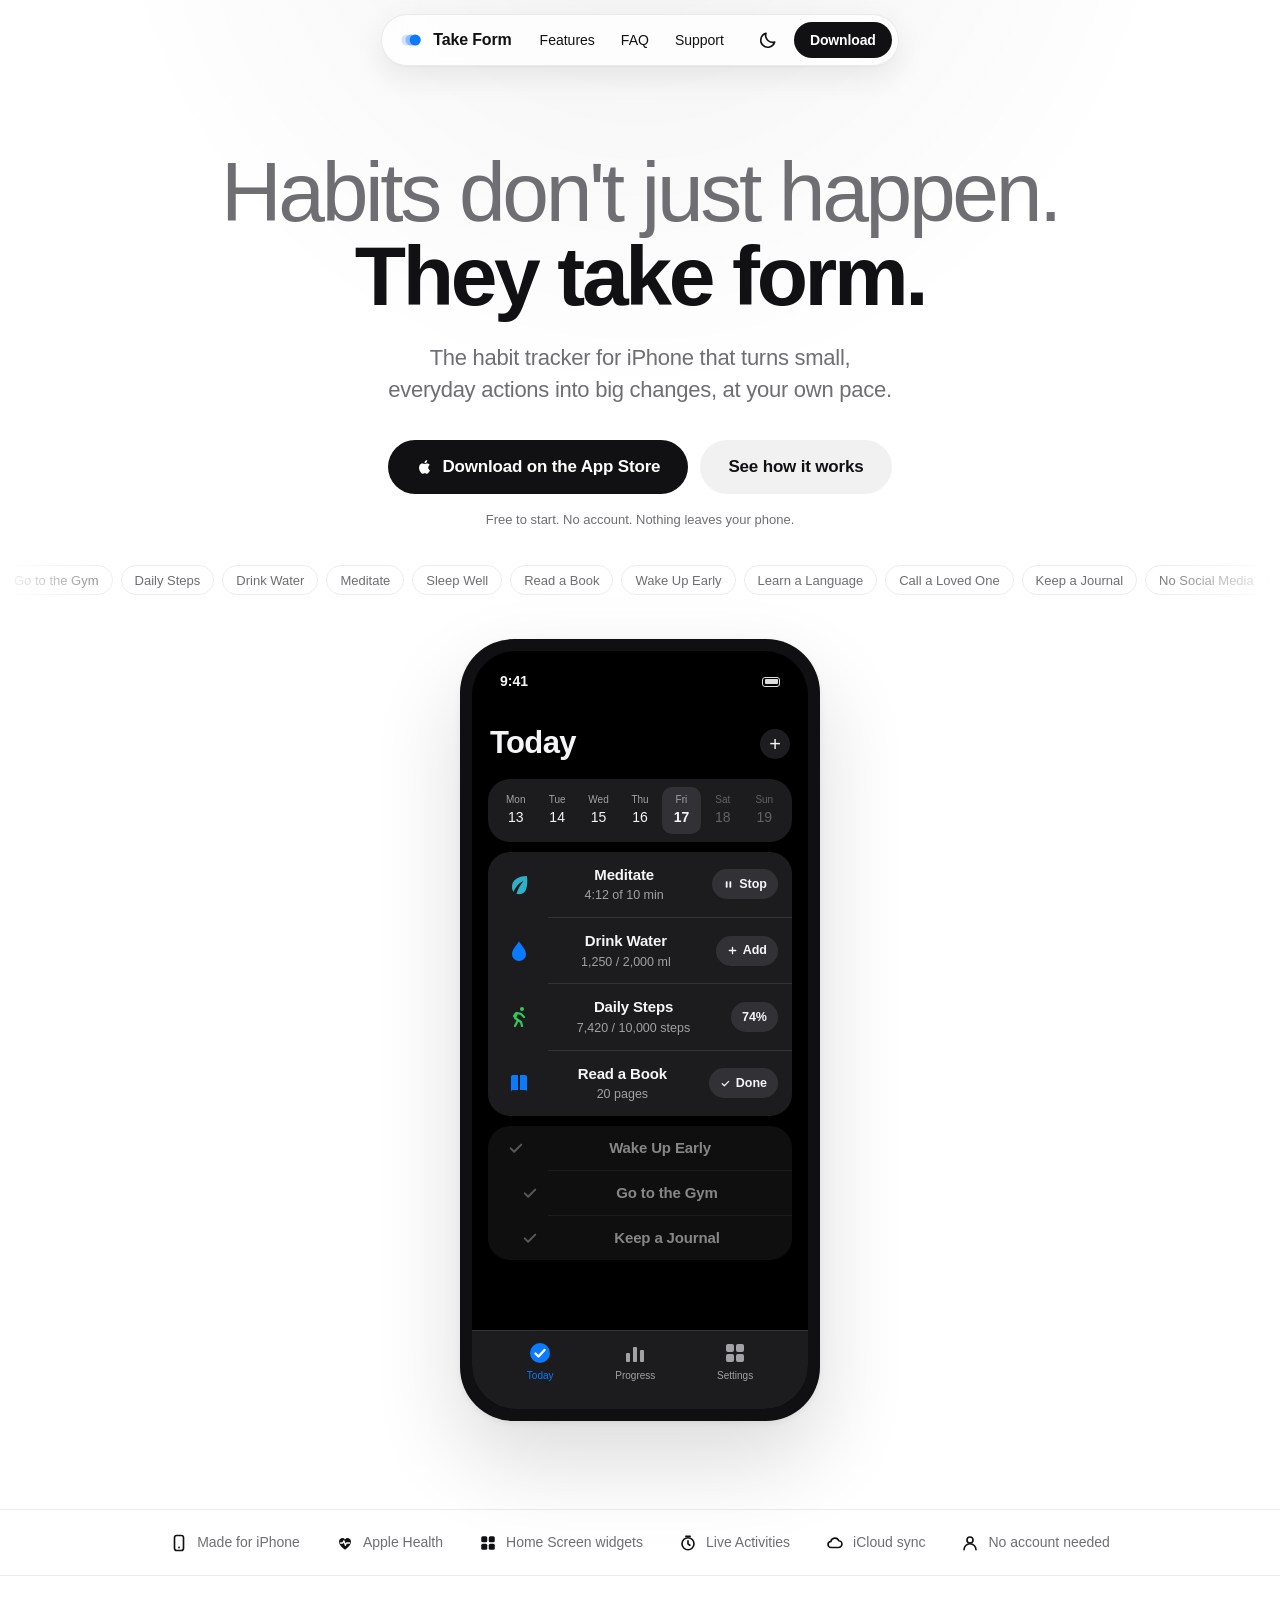
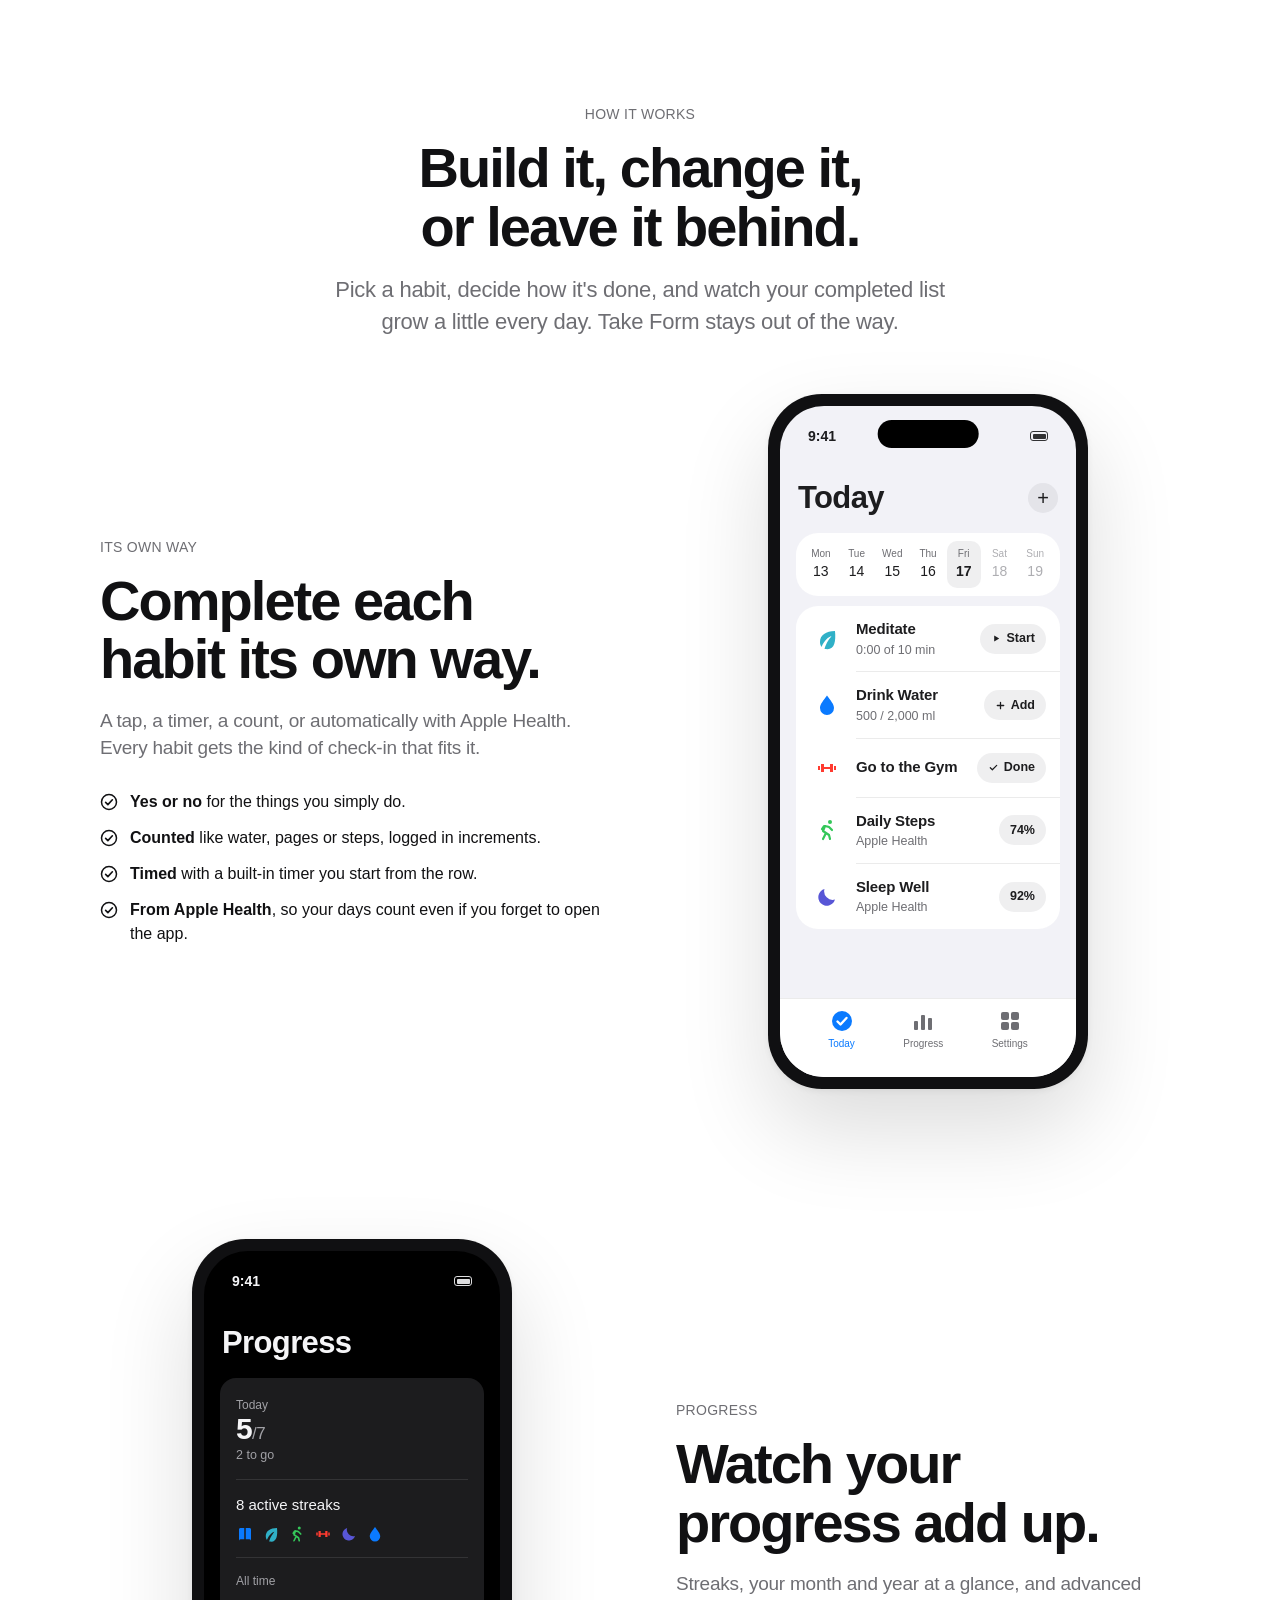
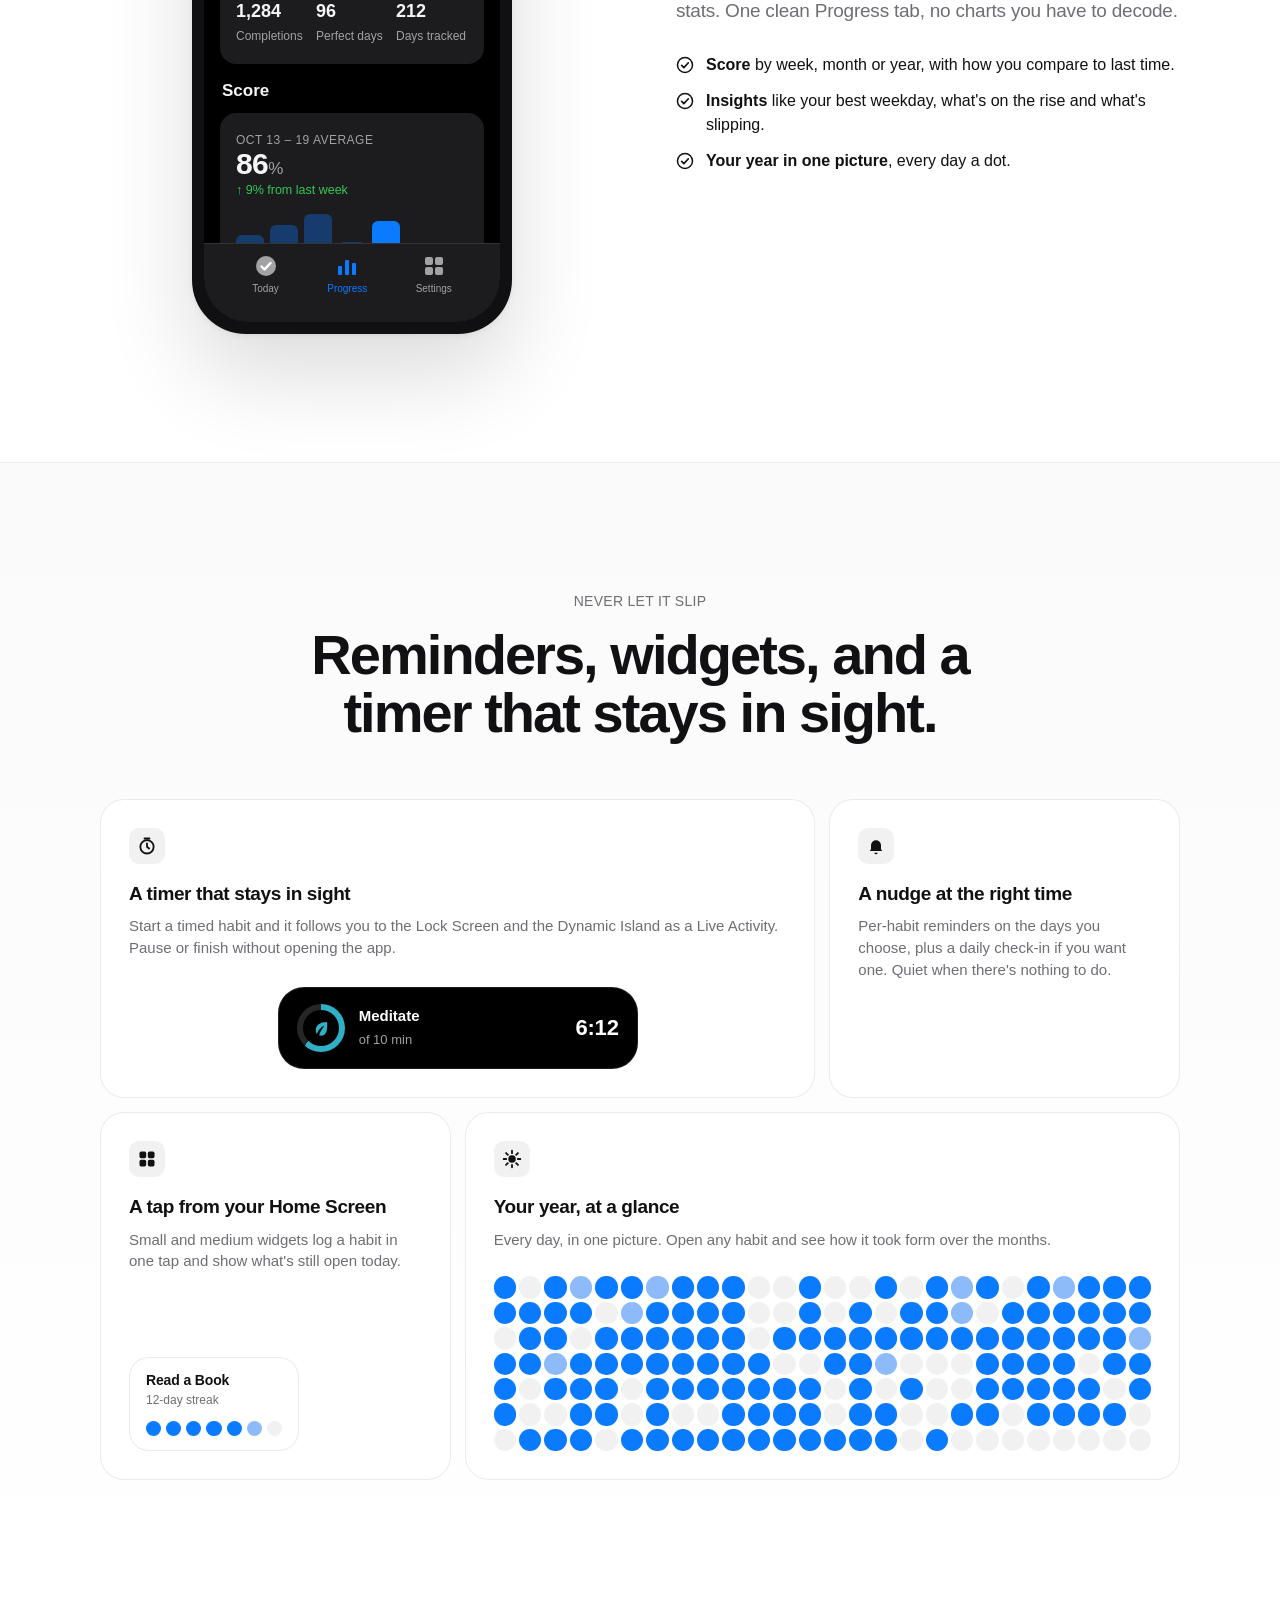
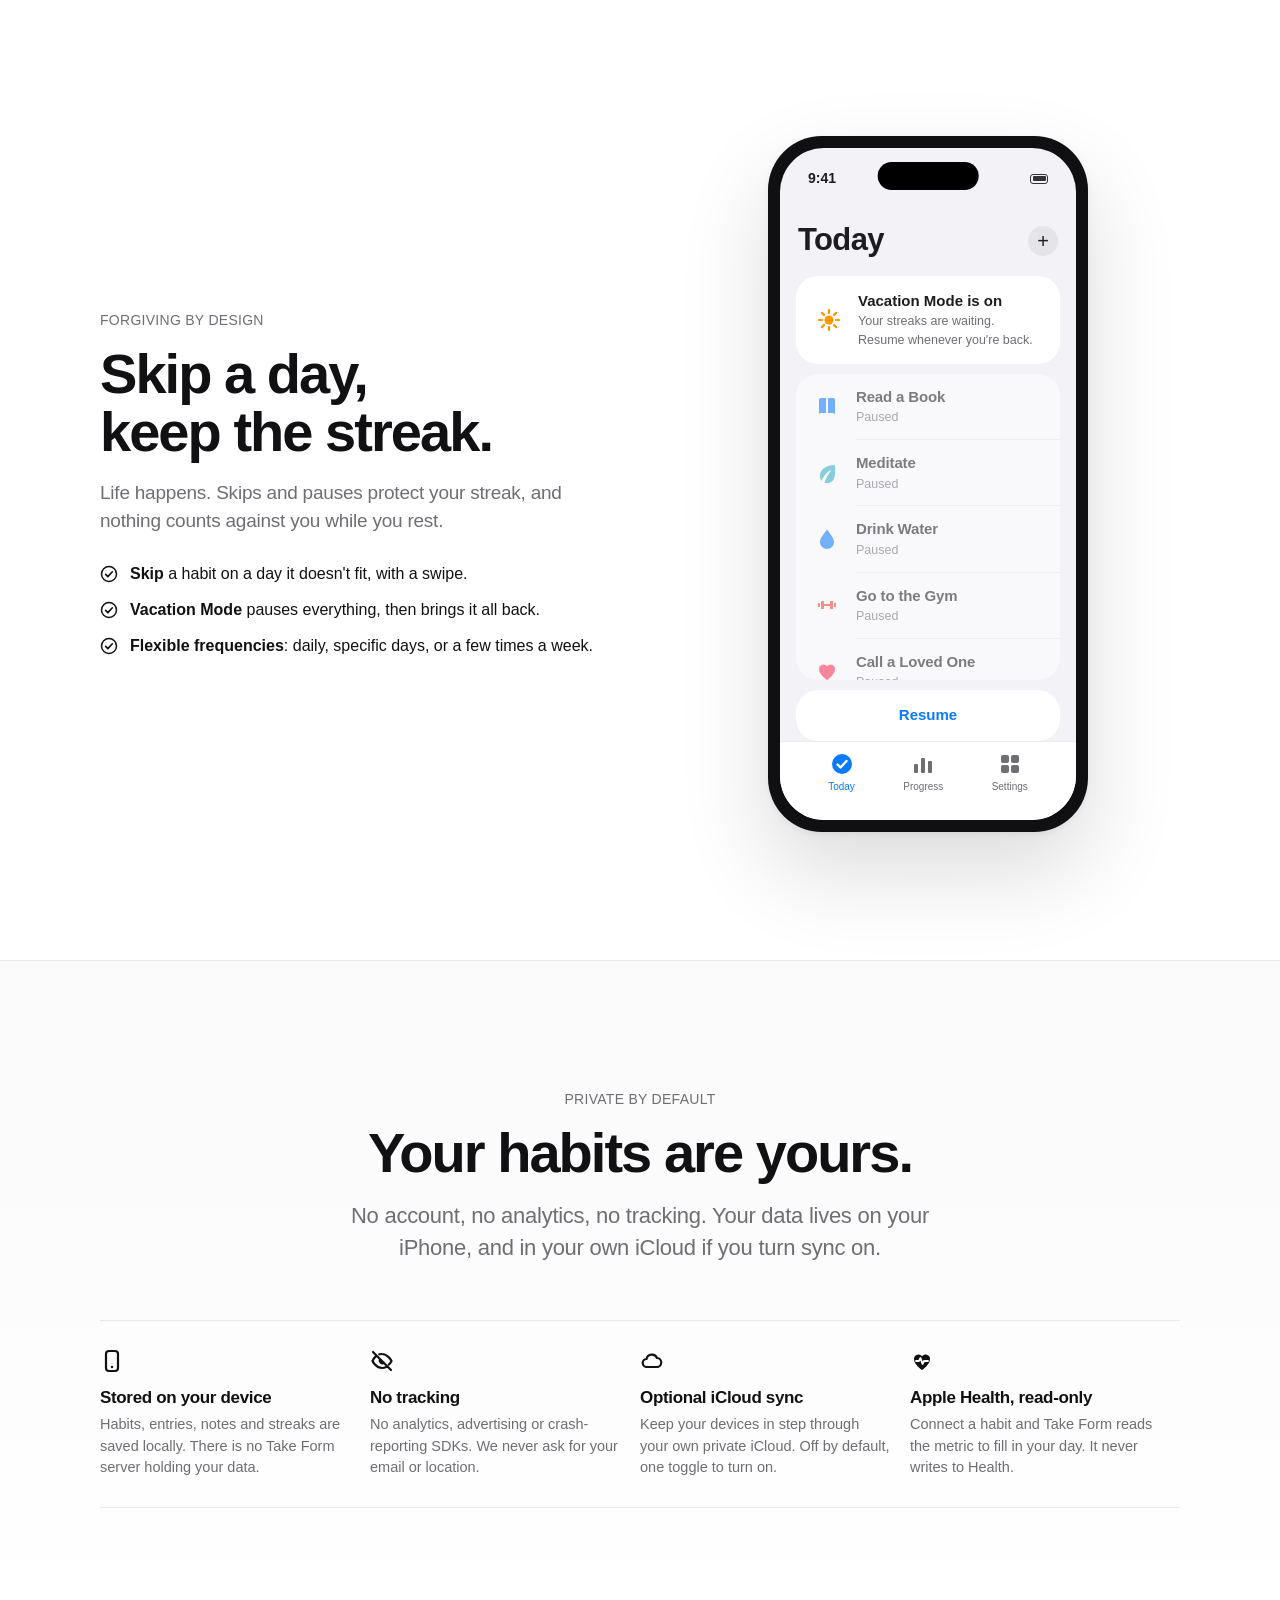
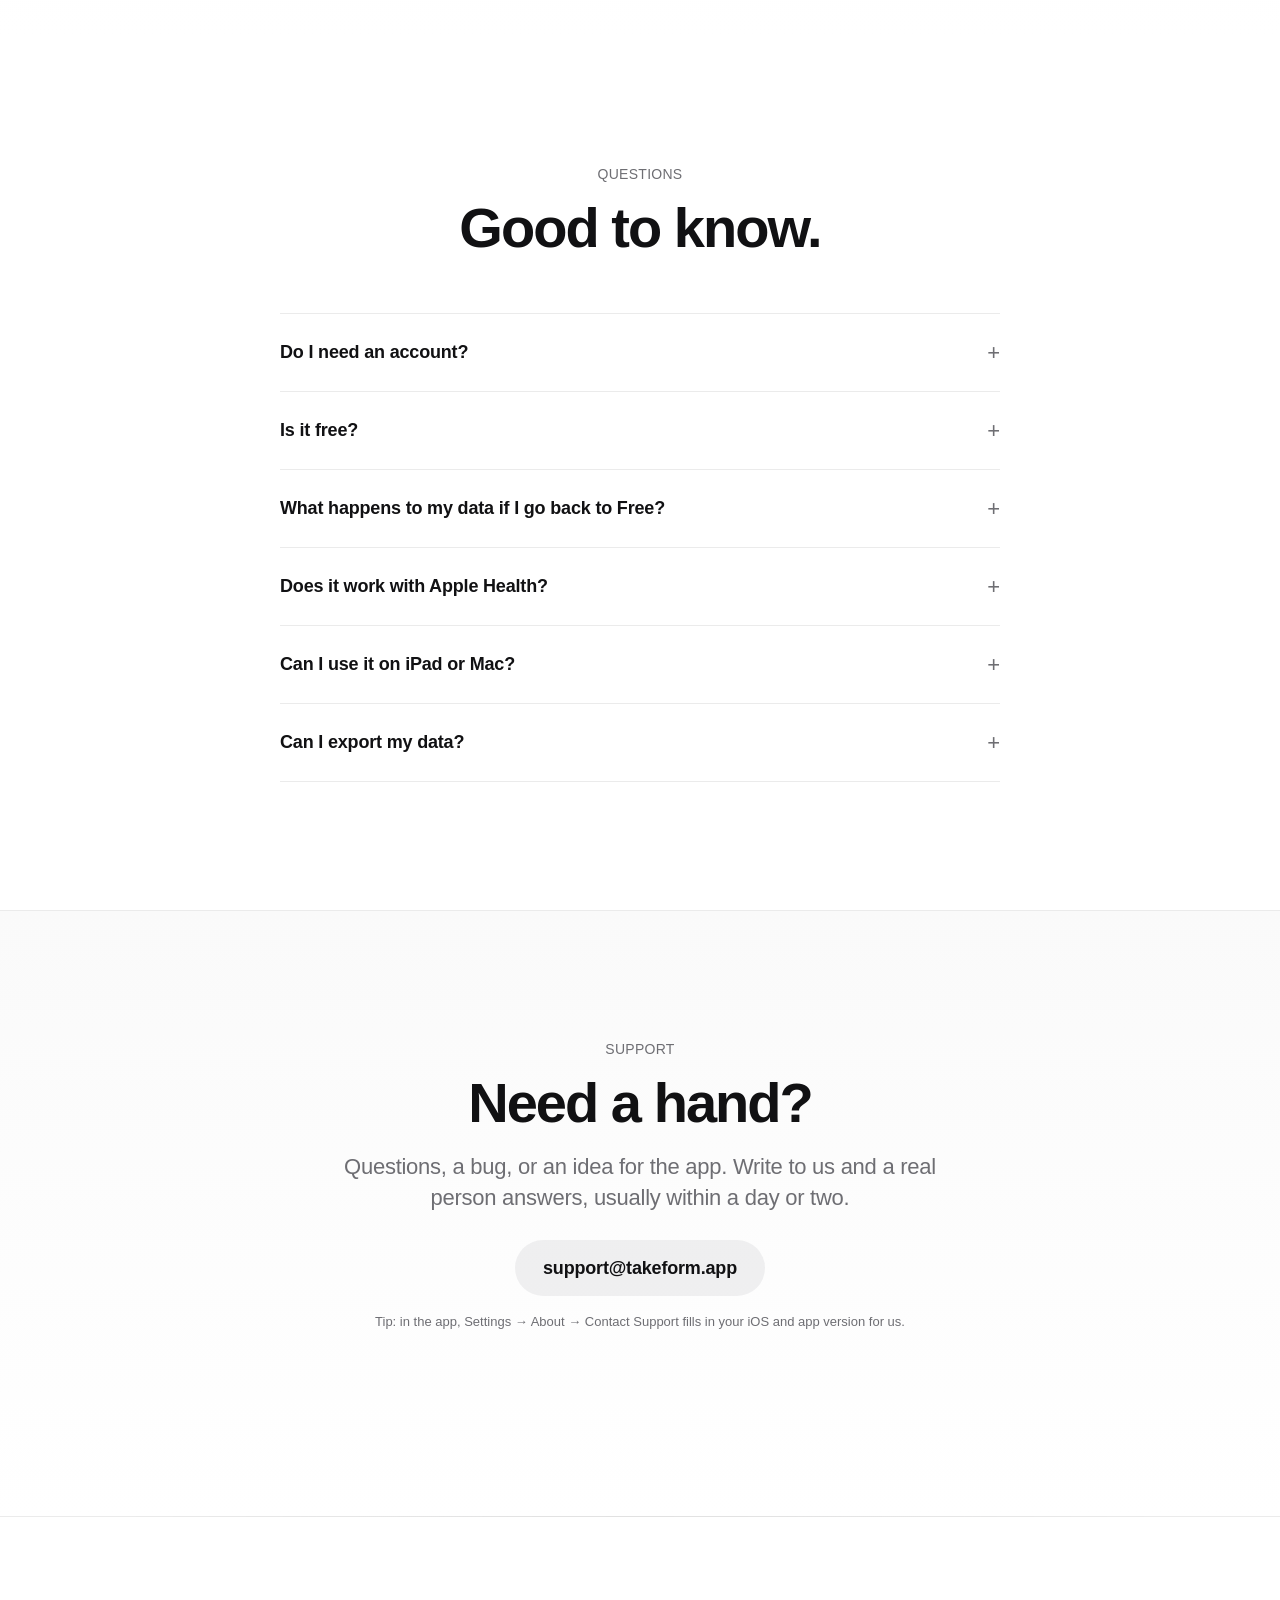
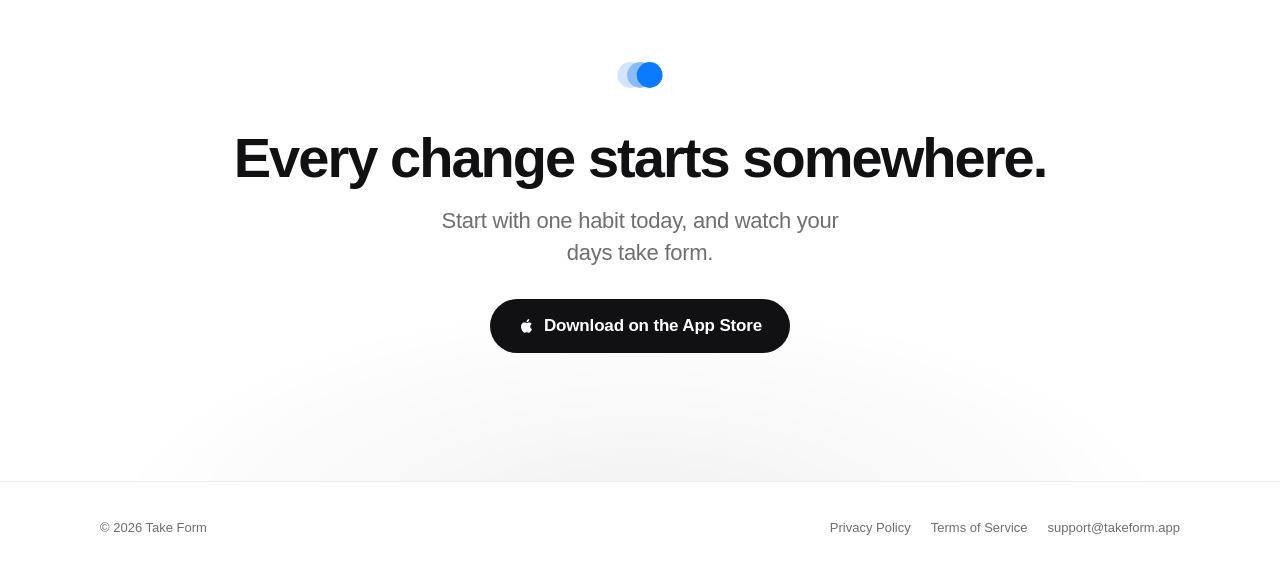
==== index.html @ fa3646cb "Habit chips: one compact text-only row Co-Authored-By: Claude Fable 5.1 <noreply@anthropic.com> Clau" ====
<!DOCTYPE html>
<html lang="en">
<head>
  <meta charset="UTF-8">
  <meta name="viewport" content="width=device-width, initial-scale=1.0">
  <title>Take Form — Habit tracker, streaks &amp; stats</title>
  <meta name="description" content="Habits don't just happen. They take form. Take Form is a habit tracker for iPhone that helps you make big changes through small, everyday actions, at your own pace.">
  <meta name="theme-color" content="#ffffff" media="(prefers-color-scheme: light)">
  <meta name="theme-color" content="#000000" media="(prefers-color-scheme: dark)">
  <meta property="og:title" content="Take Form — Habit tracker, streaks &amp; stats">
  <meta property="og:description" content="Habits don't just happen. They take form. Small, everyday actions, at your own pace.">
  <meta property="og:type" content="website">
  <meta property="og:image" content="assets/og.png">
  <meta name="twitter:card" content="summary_large_image">
  <link rel="icon" href="assets/icon.svg" type="image/svg+xml">
  <link rel="apple-touch-icon" href="assets/icon.svg">
  <link rel="stylesheet" href="assets/site.css">
</head>
<body>

<svg width="0" height="0" style="position:absolute" aria-hidden="true">
  <defs>
    <symbol id="discs" viewBox="0 0 1024 1024">
      <circle cx="347" cy="512" r="220" fill="var(--disc-1)"/>
      <circle cx="512" cy="512" r="220" fill="var(--disc-2)"/>
      <circle cx="677" cy="512" r="220" fill="var(--blue)"/>
    </symbol>
    <symbol id="check" viewBox="0 0 24 24"><path d="M5 12.5l4.5 4.5L19 7.5" fill="none" stroke="currentColor" stroke-width="2.6" stroke-linecap="round" stroke-linejoin="round"/></symbol>
    <symbol id="check-circle" viewBox="0 0 24 24"><circle cx="12" cy="12" r="10" fill="currentColor"/><path d="M7.5 12.5l3 3 6-6.5" fill="none" stroke="#fff" stroke-width="2.4" stroke-linecap="round" stroke-linejoin="round"/></symbol>
    <symbol id="lock" viewBox="0 0 24 24"><rect x="5" y="10.5" width="14" height="10" rx="2.5" fill="currentColor"/><path d="M8 10.5V8a4 4 0 018 0v2.5" fill="none" stroke="currentColor" stroke-width="2.2"/></symbol>
    <symbol id="infinity" viewBox="0 0 24 24"><path d="M6.5 8.5c-2 0-3.5 1.6-3.5 3.5s1.5 3.5 3.5 3.5c3 0 5-7 11-7 2 0 3.5 1.6 3.5 3.5s-1.5 3.5-3.5 3.5c-3 0-5-7-11-7z" fill="none" stroke="currentColor" stroke-width="2.2" stroke-linecap="round"/></symbol>
    <symbol id="play" viewBox="0 0 24 24"><path d="M7 5.5v13l11-6.5z" fill="currentColor"/></symbol>
    <symbol id="plus" viewBox="0 0 24 24"><path d="M12 5v14M5 12h14" fill="none" stroke="currentColor" stroke-width="2.8" stroke-linecap="round"/></symbol>
    <symbol id="book" viewBox="0 0 24 24"><path d="M4 5.5A2 2 0 016 4h5v15H6a2 2 0 00-2 2zM20 5.5A2 2 0 0018 4h-5v15h5a2 2 0 012 2z" fill="currentColor"/></symbol>
    <symbol id="drop" viewBox="0 0 24 24"><path d="M12 2.5c3.5 5 7 8.5 7 12.5a7 7 0 01-14 0c0-4 3.5-7.5 7-12.5z" fill="currentColor"/></symbol>
    <symbol id="moon" viewBox="0 0 24 24"><path d="M20 14.5A8.5 8.5 0 019.5 4a8.5 8.5 0 1010.5 10.5z" fill="currentColor"/></symbol>
    <symbol id="run" viewBox="0 0 24 24"><circle cx="15" cy="4" r="2" fill="currentColor"/><path d="M8 21l3-6-3-2 2-5 4 1 3 3M11 15l3 2 1 4M7 11l2-3 4 .5" fill="none" stroke="currentColor" stroke-width="2.2" stroke-linecap="round" stroke-linejoin="round"/></symbol>
    <symbol id="dumbbell" viewBox="0 0 24 24"><path d="M3 10h2v4H3zM19 10h2v4h-2zM6 8h3v8H6zM15 8h3v8h-3zM9 11h6v2H9z" fill="currentColor"/></symbol>
    <symbol id="leaf" viewBox="0 0 24 24"><path d="M20 4c-9 0-15 4-15 11 0 2 .5 3.5 1.5 5 3-7 7-10 10-11-2 3-5 6-7 13 1 0 2 .2 3 .2 7 0 8.5-8 7.5-18.2z" fill="currentColor"/></symbol>
    <symbol id="heart" viewBox="0 0 24 24"><path d="M12 21s-8-5-8-11a4.5 4.5 0 018-2.8A4.5 4.5 0 0120 10c0 6-8 11-8 11z" fill="currentColor"/></symbol>
    <symbol id="bell" viewBox="0 0 24 24"><path d="M6 16V11a6 6 0 0112 0v5l1.5 2h-15zM10 20a2 2 0 004 0" fill="currentColor"/></symbol>
    <symbol id="chart" viewBox="0 0 24 24"><rect x="3" y="12" width="4" height="9" rx="1" fill="currentColor"/><rect x="10" y="6" width="4" height="15" rx="1" fill="currentColor"/><rect x="17" y="9" width="4" height="12" rx="1" fill="currentColor"/></symbol>
    <symbol id="grid" viewBox="0 0 24 24"><rect x="3" y="3" width="8" height="8" rx="2" fill="currentColor"/><rect x="13" y="3" width="8" height="8" rx="2" fill="currentColor"/><rect x="3" y="13" width="8" height="8" rx="2" fill="currentColor"/><rect x="13" y="13" width="8" height="8" rx="2" fill="currentColor"/></symbol>
    <symbol id="timer" viewBox="0 0 24 24"><circle cx="12" cy="13" r="8" fill="none" stroke="currentColor" stroke-width="2.2"/><path d="M12 9v4l2.5 2M9 3h6" fill="none" stroke="currentColor" stroke-width="2.2" stroke-linecap="round"/></symbol>
    <symbol id="pause" viewBox="0 0 24 24"><rect x="6" y="5" width="4" height="14" rx="1.5" fill="currentColor"/><rect x="14" y="5" width="4" height="14" rx="1.5" fill="currentColor"/></symbol>
    <symbol id="sun" viewBox="0 0 24 24"><circle cx="12" cy="12" r="4.5" fill="currentColor"/><path d="M12 2v3M12 19v3M2 12h3M19 12h3M4.9 4.9l2.1 2.1M17 17l2.1 2.1M4.9 19.1L7 17M17 7l2.1-2.1" stroke="currentColor" stroke-width="2.2" stroke-linecap="round"/></symbol>
    <symbol id="iphone" viewBox="0 0 24 24"><rect x="6" y="2" width="12" height="20" rx="3" fill="none" stroke="currentColor" stroke-width="2.2"/><circle cx="12" cy="18" r="1.2" fill="currentColor"/></symbol>
    <symbol id="cloud" viewBox="0 0 24 24"><path d="M7 18a4 4 0 01-.5-8A5.5 5.5 0 0117 9a4.5 4.5 0 01-.5 9z" fill="currentColor"/></symbol>
    <symbol id="eye-off" viewBox="0 0 24 24"><path d="M3 3l18 18M10 10a3 3 0 004 4M6.5 6.7C4 8.3 2.5 12 2.5 12s3.5 7 9.5 7c1.6 0 3-.4 4.3-1M9.3 5.3A9 9 0 0112 5c6 0 9.5 7 9.5 7s-.9 1.8-2.6 3.6" fill="none" stroke="currentColor" stroke-width="2.2" stroke-linecap="round"/></symbol>
    <symbol id="health" viewBox="0 0 24 24"><path d="M12 21s-8-5-8-11a4.5 4.5 0 018-2.8A4.5 4.5 0 0120 10c0 6-8 11-8 11z" fill="currentColor"/><path d="M6 12h3l1.5-3 2 6 1.5-3H18" fill="none" stroke="#fff" stroke-width="1.8" stroke-linecap="round" stroke-linejoin="round"/></symbol>
    <symbol id="export" viewBox="0 0 24 24"><path d="M12 3v11M8 7l4-4 4 4M5 13v6h14v-6" fill="none" stroke="currentColor" stroke-width="2.2" stroke-linecap="round" stroke-linejoin="round"/></symbol>
    <symbol id="note" viewBox="0 0 24 24"><path d="M5 4h10l4 4v12H5z" fill="currentColor"/><path d="M8 12h8M8 16h5" stroke="#fff" stroke-width="1.6" stroke-linecap="round"/></symbol>
    <symbol id="arrow" viewBox="0 0 24 24"><path d="M5 12h13M13 6l6 6-6 6" fill="none" stroke="currentColor" stroke-width="2.4" stroke-linecap="round" stroke-linejoin="round"/></symbol>
    <symbol id="apple" viewBox="0 0 24 24"><path d="M16.4 12.7c0-2.4 2-3.5 2-3.6-1.1-1.6-2.8-1.8-3.4-1.9-1.4-.1-2.8.9-3.5.9-.7 0-1.8-.8-3-.8-1.5 0-2.9.9-3.7 2.3-1.6 2.8-.4 6.8 1.1 9 .8 1.1 1.7 2.3 2.8 2.3 1.1 0 1.6-.7 2.9-.7 1.4 0 1.8.7 3 .7s2-1.1 2.7-2.2c.9-1.3 1.2-2.5 1.2-2.5s-2.3-.9-2.3-3.5zM14.1 5.6c.6-.8 1-1.8.9-2.9-.9 0-2 .6-2.7 1.4-.6.7-1.1 1.8-1 2.8 1 .1 2.1-.5 2.8-1.3z" fill="currentColor"/></symbol>
      <symbol id="icloud" viewBox="0 0 24 24"><path d="M7 18a4 4 0 01-.5-8A5.5 5.5 0 0117 9a4.5 4.5 0 01-.5 9z" fill="none" stroke="currentColor" stroke-width="2.2" stroke-linejoin="round"/></symbol>
    <symbol id="person-off" viewBox="0 0 24 24"><circle cx="12" cy="8" r="4" fill="none" stroke="currentColor" stroke-width="2.2"/><path d="M4 21a8 8 0 0116 0" fill="none" stroke="currentColor" stroke-width="2.2" stroke-linecap="round"/></symbol>
    <symbol id="check-sm" viewBox="0 0 24 24"><circle cx="12" cy="12" r="10" fill="none" stroke="currentColor" stroke-width="2"/><path d="M7.5 12.5l3 3 6-6.5" fill="none" stroke="currentColor" stroke-width="2.2" stroke-linecap="round" stroke-linejoin="round"/></symbol>
    <symbol id="moon-o" viewBox="0 0 24 24"><path d="M20 14.5A8.5 8.5 0 019.5 4a8.5 8.5 0 1010.5 10.5z" fill="none" stroke="currentColor" stroke-width="2" stroke-linejoin="round"/></symbol>
    <symbol id="sun-o" viewBox="0 0 24 24"><circle cx="12" cy="12" r="4" fill="none" stroke="currentColor" stroke-width="2"/><path d="M12 2.5v2.5M12 19v2.5M2.5 12H5M19 12h2.5M5.3 5.3l1.8 1.8M16.9 16.9l1.8 1.8M5.3 18.7l1.8-1.8M16.9 7.1l1.8-1.8" stroke="currentColor" stroke-width="2" stroke-linecap="round"/></symbol>
    <symbol id="phone" viewBox="0 0 24 24"><path d="M6.5 3h3l1.5 4-2 1.5a11 11 0 006.5 6.5L17 13l4 1.5v3a2 2 0 01-2 2A16 16 0 014.5 5a2 2 0 012-2z" fill="currentColor"/></symbol>
    <symbol id="pencil" viewBox="0 0 24 24"><path d="M4 20l4-1 11-11-3-3L5 16l-1 4z" fill="currentColor"/></symbol>
    <symbol id="bed" viewBox="0 0 24 24"><path d="M3 18V9h2v4h14V9h2v9h-2v-2H5v2z" fill="currentColor"/><rect x="6" y="6" width="5" height="4" rx="1.5" fill="currentColor"/><rect x="13" y="6" width="5" height="4" rx="1.5" fill="currentColor"/></symbol>
    <symbol id="alarm" viewBox="0 0 24 24"><circle cx="12" cy="13" r="7.5" fill="none" stroke="currentColor" stroke-width="2.2"/><path d="M12 9v4l2.5 2M4 6l3-2.5M20 6l-3-2.5" fill="none" stroke="currentColor" stroke-width="2.2" stroke-linecap="round"/></symbol>
    <symbol id="nosign" viewBox="0 0 24 24"><circle cx="12" cy="12" r="8.5" fill="none" stroke="currentColor" stroke-width="2.4"/><path d="M6.5 6.5l11 11" stroke="currentColor" stroke-width="2.4" stroke-linecap="round"/></symbol>
    <symbol id="banknote" viewBox="0 0 24 24"><rect x="2.5" y="6" width="19" height="12" rx="2.5" fill="currentColor"/><circle cx="12" cy="12" r="3" fill="#fff" opacity=".9"/></symbol>
    <symbol id="globe" viewBox="0 0 24 24"><circle cx="12" cy="12" r="9" fill="none" stroke="currentColor" stroke-width="2.2"/><path d="M3 12h18M12 3c3 3.5 3 14.5 0 18M12 3c-3 3.5-3 14.5 0 18" fill="none" stroke="currentColor" stroke-width="2.2"/></symbol>
    <symbol id="pill" viewBox="0 0 24 24"><rect x="3" y="9" width="18" height="7" rx="3.5" transform="rotate(-45 12 12)" fill="currentColor"/></symbol>
    <symbol id="list" viewBox="0 0 24 24"><path d="M5 7h2M10 7h9M5 12h2M10 12h9M5 17h2M10 17h9" stroke="currentColor" stroke-width="2.4" stroke-linecap="round"/></symbol>
    <symbol id="target" viewBox="0 0 24 24"><circle cx="12" cy="12" r="9" fill="none" stroke="currentColor" stroke-width="2.2"/><circle cx="12" cy="12" r="5" fill="none" stroke="currentColor" stroke-width="2.2"/><circle cx="12" cy="12" r="1.6" fill="currentColor"/></symbol>
    <symbol id="dog" viewBox="0 0 24 24"><path d="M5 10l2-5 3 3h4l3-3 2 5v4a7 7 0 01-14 0z" fill="currentColor"/></symbol>
    <symbol id="sparkle" viewBox="0 0 24 24"><path d="M12 3l2 6 6 2-6 2-2 6-2-6-6-2 6-2z" fill="currentColor"/></symbol>
    <symbol id="camera" viewBox="0 0 24 24"><path d="M4 8h3l1.5-2h7L17 8h3v11H4z" fill="currentColor"/><circle cx="12" cy="13.5" r="3" fill="#fff" opacity=".9"/></symbol>
    <symbol id="pan" viewBox="0 0 24 24"><circle cx="10" cy="13" r="6" fill="currentColor"/><path d="M15 11l6-4" stroke="currentColor" stroke-width="2.6" stroke-linecap="round"/></symbol>
  </defs>
</svg>

<header class="nav">
  <div class="pill">
    <a class="brand" href="#top" aria-label="Take Form home"><svg class="mark" aria-hidden="true"><use href="#discs"/></svg><span>Take Form</span></a>
    <nav class="nav-links" aria-label="Sections">
      <a class="link" href="#features">Features</a>
      <a class="link" href="#faq">FAQ</a>
      <a class="link" href="#support">Support</a>
    </nav>
    <div class="nav-right">
      <button id="theme" class="theme-toggle" type="button" aria-label="Switch between light and dark mode">
        <svg class="moon" aria-hidden="true"><use href="#moon-o"/></svg>
        <svg class="sun" aria-hidden="true"><use href="#sun-o"/></svg>
      </button>
      <a class="btn btn-primary btn-sm" href="https://apps.apple.com/app/id6760654043">Download</a>
    </div>
  </div>
</header>

<main id="top">

  <!-- ====================== HERO ====================== -->
  <section class="hero">
    <div class="wrap">
      <h1><span class="h1-quiet">Habits don't just happen.</span><br><span class="h1-loud">They take form.</span></h1>
      <p class="lead">The habit tracker for iPhone that turns small, everyday actions into big changes, at your own pace.</p>
      <div class="cta">
        <a class="btn btn-primary btn-lg" href="https://apps.apple.com/app/id6760654043">
          <svg width="18" height="18" aria-hidden="true"><use href="#apple"/></svg>
          Download on the App Store
        </a>
        <a class="btn btn-quiet btn-lg" href="#features">See how it works</a>
      </div>
      <p class="fine">Free to start. No account. Nothing leaves your phone.</p>
    </div>
    <div class="chips" aria-label="Some of the habits you can start with">
      <div class="chips-track"><span class="chip">Go to the Gym</span><span class="chip">Daily Steps</span><span class="chip">Drink Water</span><span class="chip">Meditate</span><span class="chip">Sleep Well</span><span class="chip">Read a Book</span><span class="chip">Wake Up Early</span><span class="chip">Learn a Language</span><span class="chip">Call a Loved One</span><span class="chip">Keep a Journal</span><span class="chip">No Social Media</span><span class="chip">No Sugar</span><span class="chip">Put Money Aside</span><span class="chip">Walk the Dog</span><span class="chip">Make the Bed</span><span class="chip">Plan the Day</span><span class="chip">Practice Gratitude</span><span class="chip">Do Some Deep Work</span><span class="chip">Study</span><span class="chip">Cook a Meal</span><span class="chip">Take a Photo</span><span class="chip">Take Vitamins</span><span class="chip">No Alcohol</span><span class="chip">Do Some Yoga</span><span class="chip">Floss</span><span class="chip">Stretch It Out</span><span class="chip">Go to the Gym</span><span class="chip">Daily Steps</span><span class="chip">Drink Water</span><span class="chip">Meditate</span><span class="chip">Sleep Well</span><span class="chip">Read a Book</span><span class="chip">Wake Up Early</span><span class="chip">Learn a Language</span><span class="chip">Call a Loved One</span><span class="chip">Keep a Journal</span><span class="chip">No Social Media</span><span class="chip">No Sugar</span><span class="chip">Put Money Aside</span><span class="chip">Walk the Dog</span><span class="chip">Make the Bed</span><span class="chip">Plan the Day</span><span class="chip">Practice Gratitude</span><span class="chip">Do Some Deep Work</span><span class="chip">Study</span><span class="chip">Cook a Meal</span><span class="chip">Take a Photo</span><span class="chip">Take Vitamins</span><span class="chip">No Alcohol</span><span class="chip">Do Some Yoga</span><span class="chip">Floss</span><span class="chip">Stretch It Out</span></div>
    </div>
    <div class="wrap">
      <div class="hero-phone">
        <div class="phone dark" role="img" aria-label="Take Form's Today screen with a week strip, pending habits and a dimmed completed section">
            <div class="screen">
              <div class="island"></div>
              <div class="statusbar"><span>9:41</span><span class="right"><i></i></span></div>
              <div class="content">
                <div class="navtitle"><b>Today</b><span class="plus">+</span></div>
                <div class="card weekstrip">
                  <div><small>Mon</small><b>13</b></div><div><small>Tue</small><b>14</b></div><div><small>Wed</small><b>15</b></div><div><small>Thu</small><b>16</b></div><div class="sel"><small>Fri</small><b>17</b></div><div class="fut"><small>Sat</small><b>18</b></div><div class="fut"><small>Sun</small><b>19</b></div>
                </div>
                <div class="card rows">
                  <div class="row">
                    <div class="ico" style="color:var(--teal)"><svg><use href="#leaf"/></svg></div>
                    <div class="txt"><b>Meditate</b><span>4:12 of 10 min</span></div>
                    <span class="cap"><svg><use href="#pause"/></svg>Stop</span>
                  </div>
                  <div class="row">
                    <div class="ico" style="color:var(--blue)"><svg><use href="#drop"/></svg></div>
                    <div class="txt"><b>Drink Water</b><span>1,250 / 2,000 ml</span></div>
                    <span class="cap"><svg><use href="#plus"/></svg>Add</span>
                  </div>
                  <div class="row">
                    <div class="ico" style="color:var(--green)"><svg><use href="#run"/></svg></div>
                    <div class="txt"><b>Daily Steps</b><span>7,420 / 10,000 steps</span></div>
                    <span class="cap">74%</span>
                  </div>
                  <div class="row">
                    <div class="ico" style="color:var(--blue)"><svg><use href="#book"/></svg></div>
                    <div class="txt"><b>Read a Book</b><span>20 pages</span></div>
                    <span class="cap"><svg><use href="#check"/></svg>Done</span>
                  </div>
                </div>
                <div class="card rows done">
                  <div class="row"><div class="ico"><svg><use href="#check"/></svg></div><div class="txt"><b>Wake Up Early</b></div></div>
                  <div class="row"><div class="ico"><svg><use href="#check"/></svg></div><div class="txt"><b>Go to the Gym</b></div></div>
                  <div class="row"><div class="ico"><svg><use href="#check"/></svg></div><div class="txt"><b>Keep a Journal</b></div></div>
                </div>
              </div>
              <div class="tabbar"><div class="on"><svg><use href="#check-circle"/></svg>Today</div><div class=""><svg><use href="#chart"/></svg>Progress</div><div class=""><svg><use href="#grid"/></svg>Settings</div></div>
            </div>
          </div>
      </div>
    </div>
    <div class="strip" aria-label="At a glance">
      <ul>
        <li><svg><use href="#iphone"/></svg>Made for iPhone</li>
        <li><svg><use href="#health"/></svg>Apple Health</li>
        <li><svg><use href="#grid"/></svg>Home Screen widgets</li>
        <li><svg><use href="#timer"/></svg>Live Activities</li>
        <li><svg><use href="#icloud"/></svg>iCloud sync</li>
        <li><svg><use href="#person-off"/></svg>No account needed</li>
      </ul>
    </div>
  </section>

  <!-- ====================== HOW IT WORKS ====================== -->
  <section id="features">
    <div class="wrap">
      <div class="section-head reveal">
        <p class="eyebrow">How it works</p>
        <h2>Build it, change it,<br>or leave it behind.</h2>
        <p class="lead">Pick a habit, decide how it's done, and watch your completed list grow a little every day. Take Form stays out of the way.</p>
      </div>

      <div class="feature reveal">
        <div class="copy">
          <p class="eyebrow">Its own way</p>
          <h2>Complete each habit its own way.</h2>
          <p class="lead">A tap, a timer, a count, or automatically with Apple Health. Every habit gets the kind of check-in that fits it.</p>
          <ul>
            <li><svg><use href="#check-sm"/></svg><span><strong>Yes or no</strong> for the things you simply do.</span></li>
            <li><svg><use href="#check-sm"/></svg><span><strong>Counted</strong> like water, pages or steps, logged in increments.</span></li>
            <li><svg><use href="#check-sm"/></svg><span><strong>Timed</strong> with a built-in timer you start from the row.</span></li>
            <li><svg><use href="#check-sm"/></svg><span><strong>From Apple Health</strong>, so your days count even if you forget to open the app.</span></li>
          </ul>
        </div>
        <div class="art"><div class="phone light" role="img" aria-label="A Today list with a timer, a counted habit and two Apple Health habits">
            <div class="screen">
              <div class="island"></div>
              <div class="statusbar"><span>9:41</span><span class="right"><i></i></span></div>
              <div class="content">
                <div class="navtitle"><b>Today</b><span class="plus">+</span></div>
                <div class="card weekstrip">
                  <div><small>Mon</small><b>13</b></div><div><small>Tue</small><b>14</b></div><div><small>Wed</small><b>15</b></div><div><small>Thu</small><b>16</b></div><div class="sel"><small>Fri</small><b>17</b></div><div class="fut"><small>Sat</small><b>18</b></div><div class="fut"><small>Sun</small><b>19</b></div>
                </div>
                <div class="card rows">
                  <div class="row">
                    <div class="ico" style="color:var(--teal)"><svg><use href="#leaf"/></svg></div>
                    <div class="txt"><b>Meditate</b><span>0:00 of 10 min</span></div>
                    <span class="cap"><svg><use href="#play"/></svg>Start</span>
                  </div>
                  <div class="row">
                    <div class="ico" style="color:var(--blue)"><svg><use href="#drop"/></svg></div>
                    <div class="txt"><b>Drink Water</b><span>500 / 2,000 ml</span></div>
                    <span class="cap"><svg><use href="#plus"/></svg>Add</span>
                  </div>
                  <div class="row">
                    <div class="ico" style="color:var(--red)"><svg><use href="#dumbbell"/></svg></div>
                    <div class="txt"><b>Go to the Gym</b></div>
                    <span class="cap"><svg><use href="#check"/></svg>Done</span>
                  </div>
                  <div class="row">
                    <div class="ico" style="color:var(--green)"><svg><use href="#run"/></svg></div>
                    <div class="txt"><b>Daily Steps</b><span>Apple Health</span></div>
                    <span class="cap">74%</span>
                  </div>
                  <div class="row">
                    <div class="ico" style="color:var(--indigo)"><svg><use href="#moon"/></svg></div>
                    <div class="txt"><b>Sleep Well</b><span>Apple Health</span></div>
                    <span class="cap">92%</span>
                  </div>
                </div>
              </div>
              <div class="tabbar"><div class="on"><svg><use href="#check-circle"/></svg>Today</div><div class=""><svg><use href="#chart"/></svg>Progress</div><div class=""><svg><use href="#grid"/></svg>Settings</div></div>
            </div>
          </div></div>
      </div>

      <div class="feature flip reveal" id="progress">
        <div class="copy">
          <p class="eyebrow">Progress</p>
          <h2>Watch your progress add up.</h2>
          <p class="lead">Streaks, your month and year at a glance, and advanced stats. One clean Progress tab, no charts you have to decode.</p>
          <ul>
            <li><svg><use href="#check-sm"/></svg><span><strong>Score</strong> by week, month or year, with how you compare to last time.</span></li>
            <li><svg><use href="#check-sm"/></svg><span><strong>Insights</strong> like your best weekday, what's on the rise and what's slipping.</span></li>
            <li><svg><use href="#check-sm"/></svg><span><strong>Your year in one picture</strong>, every day a dot.</span></li>
          </ul>
        </div>
        <div class="art"><div class="phone dark" role="img" aria-label="The Progress tab with a Today 5 of 7 summary, active streaks and a weekly score chart">
            <div class="screen">
              <div class="island"></div>
              <div class="statusbar"><span>9:41</span><span class="right"><i></i></span></div>
              <div class="content">
                <div class="navtitle"><b>Progress</b></div>
                <div class="stat-card">
                  <div><p class="eyebrow">Today</p><div class="lockup">5<small>/7</small></div><span class="muted" style="font-size:12.5px">2 to go</span></div>
                  <hr>
                  <div><div style="font-size:15px">8 active streaks</div>
                    <div style="display:flex;gap:8px;margin-top:8px">
                      <svg width="18" height="18" style="color:var(--blue)"><use href="#book"/></svg><svg width="18" height="18" style="color:var(--teal)"><use href="#leaf"/></svg><svg width="18" height="18" style="color:var(--green)"><use href="#run"/></svg><svg width="18" height="18" style="color:var(--red)"><use href="#dumbbell"/></svg><svg width="18" height="18" style="color:var(--indigo)"><use href="#moon"/></svg><svg width="18" height="18" style="color:var(--blue)"><use href="#drop"/></svg>
                    </div></div>
                  <hr>
                  <div><p class="eyebrow">All time</p>
                    <div class="cols" style="margin-top:8px"><div><b>1,284</b><span>Completions</span></div><div><b>96</b><span>Perfect days</span></div><div><b>212</b><span>Days tracked</span></div></div></div>
                </div>
                <div style="font-weight:700;font-size:17px;padding:4px 2px 0">Score</div>
                <div class="stat-card">
                  <div><p class="eyebrow" style="text-transform:uppercase;letter-spacing:.04em">Oct 13 – 19 average</p><div class="lockup">86<small>%</small></div><span style="font-size:12.5px;color:var(--green)">↑ 9% from last week</span></div>
                  <div class="bars"><i style="height:70%"></i><i style="height:85%"></i><i style="height:100%"></i><i style="height:60%"></i><i class="on" style="height:90%"></i><i style="height:40%;opacity:.15"></i><i style="height:40%;opacity:.15"></i></div>
                </div>
              </div>
              <div class="tabbar"><div class=""><svg><use href="#check-circle"/></svg>Today</div><div class="on"><svg><use href="#chart"/></svg>Progress</div><div class=""><svg><use href="#grid"/></svg>Settings</div></div>
            </div>
          </div></div>
      </div>
    </div>
  </section>

  <!-- ====================== NEVER LET IT SLIP ====================== -->
  <section class="band">
    <div class="wrap">
      <div class="section-head reveal">
        <p class="eyebrow">Never let it slip</p>
        <h2>Reminders, widgets, and a timer that stays in sight.</h2>
      </div>
      <div class="grid">
        <div class="tile wide reveal">
          <div class="glyph"><svg><use href="#timer"/></svg></div>
          <h3>A timer that stays in sight</h3>
          <p>Start a timed habit and it follows you to the Lock Screen and the Dynamic Island as a Live Activity. Pause or finish without opening the app.</p>
          <div class="art" style="display:flex;justify-content:center;padding-top:18px">
            <div class="la" role="img" aria-label="Live Activity: Meditate, 6 minutes 12 seconds of 10 minutes">
              <div class="ring"><svg><use href="#leaf"/></svg></div>
              <div><b>Meditate</b><span>of 10 min</span></div>
              <div class="time">6:12</div>
            </div>
          </div>
        </div>
        <div class="tile reveal">
          <div class="glyph"><svg><use href="#bell"/></svg></div>
          <h3>A nudge at the right time</h3>
          <p>Per-habit reminders on the days you choose, plus a daily check-in if you want one. Quiet when there's nothing to do.</p>
        </div>
        <div class="tile reveal">
          <div class="glyph"><svg><use href="#grid"/></svg></div>
          <h3>A tap from your Home Screen</h3>
          <p>Small and medium widgets log a habit in one tap and show what's still open today.</p>
          <div class="art" style="padding-top:14px">
            <div class="mini-widget">
              <div class="t">Read a Book</div>
              <div class="s">12-day streak</div>
              <div class="dots"><i class="on"></i><i class="on"></i><i class="on"></i><i class="on"></i><i class="on"></i><i class="half"></i><i></i></div>
            </div>
          </div>
        </div>
        <div class="tile wide reveal">
          <div class="glyph"><svg><use href="#sun"/></svg></div>
          <h3>Your year, at a glance</h3>
          <p>Every day, in one picture. Open any habit and see how it took form over the months.</p>
          <div class="art" style="padding-top:16px"><div class="year" aria-hidden="true" id="yearGrid"></div></div>
        </div>
      </div>
    </div>
  </section>

  <!-- ====================== STREAKS ====================== -->
  <section>
    <div class="wrap">
      <div class="feature reveal">
        <div class="copy">
          <p class="eyebrow">Forgiving by design</p>
          <h2>Skip a day,<br>keep the streak.</h2>
          <p class="lead">Life happens. Skips and pauses protect your streak, and nothing counts against you while you rest.</p>
          <ul>
            <li><svg><use href="#check-sm"/></svg><span><strong>Skip</strong> a habit on a day it doesn't fit, with a swipe.</span></li>
            <li><svg><use href="#check-sm"/></svg><span><strong>Vacation Mode</strong> pauses everything, then brings it all back.</span></li>
            <li><svg><use href="#check-sm"/></svg><span><strong>Flexible frequencies</strong>: daily, specific days, or a few times a week.</span></li>
          </ul>
        </div>
        <div class="art"><div class="phone light" role="img" aria-label="Take Form in light mode with Vacation Mode on">
            <div class="screen">
              <div class="island"></div>
              <div class="statusbar"><span>9:41</span><span class="right"><i></i></span></div>
              <div class="content">
                <div class="navtitle"><b>Today</b><span class="plus">+</span></div>
                <div class="card" style="padding:14px 16px;display:flex;gap:12px;align-items:center">
                  <div style="width:34px;height:34px;display:grid;place-items:center;color:var(--orange)"><svg width="24" height="24"><use href="#sun"/></svg></div>
                  <div style="flex:1"><b style="font-size:15px">Vacation Mode is on</b><div class="muted" style="font-size:12.5px">Your streaks are waiting. Resume whenever you're back.</div></div>
                </div>
                <div class="card rows" style="opacity:.55">
                  <div class="row">
                    <div class="ico" style="color:var(--blue)"><svg><use href="#book"/></svg></div>
                    <div class="txt"><b>Read a Book</b><span>Paused</span></div>
                    
                  </div>
                  <div class="row">
                    <div class="ico" style="color:var(--teal)"><svg><use href="#leaf"/></svg></div>
                    <div class="txt"><b>Meditate</b><span>Paused</span></div>
                    
                  </div>
                  <div class="row">
                    <div class="ico" style="color:var(--blue)"><svg><use href="#drop"/></svg></div>
                    <div class="txt"><b>Drink Water</b><span>Paused</span></div>
                    
                  </div>
                  <div class="row">
                    <div class="ico" style="color:var(--red)"><svg><use href="#dumbbell"/></svg></div>
                    <div class="txt"><b>Go to the Gym</b><span>Paused</span></div>
                    
                  </div>
                  <div class="row">
                    <div class="ico" style="color:var(--pink)"><svg><use href="#heart"/></svg></div>
                    <div class="txt"><b>Call a Loved One</b><span>Paused</span></div>
                    
                  </div>
                </div>
                <div class="card" style="padding:14px 16px;text-align:center;font-weight:600;color:var(--blue);font-size:15px">Resume</div>
              </div>
              <div class="tabbar"><div class="on"><svg><use href="#check-circle"/></svg>Today</div><div class=""><svg><use href="#chart"/></svg>Progress</div><div class=""><svg><use href="#grid"/></svg>Settings</div></div>
            </div>
          </div></div>
      </div>
    </div>
  </section>

  <!-- ====================== PRIVACY ====================== -->
  <section id="privacy" class="band">
    <div class="wrap">
      <div class="section-head reveal">
        <p class="eyebrow">Private by default</p>
        <h2>Your habits are yours.</h2>
        <p class="lead">No account, no analytics, no tracking. Your data lives on your iPhone, and in your own iCloud if you turn sync on.</p>
      </div>
      <div class="plist reveal">
        <div><svg><use href="#iphone"/></svg><h3>Stored on your device</h3><p>Habits, entries, notes and streaks are saved locally. There is no Take Form server holding your data.</p></div>
        <div><svg><use href="#eye-off"/></svg><h3>No tracking</h3><p>No analytics, advertising or crash-reporting SDKs. We never ask for your email or location.</p></div>
        <div><svg><use href="#icloud"/></svg><h3>Optional iCloud sync</h3><p>Keep your devices in step through your own private iCloud. Off by default, one toggle to turn on.</p></div>
        <div><svg><use href="#health"/></svg><h3>Apple Health, read-only</h3><p>Connect a habit and Take Form reads the metric to fill in your day. It never writes to Health.</p></div>
      </div>
    </div>
  </section>

  <!-- ====================== FAQ ====================== -->
  <section id="faq">
    <div class="wrap">
      <div class="section-head reveal">
        <p class="eyebrow">Questions</p>
        <h2>Good to know.</h2>
      </div>
      <div class="faq reveal">
        <details><summary>Do I need an account?</summary><p>No. Take Form works the moment you open it. There is nothing to sign up for and no email to give.</p></details>
        <details><summary>Is it free?</summary><p>Yes. Free includes three habits with widgets, reminders and notes. Pro, inside the app, removes the limit and adds Apple Health sync, advanced stats, Vacation Mode and export.</p></details>
        <details><summary>What happens to my data if I go back to Free?</summary><p>Nothing is deleted. Your habits and history stay on your phone. You keep tracking up to three habits for free and choose which ones stay active.</p></details>
        <details><summary>Does it work with Apple Health?</summary><p>Yes. Steps, exercise minutes, sleep, water, calories, distance, stand hours and more can fill in a habit automatically. Take Form only reads from Health, it never writes to it.</p></details>
        <details><summary>Can I use it on iPad or Mac?</summary><p>Take Form is designed for iPhone. It installs on iPad in iPhone-compatibility mode. A dedicated iPad layout is on the roadmap.</p></details>
        <details><summary>Can I export my data?</summary><p>Pro includes export to JSON or CSV at any time from Settings. Your data is never locked in.</p></details>
      </div>
    </div>
  </section>

  <!-- ====================== SUPPORT ====================== -->
  <section id="support" class="band">
    <div class="wrap">
      <div class="section-head reveal">
        <p class="eyebrow">Support</p>
        <h2>Need a hand?</h2>
        <p class="lead">Questions, a bug, or an idea for the app. Write to us and a real person answers, usually within a day or two.</p>
        <a class="btn btn-quiet btn-lg support-mail" href="mailto:support@takeform.app">support@takeform.app</a>
        <p class="fine muted">Tip: in the app, Settings → About → Contact Support fills in your iOS and app version for us.</p>
      </div>
    </div>
  </section>

  <!-- ====================== FINAL CTA ====================== -->
  <section class="cta-final">
    <div class="wrap reveal">
      <svg class="discs" aria-hidden="true"><use href="#discs"/></svg>
      <h2>Every change starts somewhere.</h2>
      <p class="lead">Start with one habit today, and watch your days take form.</p>
      <a class="btn btn-primary btn-lg" href="https://apps.apple.com/app/id6760654043">
        <svg width="18" height="18" aria-hidden="true"><use href="#apple"/></svg>
        Download on the App Store
      </a>
    </div>
  </section>

</main>

<footer>
  <div class="wrap">
    <div>© <span id="year">2026</span> Take Form</div>
    <nav aria-label="Legal">
      <a href="privacy-policy.html">Privacy Policy</a>
      <a href="terms-of-service.html">Terms of Service</a>
      <a href="mailto:support@takeform.app">support@takeform.app</a>
    </nav>
  </div>
</footer>

<script>
  (function () {
    var g = document.getElementById('yearGrid'); if (!g) return;
    var html = '';
    for (var i = 0; i < 26 * 7; i++) {
      var v = (Math.sin(i * 12.9898) * 43758.5453) % 1; if (v < 0) v += 1;
      var ramp = i / (26 * 7);
      var cls = v < 0.55 + ramp * 0.3 ? 'on' : (v < 0.75 ? 'half' : '');
      if (i > 26 * 7 - 9) cls = '';
      html += '<i class="' + cls + '"></i>';
    }
    g.innerHTML = html;
  })();
</script>
<script src="assets/site.js"></script>
</body>
</html>
---- assets/site.css ----
/* Take Form — site styles. Monochrome, one page, generous air. Tokens mirror the app. */
:root {
  --blue: #0A7AFF;
  --blue-deep: #0062D6;
  --disc-1: #D3E4FD;
  --disc-2: #8DBBFA;
  --ink: #111113;
  --ink-2: #6e6e73;
  --ink-3: #aeaeb2;
  --bg: #ffffff;
  --bg-2: #fafafa;
  --card: #ffffff;
  --fill: rgba(120,120,128,0.10);
  --fill-2: rgba(120,120,128,0.18);
  --hairline: rgba(0,0,0,0.08);
  --green: #34C759; --orange: #FF9500; --red: #FF3B30; --purple: #AF52DE;
  --teal: #30B0C7; --indigo: #5856D6; --pink: #FF2D55; --mint: #00C7BE; --yellow: #FFCC00;
  --shadow: 0 40px 90px rgba(0,0,0,0.14), 0 2px 6px rgba(0,0,0,0.06);
  --font: -apple-system, BlinkMacSystemFont, "SF Pro Display", "SF Pro Text", "Inter", "Segoe UI", Roboto, Helvetica, Arial, sans-serif;
  color-scheme: light dark;
}
@media (prefers-color-scheme: dark) {
  :root:not([data-theme="light"]) {
    --disc-1: #154678; --disc-2: #1060B0;
    --ink: #f5f5f7; --ink-2: #a1a1a6; --ink-3: #636366;
    --bg: #000000; --bg-2: #0a0a0a; --card: #1c1c1e;
    --fill: rgba(120,120,128,0.24); --fill-2: rgba(120,120,128,0.36);
    --hairline: rgba(255,255,255,0.10);
    --shadow: 0 40px 90px rgba(0,0,0,0.7), 0 2px 6px rgba(0,0,0,0.5);
  }
}
:root[data-theme="dark"] {
  --disc-1: #154678; --disc-2: #1060B0;
  --ink: #f5f5f7; --ink-2: #a1a1a6; --ink-3: #636366;
  --bg: #000000; --bg-2: #0a0a0a; --card: #1c1c1e;
  --fill: rgba(120,120,128,0.24); --fill-2: rgba(120,120,128,0.36);
  --hairline: rgba(255,255,255,0.10);
  --shadow: 0 40px 90px rgba(0,0,0,0.7), 0 2px 6px rgba(0,0,0,0.5);
}

* { box-sizing: border-box; margin: 0; padding: 0; }
html { scroll-behavior: smooth; -webkit-text-size-adjust: 100%; }
body {
  font-family: var(--font); color: var(--ink); background: var(--bg);
  line-height: 1.5; -webkit-font-smoothing: antialiased; text-rendering: optimizeLegibility; overflow-x: hidden;
}
a { color: var(--ink); text-decoration: none; }
a:hover { text-decoration: underline; }
img, svg { display: block; max-width: 100%; }
button { font: inherit; }
.wrap { width: min(1080px, 100% - 32px); margin-inline: auto; }
.wrap-narrow { width: min(720px, 100% - 32px); margin-inline: auto; }

/* ---------- Nav: floating capsule ---------- */
.nav { position: fixed; top: 14px; left: 0; right: 0; z-index: 50; display: flex; justify-content: center; pointer-events: none; padding: 0 16px; }
.nav .pill {
  pointer-events: auto; display: flex; align-items: center; gap: 6px;
  height: 52px; padding: 0 6px 0 16px; border-radius: 999px;
  background: color-mix(in srgb, var(--card) 74%, transparent);
  -webkit-backdrop-filter: saturate(180%) blur(24px); backdrop-filter: saturate(180%) blur(24px);
  border: 1px solid var(--hairline);
  box-shadow: 0 10px 30px rgba(0,0,0,0.08), 0 1px 2px rgba(0,0,0,0.04);
  max-width: 100%;
}
@media (prefers-color-scheme: dark) { :root:not([data-theme="light"]) .nav .pill { box-shadow: 0 10px 30px rgba(0,0,0,0.6); } }
:root[data-theme="dark"] .nav .pill { box-shadow: 0 10px 30px rgba(0,0,0,0.6); }
.brand { display: inline-flex; align-items: center; gap: 9px; color: var(--ink); font-weight: 600; font-size: 16px; letter-spacing: -0.01em; padding-right: 10px; }
.brand:hover { text-decoration: none; }
.nav-links { display: flex; align-items: center; gap: 2px; }
.nav-right { display: flex; align-items: center; gap: 6px; margin-left: 6px; }
.theme-toggle { width: 40px; height: 40px; border-radius: 999px; border: 0; background: transparent; color: var(--ink); display: grid; place-items: center; cursor: pointer; }
.theme-toggle:hover { background: var(--fill); }
.theme-toggle svg { width: 20px; height: 20px; }
.theme-toggle .sun { display: none; }
@media (prefers-color-scheme: dark) { :root:not([data-theme="light"]) .theme-toggle .sun { display: block; } :root:not([data-theme="light"]) .theme-toggle .moon { display: none; } }
:root[data-theme="dark"] .theme-toggle .sun { display: block; }
:root[data-theme="dark"] .theme-toggle .moon { display: none; }
.nav-links .link { color: var(--ink); font-size: 14px; font-weight: 500; padding: 0 12px; height: 40px; display: inline-flex; align-items: center; border-radius: 999px; }
.nav-links .link:hover { background: var(--fill); text-decoration: none; }
.nav-links .btn-primary, .nav-links .btn-primary:hover { color: var(--bg); }
@media (max-width: 720px) { .nav-links { display: none; } .brand { padding-right: 6px; } }
@media (max-width: 480px) { .nav .pill { padding-left: 12px; height: 48px; } }

/* ---------- Buttons: ink on paper ---------- */
.btn {
  display: inline-flex; align-items: center; justify-content: center; gap: 8px;
  height: 44px; padding: 0 20px; border-radius: 999px; font-weight: 600; font-size: 15px; letter-spacing: -0.01em;
  transition: transform .15s ease, background .15s ease, opacity .15s ease; white-space: nowrap; border: 0; cursor: pointer;
}
.btn:hover { text-decoration: none; }
.btn:active { transform: scale(0.97); }
.btn-primary { background: var(--ink); color: var(--bg); }
.btn-primary:hover { opacity: .86; }
.btn-quiet { background: var(--fill); color: var(--ink); }
.btn-quiet:hover { background: var(--fill-2); }
.btn-sm { height: 36px; padding: 0 16px; font-size: 14px; }
.btn-lg { height: 54px; padding: 0 28px; font-size: 17px; }

.mark { width: 26px; height: 26px; }

/* ---------- Type ---------- */
.eyebrow { color: var(--ink-2); font-weight: 500; font-size: 14px; letter-spacing: 0.02em; text-transform: uppercase; margin-bottom: 14px; }
h1 { font-size: clamp(44px, 7.4vw, 84px); line-height: 1.0; font-weight: 700; letter-spacing: -0.04em; }
h2 { font-size: clamp(32px, 4.8vw, 56px); line-height: 1.04; font-weight: 700; letter-spacing: -0.035em; }
h3 { font-size: 20px; font-weight: 600; letter-spacing: -0.02em; line-height: 1.25; }
.lead { color: var(--ink-2); font-size: clamp(18px, 2.2vw, 22px); line-height: 1.45; letter-spacing: -0.012em; }
.muted { color: var(--ink-2); }

/* ---------- Hero ---------- */
.hero { position: relative; overflow: hidden; padding: 150px 0 0; text-align: center;
  background:
    radial-gradient(60% 50% at 50% -10%, color-mix(in srgb, var(--ink) 6%, transparent), transparent 70%),
    var(--bg);
}
.h1-quiet { color: var(--ink-2); font-weight: 500; }
.h1-loud { color: var(--ink); font-weight: 800; }
.chips { margin-top: 36px; overflow: hidden;
  -webkit-mask-image: linear-gradient(90deg, transparent, #000 10%, #000 90%, transparent);
  mask-image: linear-gradient(90deg, transparent, #000 10%, #000 90%, transparent); }
.chips-track { display: flex; gap: 8px; width: max-content; animation: chips-scroll 70s linear infinite; }
.chips:hover .chips-track { animation-play-state: paused; }
.chip { display: inline-flex; align-items: center; height: 30px; padding: 0 13px; border-radius: 999px;
  border: 1px solid var(--hairline); color: var(--ink-2); font-size: 13px; font-weight: 500; white-space: nowrap; }
@keyframes chips-scroll { from { transform: translateX(0); } to { transform: translateX(-50%); } }
@media (prefers-reduced-motion: reduce) { .chips-track { animation: none; } }
.support-mail { margin-top: 26px; font-size: 18px; height: 56px; padding: 0 28px; }
.section-head .fine { margin-top: 16px; font-size: 13px; }
.hero h1 { max-width: 24ch; margin: 0 auto; }
.hero .lead { max-width: 44ch; margin: 24px auto 0; text-wrap: balance; }
.hero .cta { display: flex; justify-content: center; gap: 12px; margin-top: 34px; flex-wrap: wrap; }
.hero .fine { color: var(--ink-2); font-size: 13px; margin-top: 16px; }
.hero-phone { margin: 44px auto 0; width: min(360px, 86vw); }
@media (max-width: 720px) { .hero { padding-top: 116px; } .hero-phone { margin-top: 44px; } .chips { margin-top: 28px; } }

/* ---------- Trust strip (platforms / facts) ---------- */
.strip { border-top: 1px solid var(--hairline); border-bottom: 1px solid var(--hairline); padding: 22px 0; margin-top: 88px; }
.strip ul { list-style: none; display: flex; justify-content: center; gap: 36px; flex-wrap: wrap; }
.strip li { display: inline-flex; align-items: center; gap: 9px; color: var(--ink-2); font-size: 14px; font-weight: 500; }
.strip li svg { width: 18px; height: 18px; color: var(--ink); }
@media (max-width: 720px) { .strip ul { gap: 18px 24px; } .strip { margin-top: 56px; } }

/* ---------- Phone frame ---------- */
.phone { position: relative; background: #101012; border-radius: 54px; padding: 12px; box-shadow: var(--shadow); aspect-ratio: 440 / 956; }
.phone .screen { position: absolute; inset: 12px; border-radius: 44px; overflow: hidden; background: var(--bg-grouped); color: var(--ink); font-size: 14px; display: flex; flex-direction: column; }
.phone.dark .screen { --bg-grouped:#000; --card:#1c1c1e; --ink:#f5f5f7; --ink-2:#a1a1a6; --ink-3:#636366; --fill: rgba(120,120,128,0.24); --hairline: rgba(255,255,255,0.1); --disc-1:#154678; --disc-2:#1060B0; }
.phone.light .screen { --bg-grouped:#f2f2f7; --card:#fff; --ink:#1d1d1f; --ink-2:#6e6e73; --ink-3:#aeaeb2; --fill: rgba(120,120,128,0.12); --hairline: rgba(0,0,0,0.08); --disc-1:#D3E4FD; --disc-2:#8DBBFA; }
.island { position: absolute; left: 50%; top: 14px; transform: translateX(-50%); width: 34%; height: 28px; border-radius: 999px; background: #000; z-index: 3; }
.statusbar { display: flex; justify-content: space-between; align-items: center; padding: 20px 28px 0; font-weight: 600; font-size: 14px; }
.statusbar .right { display: flex; gap: 5px; align-items: center; }
.statusbar .right i { display: inline-block; width: 18px; height: 10px; border: 1.5px solid var(--ink); border-radius: 3px; position: relative; opacity: .9; }
.statusbar .right i::after { content: ""; position: absolute; inset: 1.5px; background: var(--ink); border-radius: 1px; }
.screen .content { padding: 10px 16px 0; flex: 1; display: flex; flex-direction: column; gap: 10px; overflow: hidden; }
.screen .navtitle { display: flex; align-items: baseline; justify-content: space-between; padding: 18px 2px 2px; }
.screen .navtitle b { font-size: 31px; font-weight: 700; letter-spacing: -0.02em; }
.screen .navtitle .plus { width: 30px; height: 30px; border-radius: 50%; background: var(--fill); display: grid; place-items: center; font-size: 20px; font-weight: 500; color: var(--ink); align-self: center; }
.card { background: var(--card); border-radius: 22px; }
.weekstrip { display: grid; grid-template-columns: repeat(7, 1fr); gap: 2px; padding: 8px 8px; }
.weekstrip div { text-align: center; border-radius: 10px; padding: 5px 0 6px; }
.weekstrip small { display: block; font-size: 10px; color: var(--ink-2); }
.weekstrip b { display: block; font-size: 14px; font-weight: 500; }
.weekstrip .sel { background: var(--fill); }
.weekstrip .sel b { font-weight: 600; }
.weekstrip .fut b, .weekstrip .fut small { color: var(--ink-3); }
.rows { padding: 0; overflow: hidden; }
.row { display: flex; align-items: center; gap: 12px; padding: 12px 14px; }
.row + .row { border-top: 1px solid var(--hairline); margin-left: 60px; padding-left: 0; }
.row + .row .ico { margin-left: -46px; }
.row .ico { width: 34px; height: 34px; display: grid; place-items: center; flex: none; }
.row .ico svg { width: 24px; height: 24px; }
.row .txt { flex: 1; min-width: 0; }
.row .txt b { display: block; font-size: 15px; font-weight: 600; letter-spacing: -0.01em; }
.row .txt span { display: block; font-size: 12.5px; color: var(--ink-2); }
.row .cap { display: inline-flex; align-items: center; gap: 5px; height: 30px; padding: 0 11px; border-radius: 999px; background: var(--fill); font-size: 12.5px; font-weight: 600; }
.row .cap svg { width: 11px; height: 11px; }
.rows.done { opacity: .55; }
.rows.done .row { padding: 8px 14px; }
.rows.done .row .ico { width: 28px; height: 28px; }
.rows.done .row .ico svg { width: 18px; height: 18px; color: var(--ink-2); }
.tabbar { margin-top: auto; display: flex; justify-content: space-around; align-items: flex-end; padding: 10px 24px 26px; border-top: 1px solid var(--hairline); background: var(--card); }
.tabbar div { display: flex; flex-direction: column; align-items: center; gap: 3px; font-size: 10px; color: var(--ink-2); font-weight: 500; }
.tabbar div.on { color: var(--blue); }
.tabbar svg { width: 24px; height: 24px; }

/* ---------- Sections: one idea per screen (the Streaks rhythm) ---------- */
section { padding: 128px 0; scroll-margin-top: 72px; }
@media (max-width: 720px) { section { padding: 88px 0; } }
.section-head { max-width: 680px; margin: 0 auto 56px; text-align: center; }
.section-head .lead { margin-top: 18px; max-width: 52ch; margin-inline: auto; }

.feature { display: grid; grid-template-columns: 1fr 1fr; gap: 72px; align-items: center; }
.feature + .feature { margin-top: 150px; }
.feature.flip .copy { order: 2; }
.feature .copy h2 { margin-bottom: 18px; }
.feature .copy .lead { font-size: 19px; }
.feature .copy ul { list-style: none; margin-top: 28px; display: grid; gap: 12px; }
.feature .copy li { display: flex; gap: 12px; align-items: flex-start; font-size: 16px; }
.feature .copy li svg { width: 18px; height: 18px; flex: none; margin-top: 3px; color: var(--ink); }
.feature .art { display: flex; justify-content: center; }
.feature .art .phone { width: min(320px, 80vw); }
@media (max-width: 860px) {
  .feature { grid-template-columns: 1fr; gap: 44px; text-align: center; }
  .feature .copy ul { text-align: left; max-width: 440px; margin-inline: auto; }
  .feature.flip .copy { order: 0; }
  .feature + .feature { margin-top: 100px; }
}

/* ---------- Divided section (subtle band) ---------- */
.band { background: linear-gradient(180deg, var(--bg-2), var(--bg)); border-top: 1px solid var(--hairline); }

/* ---------- Grid of quiet tiles ---------- */
.grid { display: grid; grid-template-columns: repeat(3, 1fr); gap: 14px; }
.tile { border: 1px solid var(--hairline); border-radius: 24px; padding: 28px; display: flex; flex-direction: column; gap: 10px; min-height: 240px; overflow: hidden; background: var(--bg); }
.tile h3 { font-size: 19px; }
.tile p { color: var(--ink-2); font-size: 15px; line-height: 1.45; }
.tile .glyph { width: 36px; height: 36px; border-radius: 10px; display: grid; place-items: center; color: var(--ink); background: var(--fill); margin-bottom: 8px; }
.tile .glyph svg { width: 20px; height: 20px; }
.tile.wide { grid-column: span 2; }
.tile .art { margin-top: auto; }
@media (max-width: 860px) { .grid { grid-template-columns: 1fr 1fr; } }
@media (max-width: 560px) { .grid { grid-template-columns: 1fr; } .tile.wide { grid-column: span 1; } .tile { min-height: 0; } }

/* ---------- Mock bits ---------- */
.mini-widget { background: var(--card); border: 1px solid var(--hairline); border-radius: 20px; padding: 14px 16px; width: 170px; }
.mini-widget .t { font-weight: 600; font-size: 14px; letter-spacing: -0.01em; line-height: 1.2; }
.mini-widget .s { font-size: 12px; color: var(--ink-2); margin-top: 2px; }
.dots { display: grid; grid-template-columns: repeat(7, 1fr); gap: 5px; margin-top: 12px; }
.dots i { aspect-ratio: 1; border-radius: 50%; background: var(--fill); display: block; }
.dots i.on { background: var(--blue); }
.dots i.half { background: var(--disc-2); }
.year { display: grid; grid-template-columns: repeat(26, 1fr); gap: 3px; }
.year i { aspect-ratio: 1; border-radius: 50%; background: var(--fill); display: block; }
.year i.on { background: var(--blue); }
.year i.half { background: var(--disc-2); }
.la { background: #000; color: #fff; border-radius: 26px; padding: 16px 18px; display: flex; align-items: center; gap: 14px; width: 100%; max-width: 360px; border: 1px solid rgba(255,255,255,0.12); }
.la .ring { position: relative; width: 48px; height: 48px; border-radius: 50%; background: conic-gradient(var(--teal) 0 62%, rgba(255,255,255,0.15) 62% 100%); display: grid; place-items: center; flex: none; }
.la .ring::after { content: ""; width: 36px; height: 36px; border-radius: 50%; background: #000; }
.la .ring svg { position: absolute; width: 18px; height: 18px; color: var(--teal); }
.la b { display: block; font-size: 15px; }
.la span { font-size: 13px; color: #a1a1a6; }
.la .time { margin-left: auto; font-variant-numeric: tabular-nums; font-weight: 600; font-size: 22px; letter-spacing: -0.01em; }
.stat-card { background: var(--card); border-radius: 16px; padding: 18px 16px; display: grid; gap: 14px; }
.stat-card .eyebrow { margin: 0; font-size: 12px; text-transform: none; letter-spacing: 0; color: var(--ink-2); font-weight: 500; }
.stat-card .lockup { font-size: 30px; font-weight: 700; letter-spacing: -0.02em; line-height: 1; }
.stat-card .lockup small { font-size: 17px; font-weight: 400; color: var(--ink-2); }
.stat-card hr { border: 0; border-top: 1px solid var(--hairline); }
.stat-card .cols { display: grid; grid-template-columns: repeat(3, 1fr); gap: 8px; }
.stat-card .cols b { display: block; font-size: 18px; font-weight: 600; }
.stat-card .cols span { font-size: 12px; color: var(--ink-2); }
.bars { display: flex; align-items: flex-end; gap: 6px; height: 70px; }
.bars i { flex: 1; background: var(--blue); border-radius: 6px 6px 0 0; opacity: .35; }
.bars i.on { opacity: 1; }

/* ---------- Privacy: a plain list ---------- */
.plist { display: grid; grid-template-columns: repeat(4, 1fr); gap: 0; border-top: 1px solid var(--hairline); }
.plist > div { padding: 28px 20px 28px 0; border-bottom: 1px solid var(--hairline); }
.plist h3 { font-size: 17px; margin: 14px 0 6px; }
.plist p { color: var(--ink-2); font-size: 14.5px; line-height: 1.5; }
.plist svg { width: 24px; height: 24px; color: var(--ink); }
@media (max-width: 860px) { .plist { grid-template-columns: 1fr 1fr; } }
@media (max-width: 480px) { .plist { grid-template-columns: 1fr; } }

/* ---------- FAQ ---------- */
.faq { max-width: 720px; margin: 0 auto; }
.faq details { border-top: 1px solid var(--hairline); padding: 22px 0; }
.faq details:last-child { border-bottom: 1px solid var(--hairline); }
.faq summary { cursor: pointer; font-weight: 600; font-size: 18px; letter-spacing: -0.01em; list-style: none; display: flex; justify-content: space-between; align-items: center; gap: 16px; }
.faq summary::-webkit-details-marker { display: none; }
.faq summary::after { content: "+"; color: var(--ink-2); font-size: 22px; font-weight: 300; transition: transform .2s; }
.faq details[open] summary::after { transform: rotate(45deg); }
.faq p { color: var(--ink-2); margin-top: 10px; font-size: 16px; max-width: 60ch; }

/* ---------- Final CTA ---------- */
.cta-final { text-align: center; position: relative; overflow: hidden; border-top: 1px solid var(--hairline);
  background: radial-gradient(60% 60% at 50% 110%, color-mix(in srgb, var(--ink) 6%, transparent), transparent 70%), var(--bg); }
.cta-final .discs { width: 60px; height: 60px; margin: 0 auto 24px; }
.cta-final .lead { max-width: 36ch; margin: 18px auto 30px; }

/* ---------- Footer ---------- */
footer { padding: 36px 0 44px; border-top: 1px solid var(--hairline); color: var(--ink-2); font-size: 13px; }
footer .wrap { display: flex; justify-content: space-between; align-items: center; gap: 16px; flex-wrap: wrap; }
footer nav { display: flex; gap: 20px; flex-wrap: wrap; align-items: center; }
footer a { color: var(--ink-2); }
footer a:hover { color: var(--ink); text-decoration: none; }

/* ---------- Legal pages ---------- */
.legal { padding: 136px 0 96px; }
.legal h1 { font-size: clamp(34px, 5vw, 48px); margin-bottom: 8px; }
.legal .date { color: var(--ink-2); font-size: 14px; margin-bottom: 40px; }
.legal h2 { font-size: 22px; margin: 40px 0 12px; letter-spacing: -0.02em; }
.legal p, .legal li { font-size: 17px; color: var(--ink); margin-bottom: 12px; line-height: 1.6; }
.legal li { margin-bottom: 6px; }
.legal ul { padding-left: 24px; margin-bottom: 16px; }
.legal a { text-decoration: underline; text-underline-offset: 2px; }
.legal .back { display: inline-flex; align-items: center; gap: 6px; font-size: 15px; font-weight: 500; margin-bottom: 28px; color: var(--ink-2); text-decoration: none; }
.legal .back:hover { color: var(--ink); }
.legal .footer-note { margin-top: 56px; padding-top: 24px; border-top: 1px solid var(--hairline); font-size: 14px; color: var(--ink-2); }

/* ---------- Reveal ---------- */
.reveal { opacity: 0; transform: translateY(16px); transition: opacity .7s ease, transform .7s ease; }
.reveal.in { opacity: 1; transform: none; }
@media (prefers-reduced-motion: reduce) { .reveal { opacity: 1; transform: none; transition: none; } html { scroll-behavior: auto; } }
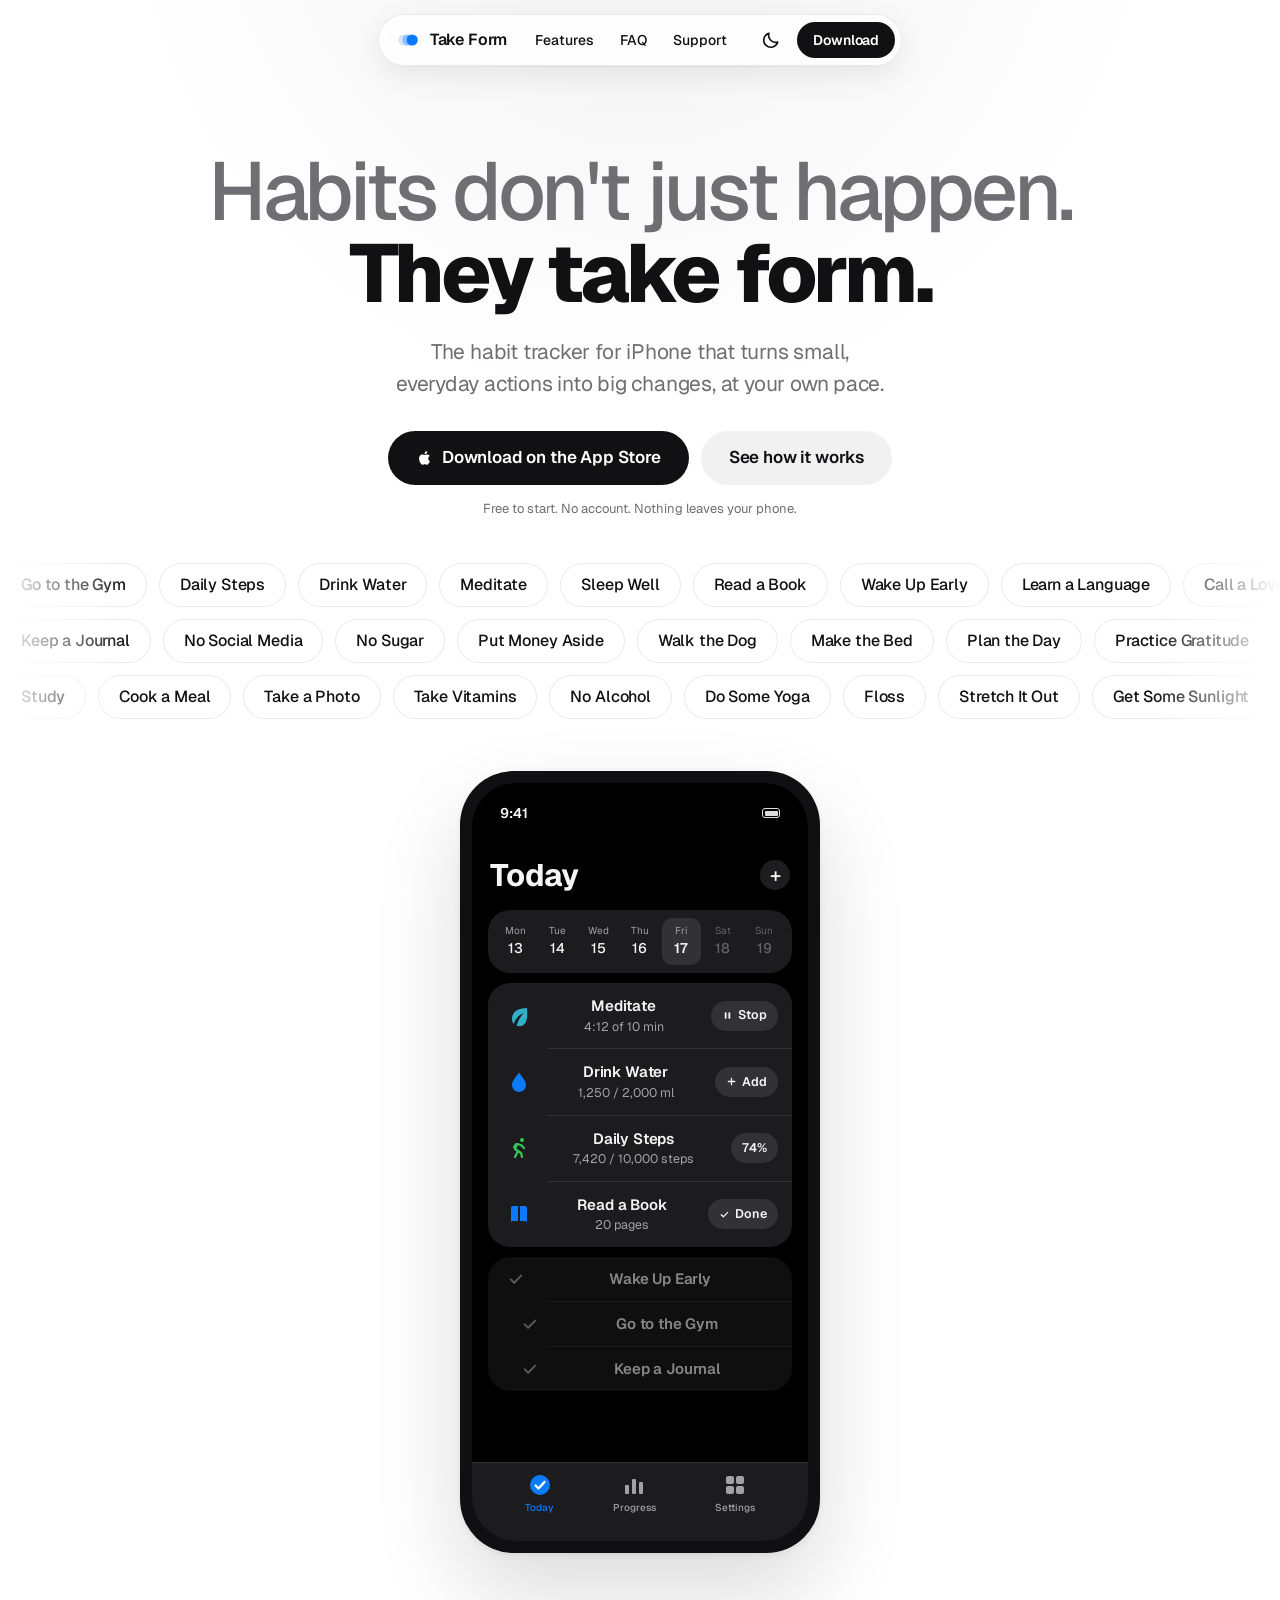
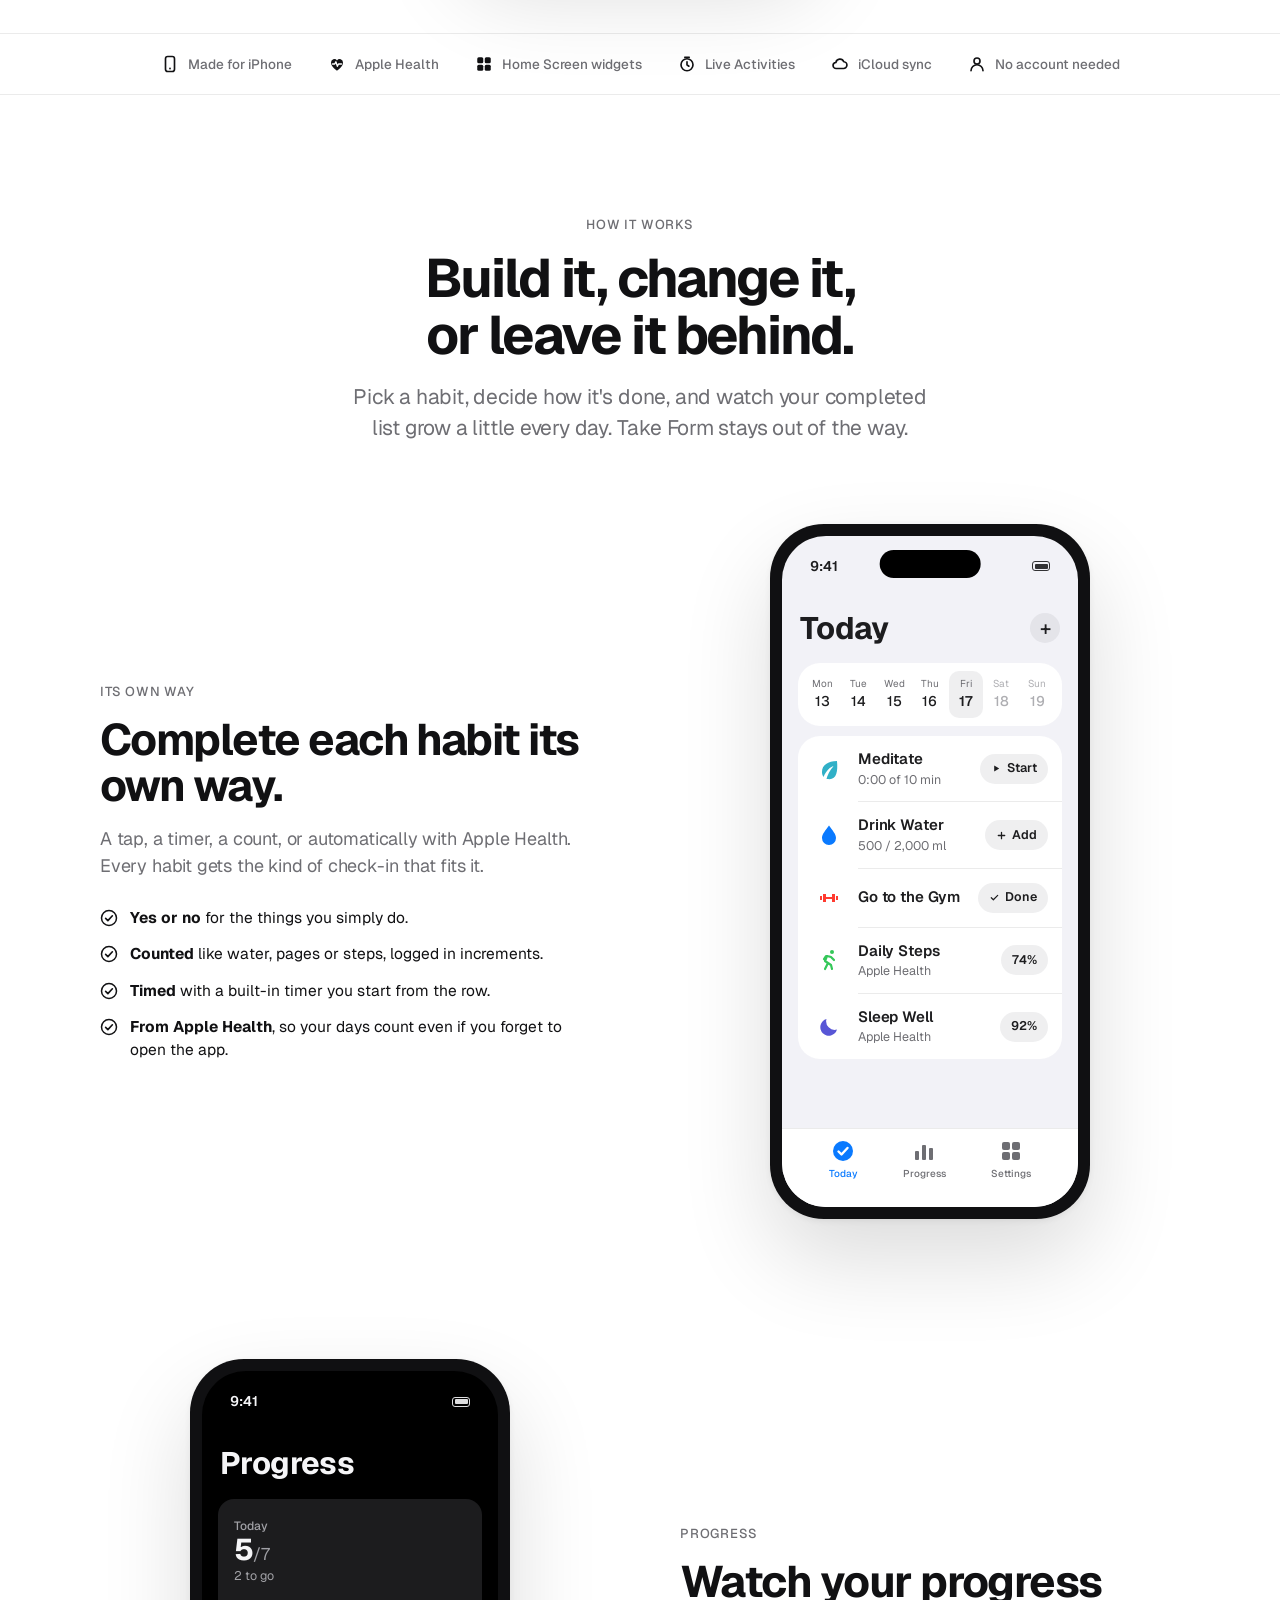
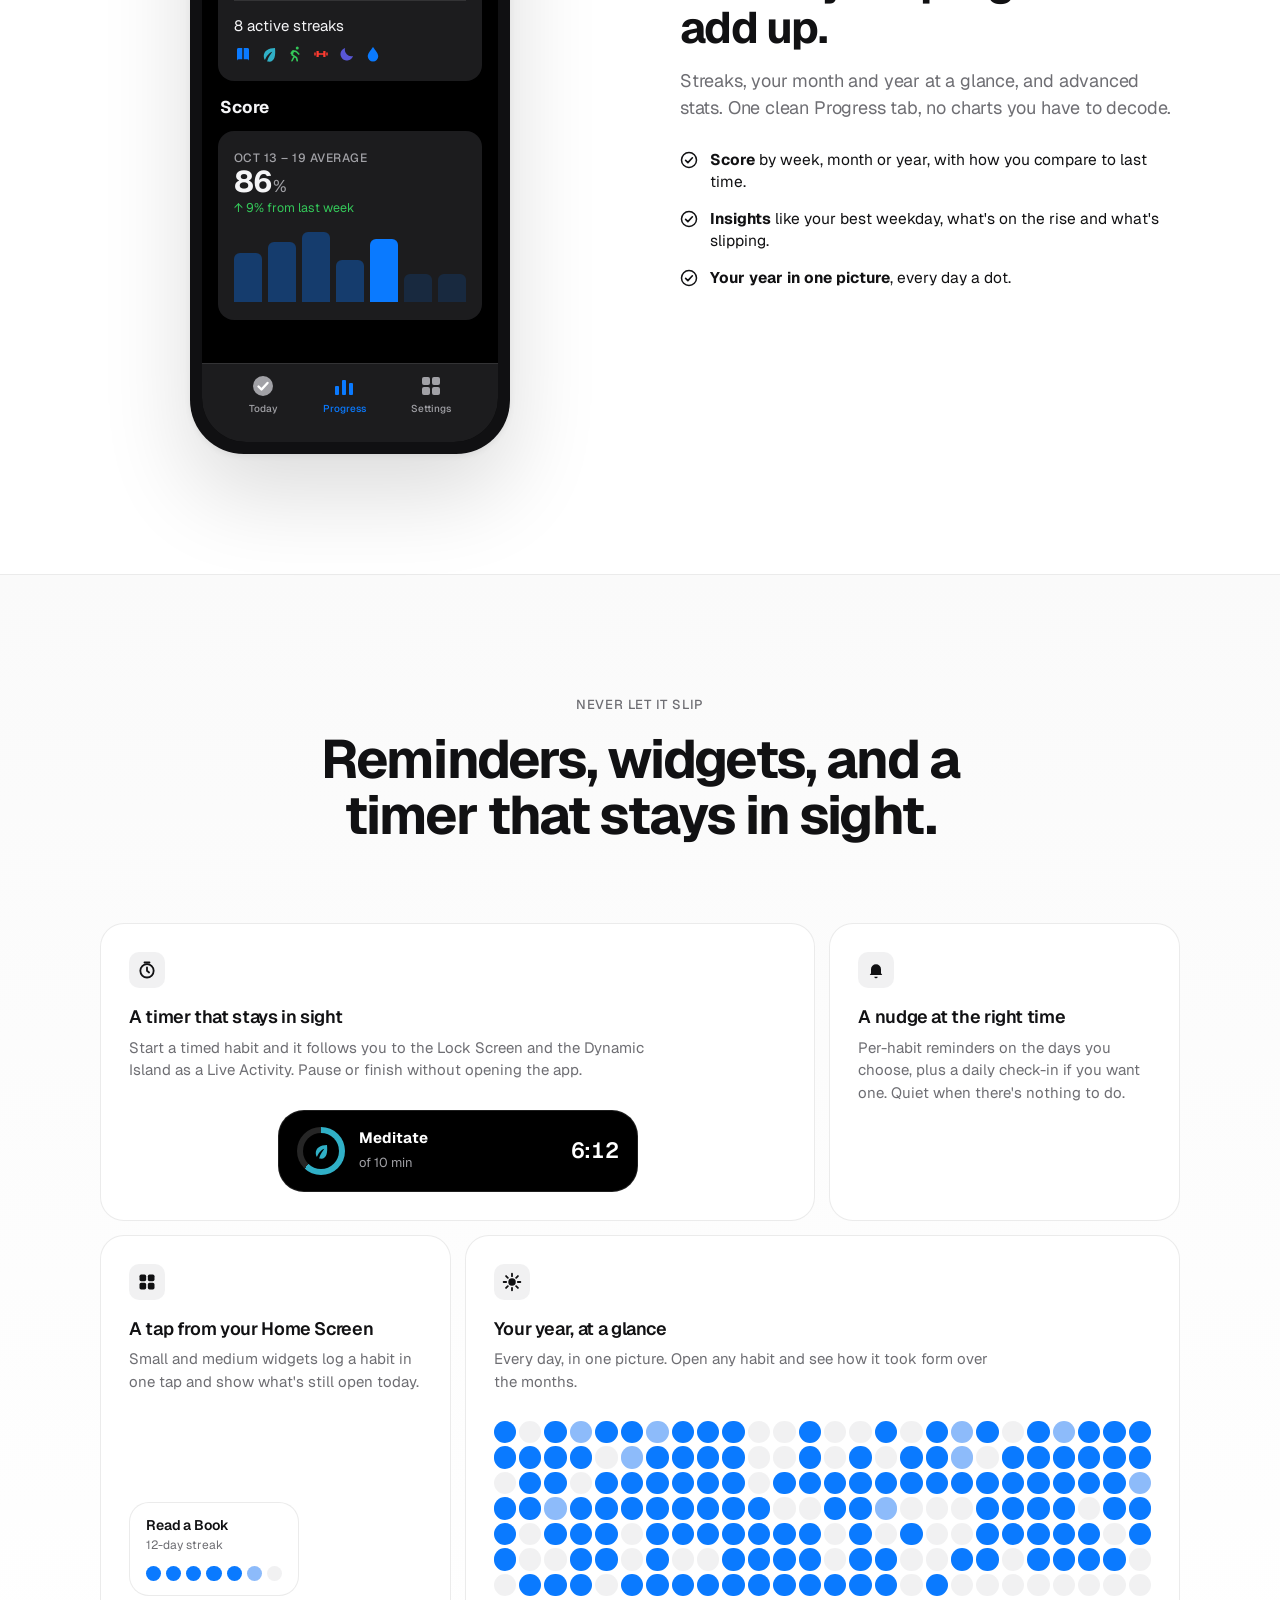
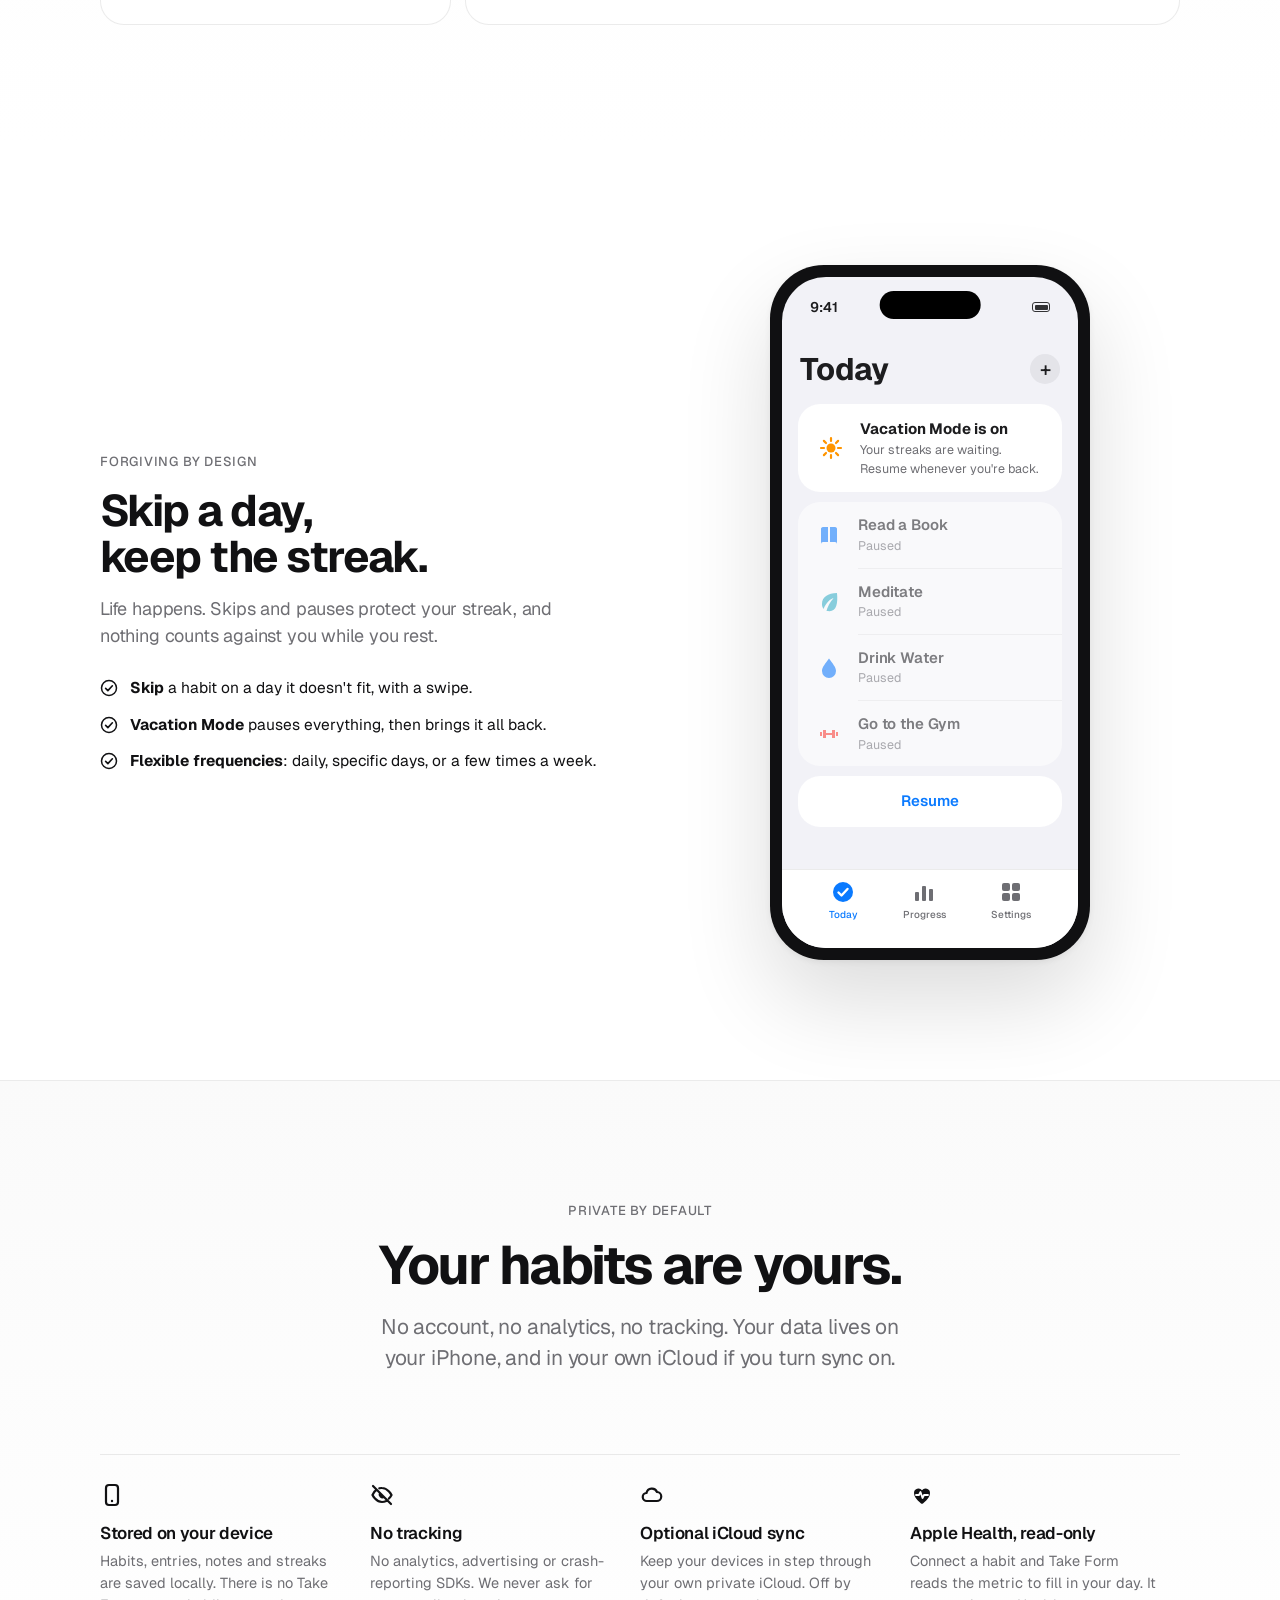
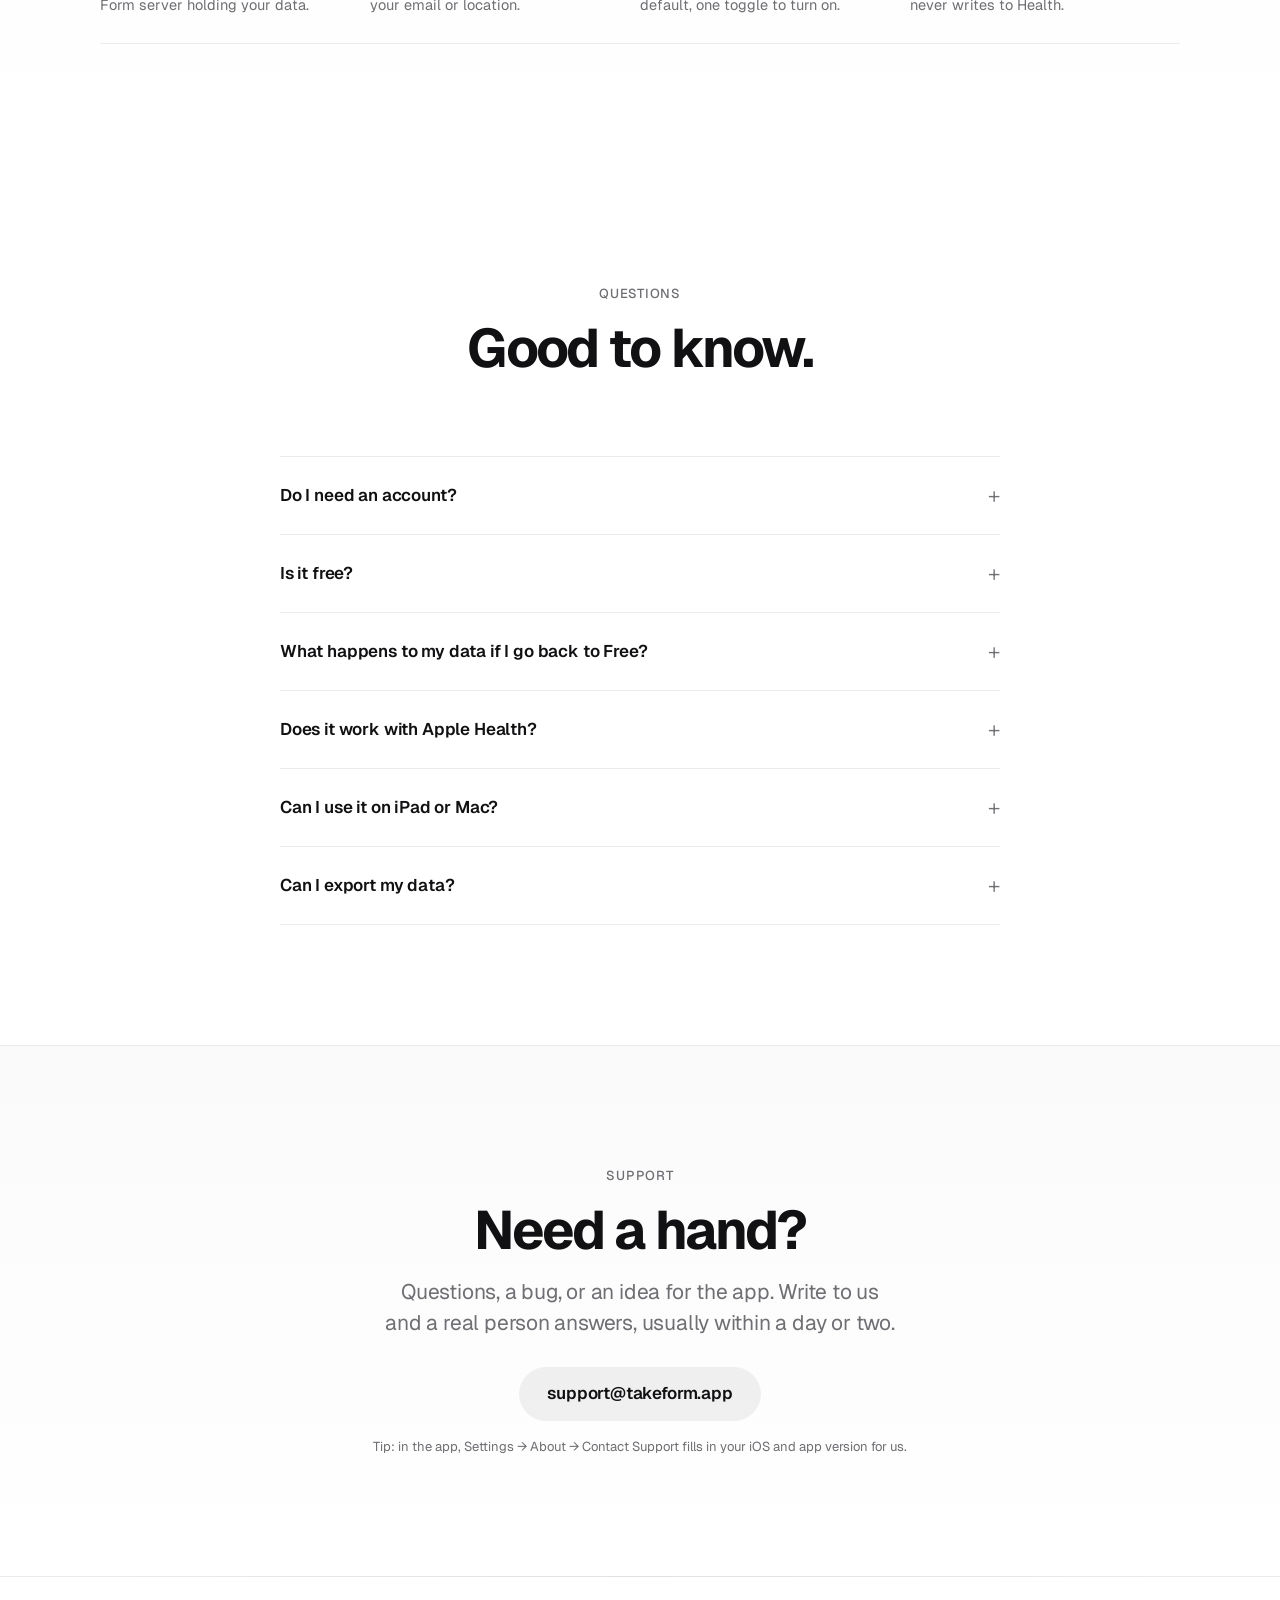
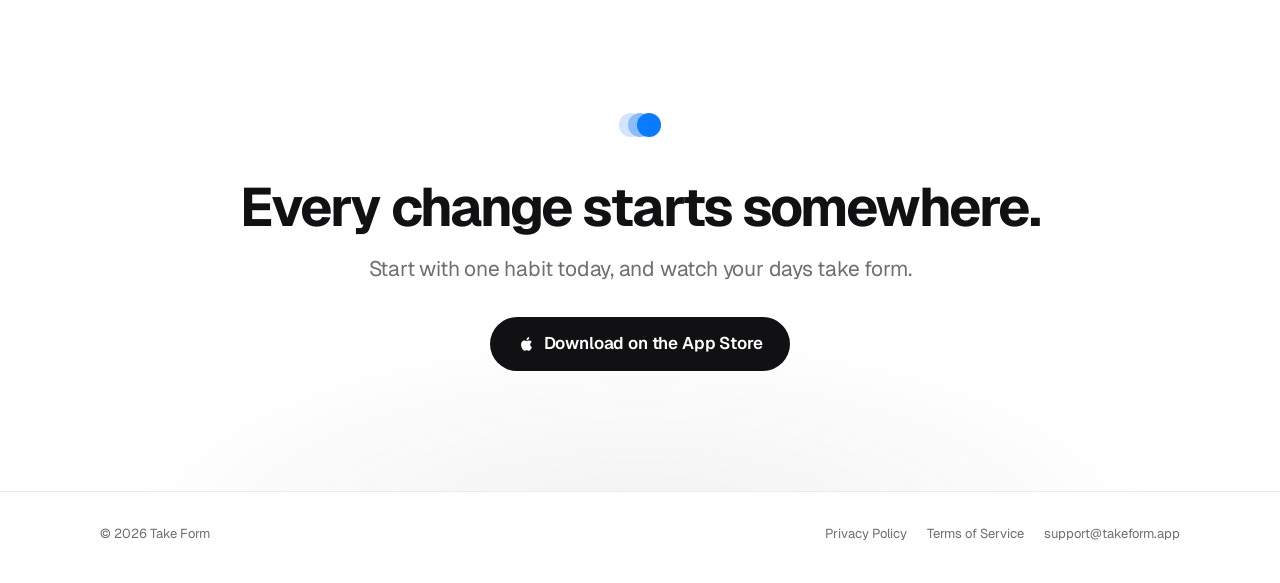
==== commit 5a5122e5: "Geist, spacing scale, three rows of habit chips - Geist from Google Fonts on every page (system stac" ====
--- a/index.html
+++ b/index.html
@@ -14,6 +14,9 @@
   <meta name="twitter:card" content="summary_large_image">
   <link rel="icon" href="assets/icon.svg" type="image/svg+xml">
   <link rel="apple-touch-icon" href="assets/icon.svg">
+  <link rel="preconnect" href="https://fonts.googleapis.com">
+  <link rel="preconnect" href="https://fonts.gstatic.com" crossorigin>
+  <link rel="stylesheet" href="https://fonts.googleapis.com/css2?family=Geist:wght@400;500;600;700;800&display=swap">
   <link rel="stylesheet" href="assets/site.css">
 </head>
 <body>
@@ -109,7 +112,9 @@
       <p class="fine">Free to start. No account. Nothing leaves your phone.</p>
     </div>
     <div class="chips" aria-label="Some of the habits you can start with">
-      <div class="chips-track"><span class="chip">Go to the Gym</span><span class="chip">Daily Steps</span><span class="chip">Drink Water</span><span class="chip">Meditate</span><span class="chip">Sleep Well</span><span class="chip">Read a Book</span><span class="chip">Wake Up Early</span><span class="chip">Learn a Language</span><span class="chip">Call a Loved One</span><span class="chip">Keep a Journal</span><span class="chip">No Social Media</span><span class="chip">No Sugar</span><span class="chip">Put Money Aside</span><span class="chip">Walk the Dog</span><span class="chip">Make the Bed</span><span class="chip">Plan the Day</span><span class="chip">Practice Gratitude</span><span class="chip">Do Some Deep Work</span><span class="chip">Study</span><span class="chip">Cook a Meal</span><span class="chip">Take a Photo</span><span class="chip">Take Vitamins</span><span class="chip">No Alcohol</span><span class="chip">Do Some Yoga</span><span class="chip">Floss</span><span class="chip">Stretch It Out</span><span class="chip">Go to the Gym</span><span class="chip">Daily Steps</span><span class="chip">Drink Water</span><span class="chip">Meditate</span><span class="chip">Sleep Well</span><span class="chip">Read a Book</span><span class="chip">Wake Up Early</span><span class="chip">Learn a Language</span><span class="chip">Call a Loved One</span><span class="chip">Keep a Journal</span><span class="chip">No Social Media</span><span class="chip">No Sugar</span><span class="chip">Put Money Aside</span><span class="chip">Walk the Dog</span><span class="chip">Make the Bed</span><span class="chip">Plan the Day</span><span class="chip">Practice Gratitude</span><span class="chip">Do Some Deep Work</span><span class="chip">Study</span><span class="chip">Cook a Meal</span><span class="chip">Take a Photo</span><span class="chip">Take Vitamins</span><span class="chip">No Alcohol</span><span class="chip">Do Some Yoga</span><span class="chip">Floss</span><span class="chip">Stretch It Out</span></div>
+      <div class="chips-row"><div class="chips-track"><span class="chip">Go to the Gym</span><span class="chip">Daily Steps</span><span class="chip">Drink Water</span><span class="chip">Meditate</span><span class="chip">Sleep Well</span><span class="chip">Read a Book</span><span class="chip">Wake Up Early</span><span class="chip">Learn a Language</span><span class="chip">Call a Loved One</span><span class="chip">Go to the Gym</span><span class="chip">Daily Steps</span><span class="chip">Drink Water</span><span class="chip">Meditate</span><span class="chip">Sleep Well</span><span class="chip">Read a Book</span><span class="chip">Wake Up Early</span><span class="chip">Learn a Language</span><span class="chip">Call a Loved One</span></div></div>
+      <div class="chips-row reverse"><div class="chips-track"><span class="chip">Keep a Journal</span><span class="chip">No Social Media</span><span class="chip">No Sugar</span><span class="chip">Put Money Aside</span><span class="chip">Walk the Dog</span><span class="chip">Make the Bed</span><span class="chip">Plan the Day</span><span class="chip">Practice Gratitude</span><span class="chip">Do Some Deep Work</span><span class="chip">Keep a Journal</span><span class="chip">No Social Media</span><span class="chip">No Sugar</span><span class="chip">Put Money Aside</span><span class="chip">Walk the Dog</span><span class="chip">Make the Bed</span><span class="chip">Plan the Day</span><span class="chip">Practice Gratitude</span><span class="chip">Do Some Deep Work</span></div></div>
+      <div class="chips-row"><div class="chips-track"><span class="chip">Study</span><span class="chip">Cook a Meal</span><span class="chip">Take a Photo</span><span class="chip">Take Vitamins</span><span class="chip">No Alcohol</span><span class="chip">Do Some Yoga</span><span class="chip">Floss</span><span class="chip">Stretch It Out</span><span class="chip">Get Some Sunlight</span><span class="chip">Study</span><span class="chip">Cook a Meal</span><span class="chip">Take a Photo</span><span class="chip">Take Vitamins</span><span class="chip">No Alcohol</span><span class="chip">Do Some Yoga</span><span class="chip">Floss</span><span class="chip">Stretch It Out</span><span class="chip">Get Some Sunlight</span></div></div>
     </div>
     <div class="wrap">
       <div class="hero-phone">
@@ -254,9 +259,6 @@
                     <div style="display:flex;gap:8px;margin-top:8px">
                       <svg width="18" height="18" style="color:var(--blue)"><use href="#book"/></svg><svg width="18" height="18" style="color:var(--teal)"><use href="#leaf"/></svg><svg width="18" height="18" style="color:var(--green)"><use href="#run"/></svg><svg width="18" height="18" style="color:var(--red)"><use href="#dumbbell"/></svg><svg width="18" height="18" style="color:var(--indigo)"><use href="#moon"/></svg><svg width="18" height="18" style="color:var(--blue)"><use href="#drop"/></svg>
                     </div></div>
-                  <hr>
-                  <div><p class="eyebrow">All time</p>
-                    <div class="cols" style="margin-top:8px"><div><b>1,284</b><span>Completions</span></div><div><b>96</b><span>Perfect days</span></div><div><b>212</b><span>Days tracked</span></div></div></div>
                 </div>
                 <div style="font-weight:700;font-size:17px;padding:4px 2px 0">Score</div>
                 <div class="stat-card">
@@ -283,7 +285,7 @@
           <div class="glyph"><svg><use href="#timer"/></svg></div>
           <h3>A timer that stays in sight</h3>
           <p>Start a timed habit and it follows you to the Lock Screen and the Dynamic Island as a Live Activity. Pause or finish without opening the app.</p>
-          <div class="art" style="display:flex;justify-content:center;padding-top:18px">
+          <div class="art" style="display:flex;justify-content:center">
             <div class="la" role="img" aria-label="Live Activity: Meditate, 6 minutes 12 seconds of 10 minutes">
               <div class="ring"><svg><use href="#leaf"/></svg></div>
               <div><b>Meditate</b><span>of 10 min</span></div>
@@ -300,7 +302,7 @@
           <div class="glyph"><svg><use href="#grid"/></svg></div>
           <h3>A tap from your Home Screen</h3>
           <p>Small and medium widgets log a habit in one tap and show what's still open today.</p>
-          <div class="art" style="padding-top:14px">
+          <div class="art">
             <div class="mini-widget">
               <div class="t">Read a Book</div>
               <div class="s">12-day streak</div>
@@ -312,7 +314,7 @@
           <div class="glyph"><svg><use href="#sun"/></svg></div>
           <h3>Your year, at a glance</h3>
           <p>Every day, in one picture. Open any habit and see how it took form over the months.</p>
-          <div class="art" style="padding-top:16px"><div class="year" aria-hidden="true" id="yearGrid"></div></div>
+          <div class="art"><div class="year" aria-hidden="true" id="yearGrid"></div></div>
         </div>
       </div>
     </div>
@@ -361,11 +363,6 @@
                   <div class="row">
                     <div class="ico" style="color:var(--red)"><svg><use href="#dumbbell"/></svg></div>
                     <div class="txt"><b>Go to the Gym</b><span>Paused</span></div>
-                    
-                  </div>
-                  <div class="row">
-                    <div class="ico" style="color:var(--pink)"><svg><use href="#heart"/></svg></div>
-                    <div class="txt"><b>Call a Loved One</b><span>Paused</span></div>
                     
                   </div>
                 </div>
--- a/assets/site.css
+++ b/assets/site.css
@@ -16,7 +16,7 @@
   --green: #34C759; --orange: #FF9500; --red: #FF3B30; --purple: #AF52DE;
   --teal: #30B0C7; --indigo: #5856D6; --pink: #FF2D55; --mint: #00C7BE; --yellow: #FFCC00;
   --shadow: 0 40px 90px rgba(0,0,0,0.14), 0 2px 6px rgba(0,0,0,0.06);
-  --font: -apple-system, BlinkMacSystemFont, "SF Pro Display", "SF Pro Text", "Inter", "Segoe UI", Roboto, Helvetica, Arial, sans-serif;
+  --font: "Geist", -apple-system, BlinkMacSystemFont, "SF Pro Text", "Segoe UI", Roboto, Helvetica, Arial, sans-serif;
   color-scheme: light dark;
 }
 @media (prefers-color-scheme: dark) {
@@ -99,11 +99,11 @@
 .mark { width: 26px; height: 26px; }
 
 /* ---------- Type ---------- */
-.eyebrow { color: var(--ink-2); font-weight: 500; font-size: 14px; letter-spacing: 0.02em; text-transform: uppercase; margin-bottom: 14px; }
-h1 { font-size: clamp(44px, 7.4vw, 84px); line-height: 1.0; font-weight: 700; letter-spacing: -0.04em; }
-h2 { font-size: clamp(32px, 4.8vw, 56px); line-height: 1.04; font-weight: 700; letter-spacing: -0.035em; }
+.eyebrow { color: var(--ink-2); font-weight: 500; font-size: 13px; letter-spacing: 0.06em; text-transform: uppercase; margin-bottom: 16px; }
+h1 { font-size: clamp(44px, 7.2vw, 82px); line-height: 1.0; font-weight: 700; letter-spacing: -0.04em; }
+h2 { font-size: clamp(32px, 4.6vw, 54px); line-height: 1.04; font-weight: 700; letter-spacing: -0.035em; }
 h3 { font-size: 20px; font-weight: 600; letter-spacing: -0.02em; line-height: 1.25; }
-.lead { color: var(--ink-2); font-size: clamp(18px, 2.2vw, 22px); line-height: 1.45; letter-spacing: -0.012em; }
+.lead { color: var(--ink-2); font-size: clamp(17px, 2vw, 21px); line-height: 1.5; letter-spacing: -0.01em; }
 .muted { color: var(--ink-2); }
 
 /* ---------- Hero ---------- */
@@ -114,28 +114,33 @@
 }
 .h1-quiet { color: var(--ink-2); font-weight: 500; }
 .h1-loud { color: var(--ink); font-weight: 800; }
-.chips { margin-top: 36px; overflow: hidden;
+.chips { margin-top: 44px; display: grid; gap: 12px; overflow: hidden;
   -webkit-mask-image: linear-gradient(90deg, transparent, #000 10%, #000 90%, transparent);
   mask-image: linear-gradient(90deg, transparent, #000 10%, #000 90%, transparent); }
-.chips-track { display: flex; gap: 8px; width: max-content; animation: chips-scroll 70s linear infinite; }
+.chips-row { overflow: hidden; }
+.chips-track { display: flex; gap: 12px; width: max-content; animation: chips-scroll 80s linear infinite; }
+.chips-row.reverse .chips-track { animation-direction: reverse; animation-duration: 95s; }
+.chips-row:nth-child(3) .chips-track { animation-duration: 110s; }
 .chips:hover .chips-track { animation-play-state: paused; }
-.chip { display: inline-flex; align-items: center; height: 30px; padding: 0 13px; border-radius: 999px;
-  border: 1px solid var(--hairline); color: var(--ink-2); font-size: 13px; font-weight: 500; white-space: nowrap; }
+.chip { display: inline-flex; align-items: center; height: 44px; padding: 0 20px; border-radius: 999px;
+  border: 1px solid var(--hairline); background: var(--card); color: var(--ink); font-size: 16px; font-weight: 500; letter-spacing: -0.01em; white-space: nowrap; }
 @keyframes chips-scroll { from { transform: translateX(0); } to { transform: translateX(-50%); } }
 @media (prefers-reduced-motion: reduce) { .chips-track { animation: none; } }
-.support-mail { margin-top: 26px; font-size: 18px; height: 56px; padding: 0 28px; }
+@media (max-width: 720px) { .chip { height: 38px; padding: 0 16px; font-size: 14.5px; } .chips { gap: 10px; } }
+.support-mail { margin-top: 28px; font-size: 17px; height: 54px; padding: 0 28px; }
 .section-head .fine { margin-top: 16px; font-size: 13px; }
+#support .section-head { margin-bottom: 0; }
 .hero h1 { max-width: 24ch; margin: 0 auto; }
-.hero .lead { max-width: 44ch; margin: 24px auto 0; text-wrap: balance; }
-.hero .cta { display: flex; justify-content: center; gap: 12px; margin-top: 34px; flex-wrap: wrap; }
-.hero .fine { color: var(--ink-2); font-size: 13px; margin-top: 16px; }
-.hero-phone { margin: 44px auto 0; width: min(360px, 86vw); }
+.hero .lead { max-width: 44ch; margin: 22px auto 0; text-wrap: balance; }
+.hero .cta { display: flex; justify-content: center; gap: 12px; margin-top: 32px; flex-wrap: wrap; }
+.hero .fine { color: var(--ink-2); font-size: 13px; margin-top: 14px; }
+.hero-phone { margin: 52px auto 0; width: min(360px, 86vw); }
 @media (max-width: 720px) { .hero { padding-top: 116px; } .hero-phone { margin-top: 44px; } .chips { margin-top: 28px; } }
 
 /* ---------- Trust strip (platforms / facts) ---------- */
-.strip { border-top: 1px solid var(--hairline); border-bottom: 1px solid var(--hairline); padding: 22px 0; margin-top: 88px; }
+.strip { border-top: 1px solid var(--hairline); border-bottom: 1px solid var(--hairline); padding: 20px 0; margin-top: 80px; }
 .strip ul { list-style: none; display: flex; justify-content: center; gap: 36px; flex-wrap: wrap; }
-.strip li { display: inline-flex; align-items: center; gap: 9px; color: var(--ink-2); font-size: 14px; font-weight: 500; }
+.strip li { display: inline-flex; align-items: center; gap: 9px; color: var(--ink-2); font-size: 13.5px; font-weight: 500; }
 .strip li svg { width: 18px; height: 18px; color: var(--ink); }
 @media (max-width: 720px) { .strip ul { gap: 18px 24px; } .strip { margin-top: 56px; } }
 
@@ -182,19 +187,20 @@
 .tabbar svg { width: 24px; height: 24px; }
 
 /* ---------- Sections: one idea per screen (the Streaks rhythm) ---------- */
-section { padding: 128px 0; scroll-margin-top: 72px; }
-@media (max-width: 720px) { section { padding: 88px 0; } }
-.section-head { max-width: 680px; margin: 0 auto 56px; text-align: center; }
-.section-head .lead { margin-top: 18px; max-width: 52ch; margin-inline: auto; }
-
-.feature { display: grid; grid-template-columns: 1fr 1fr; gap: 72px; align-items: center; }
-.feature + .feature { margin-top: 150px; }
+section { padding: 120px 0; scroll-margin-top: 72px; }
+@media (max-width: 720px) { section { padding: 80px 0; } }
+.section-head { max-width: 680px; margin: 0 auto 80px; text-align: center; }
+@media (max-width: 720px) { .section-head { margin-bottom: 48px; } }
+.section-head .lead { margin-top: 18px; max-width: 50ch; margin-inline: auto; text-wrap: balance; }
+
+.feature { display: grid; grid-template-columns: 1fr 1fr; gap: 80px; align-items: center; }
+.feature + .feature { margin-top: 140px; }
 .feature.flip .copy { order: 2; }
-.feature .copy h2 { margin-bottom: 18px; }
-.feature .copy .lead { font-size: 19px; }
-.feature .copy ul { list-style: none; margin-top: 28px; display: grid; gap: 12px; }
-.feature .copy li { display: flex; gap: 12px; align-items: flex-start; font-size: 16px; }
-.feature .copy li svg { width: 18px; height: 18px; flex: none; margin-top: 3px; color: var(--ink); }
+.feature .copy h2 { font-size: clamp(30px, 3.6vw, 44px); margin-bottom: 16px; }
+.feature .copy .lead { font-size: 18px; }
+.feature .copy ul { list-style: none; margin-top: 28px; display: grid; gap: 14px; }
+.feature .copy li { display: flex; gap: 12px; align-items: flex-start; font-size: 15.5px; line-height: 1.45; }
+.feature .copy li svg { width: 18px; height: 18px; flex: none; margin-top: 2px; color: var(--ink); }
 .feature .art { display: flex; justify-content: center; }
 .feature .art .phone { width: min(320px, 80vw); }
 @media (max-width: 860px) {
@@ -209,13 +215,13 @@
 
 /* ---------- Grid of quiet tiles ---------- */
 .grid { display: grid; grid-template-columns: repeat(3, 1fr); gap: 14px; }
-.tile { border: 1px solid var(--hairline); border-radius: 24px; padding: 28px; display: flex; flex-direction: column; gap: 10px; min-height: 240px; overflow: hidden; background: var(--bg); }
-.tile h3 { font-size: 19px; }
-.tile p { color: var(--ink-2); font-size: 15px; line-height: 1.45; }
-.tile .glyph { width: 36px; height: 36px; border-radius: 10px; display: grid; place-items: center; color: var(--ink); background: var(--fill); margin-bottom: 8px; }
+.tile { border: 1px solid var(--hairline); border-radius: 24px; padding: 28px; display: flex; flex-direction: column; gap: 8px; min-height: 232px; overflow: hidden; background: var(--bg); }
+.tile h3 { font-size: 18px; }
+.tile p { color: var(--ink-2); font-size: 15px; line-height: 1.5; max-width: 52ch; }
+.tile .glyph { width: 36px; height: 36px; border-radius: 10px; display: grid; place-items: center; color: var(--ink); background: var(--fill); margin-bottom: 10px; }
 .tile .glyph svg { width: 20px; height: 20px; }
 .tile.wide { grid-column: span 2; }
-.tile .art { margin-top: auto; }
+.tile .art { margin-top: auto; padding-top: 20px; }
 @media (max-width: 860px) { .grid { grid-template-columns: 1fr 1fr; } }
 @media (max-width: 560px) { .grid { grid-template-columns: 1fr; } .tile.wide { grid-column: span 1; } .tile { min-height: 0; } }
 
@@ -252,8 +258,8 @@
 
 /* ---------- Privacy: a plain list ---------- */
 .plist { display: grid; grid-template-columns: repeat(4, 1fr); gap: 0; border-top: 1px solid var(--hairline); }
-.plist > div { padding: 28px 20px 28px 0; border-bottom: 1px solid var(--hairline); }
-.plist h3 { font-size: 17px; margin: 14px 0 6px; }
+.plist > div { padding: 28px 24px 28px 0; border-bottom: 1px solid var(--hairline); }
+.plist h3 { font-size: 17px; margin: 16px 0 6px; }
 .plist p { color: var(--ink-2); font-size: 14.5px; line-height: 1.5; }
 .plist svg { width: 24px; height: 24px; color: var(--ink); }
 @media (max-width: 860px) { .plist { grid-template-columns: 1fr 1fr; } }
@@ -263,20 +269,20 @@
 .faq { max-width: 720px; margin: 0 auto; }
 .faq details { border-top: 1px solid var(--hairline); padding: 22px 0; }
 .faq details:last-child { border-bottom: 1px solid var(--hairline); }
-.faq summary { cursor: pointer; font-weight: 600; font-size: 18px; letter-spacing: -0.01em; list-style: none; display: flex; justify-content: space-between; align-items: center; gap: 16px; }
+.faq summary { cursor: pointer; font-weight: 600; font-size: 17px; letter-spacing: -0.01em; list-style: none; display: flex; justify-content: space-between; align-items: center; gap: 16px; }
 .faq summary::-webkit-details-marker { display: none; }
 .faq summary::after { content: "+"; color: var(--ink-2); font-size: 22px; font-weight: 300; transition: transform .2s; }
 .faq details[open] summary::after { transform: rotate(45deg); }
-.faq p { color: var(--ink-2); margin-top: 10px; font-size: 16px; max-width: 60ch; }
+.faq p { color: var(--ink-2); margin-top: 12px; font-size: 16px; line-height: 1.55; max-width: 60ch; }
 
 /* ---------- Final CTA ---------- */
 .cta-final { text-align: center; position: relative; overflow: hidden; border-top: 1px solid var(--hairline);
   background: radial-gradient(60% 60% at 50% 110%, color-mix(in srgb, var(--ink) 6%, transparent), transparent 70%), var(--bg); }
-.cta-final .discs { width: 60px; height: 60px; margin: 0 auto 24px; }
-.cta-final .lead { max-width: 36ch; margin: 18px auto 30px; }
+.cta-final .discs { width: 56px; height: 56px; margin: 0 auto 26px; }
+.cta-final .lead { max-width: 44ch; margin: 18px auto 32px; text-wrap: balance; }
 
 /* ---------- Footer ---------- */
-footer { padding: 36px 0 44px; border-top: 1px solid var(--hairline); color: var(--ink-2); font-size: 13px; }
+footer { padding: 32px 0 40px; border-top: 1px solid var(--hairline); color: var(--ink-2); font-size: 13px; }
 footer .wrap { display: flex; justify-content: space-between; align-items: center; gap: 16px; flex-wrap: wrap; }
 footer nav { display: flex; gap: 20px; flex-wrap: wrap; align-items: center; }
 footer a { color: var(--ink-2); }
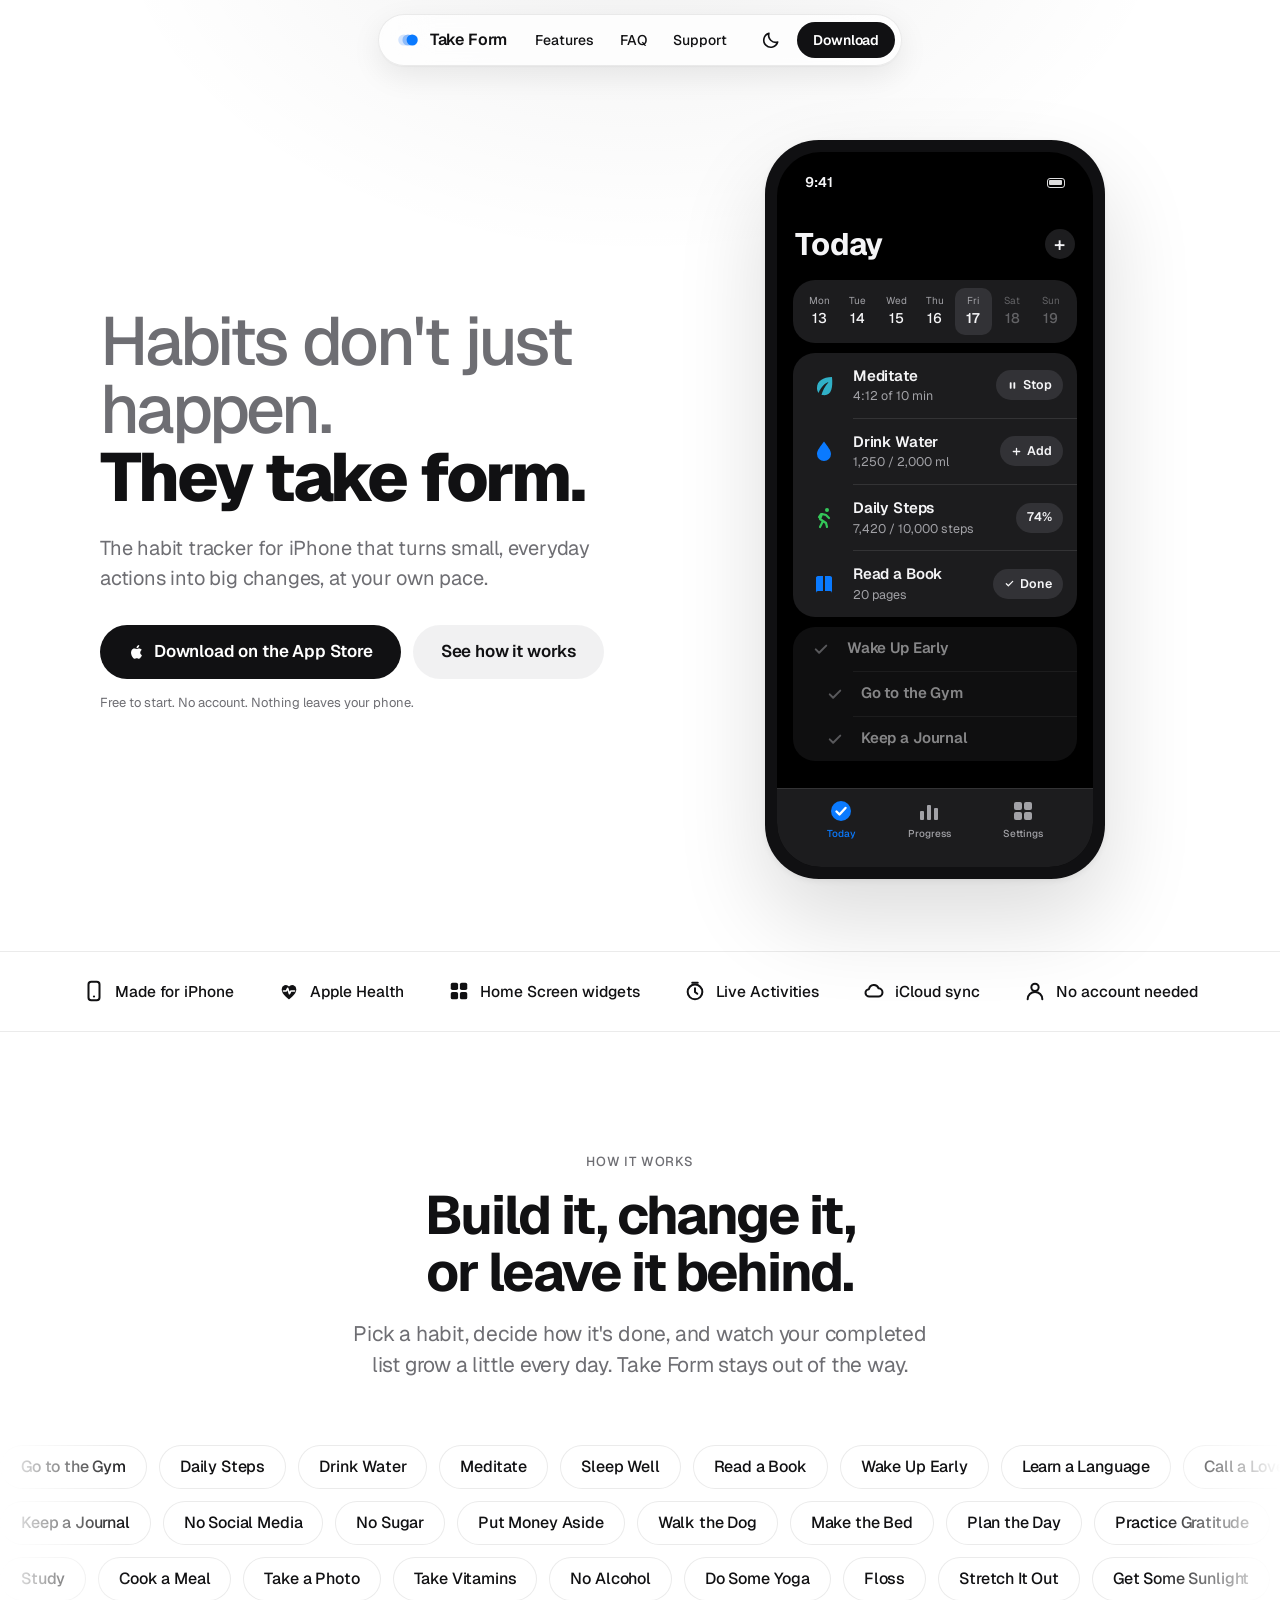
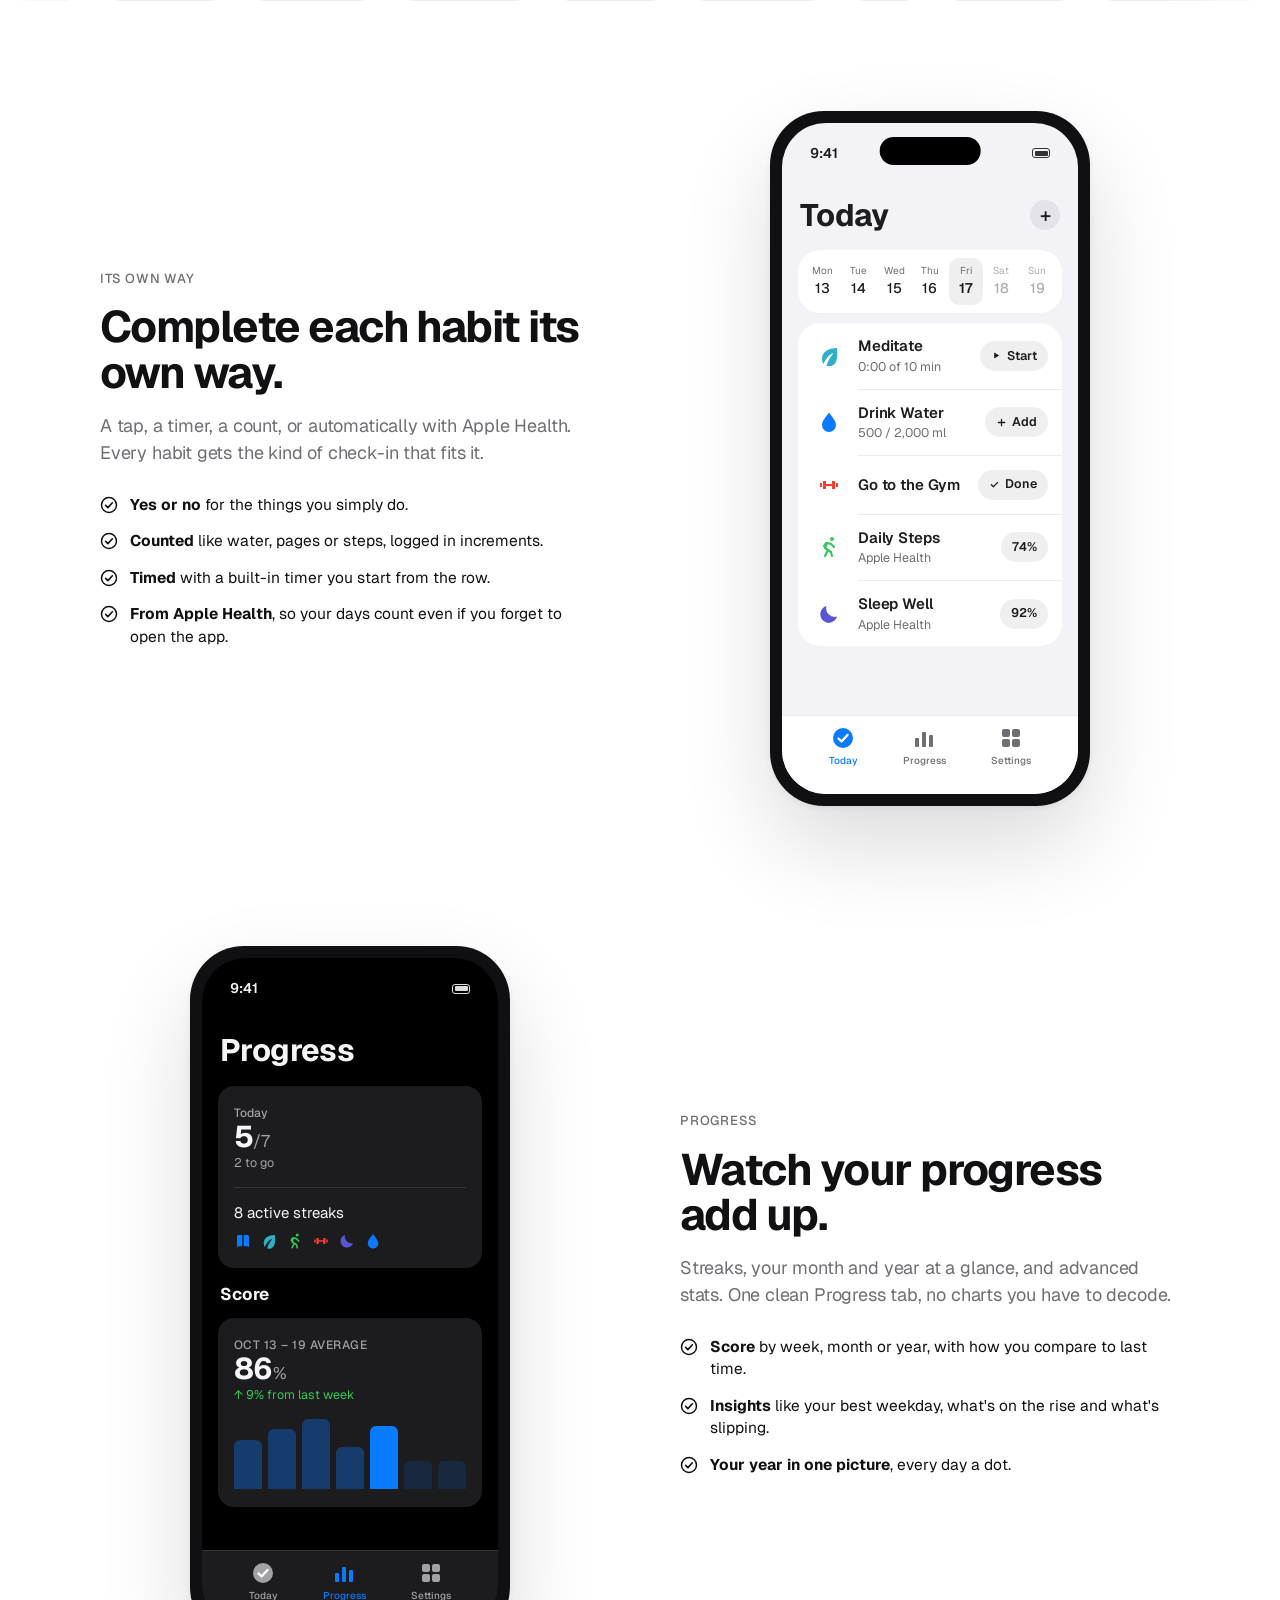
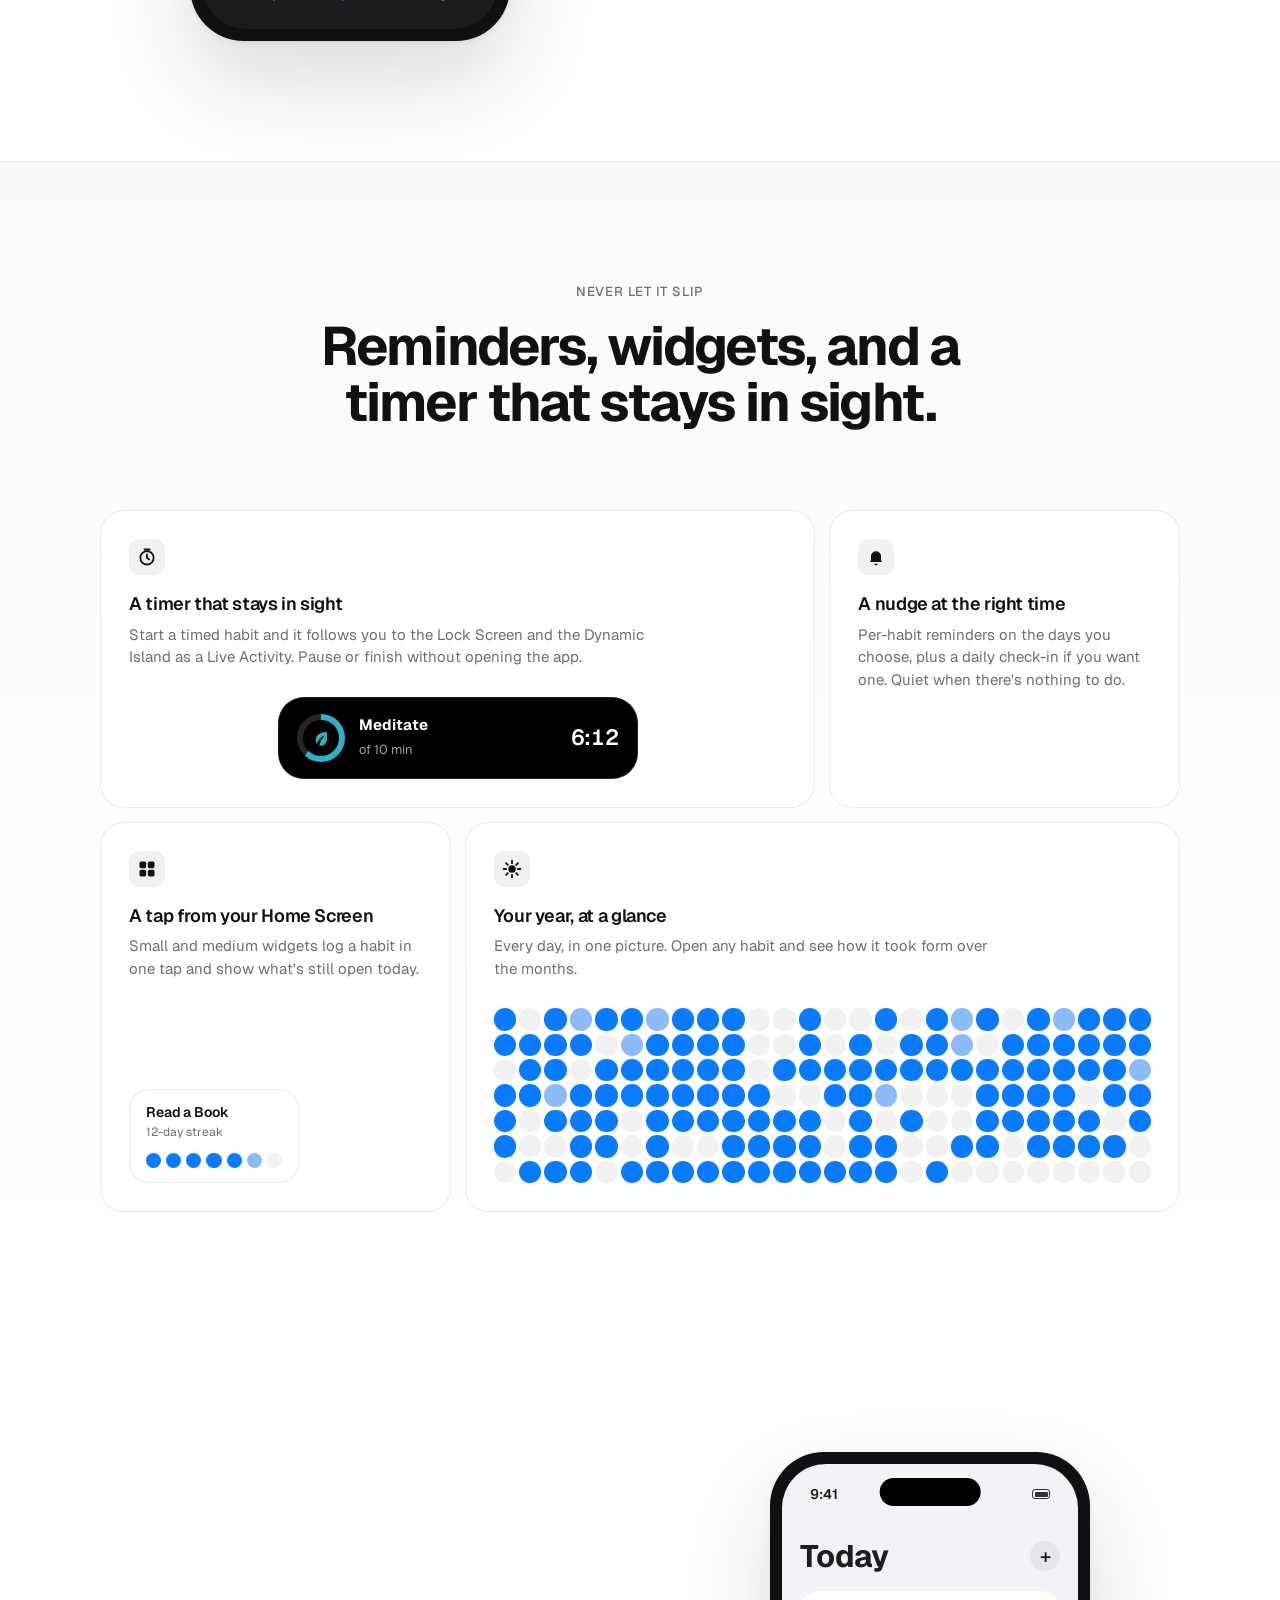
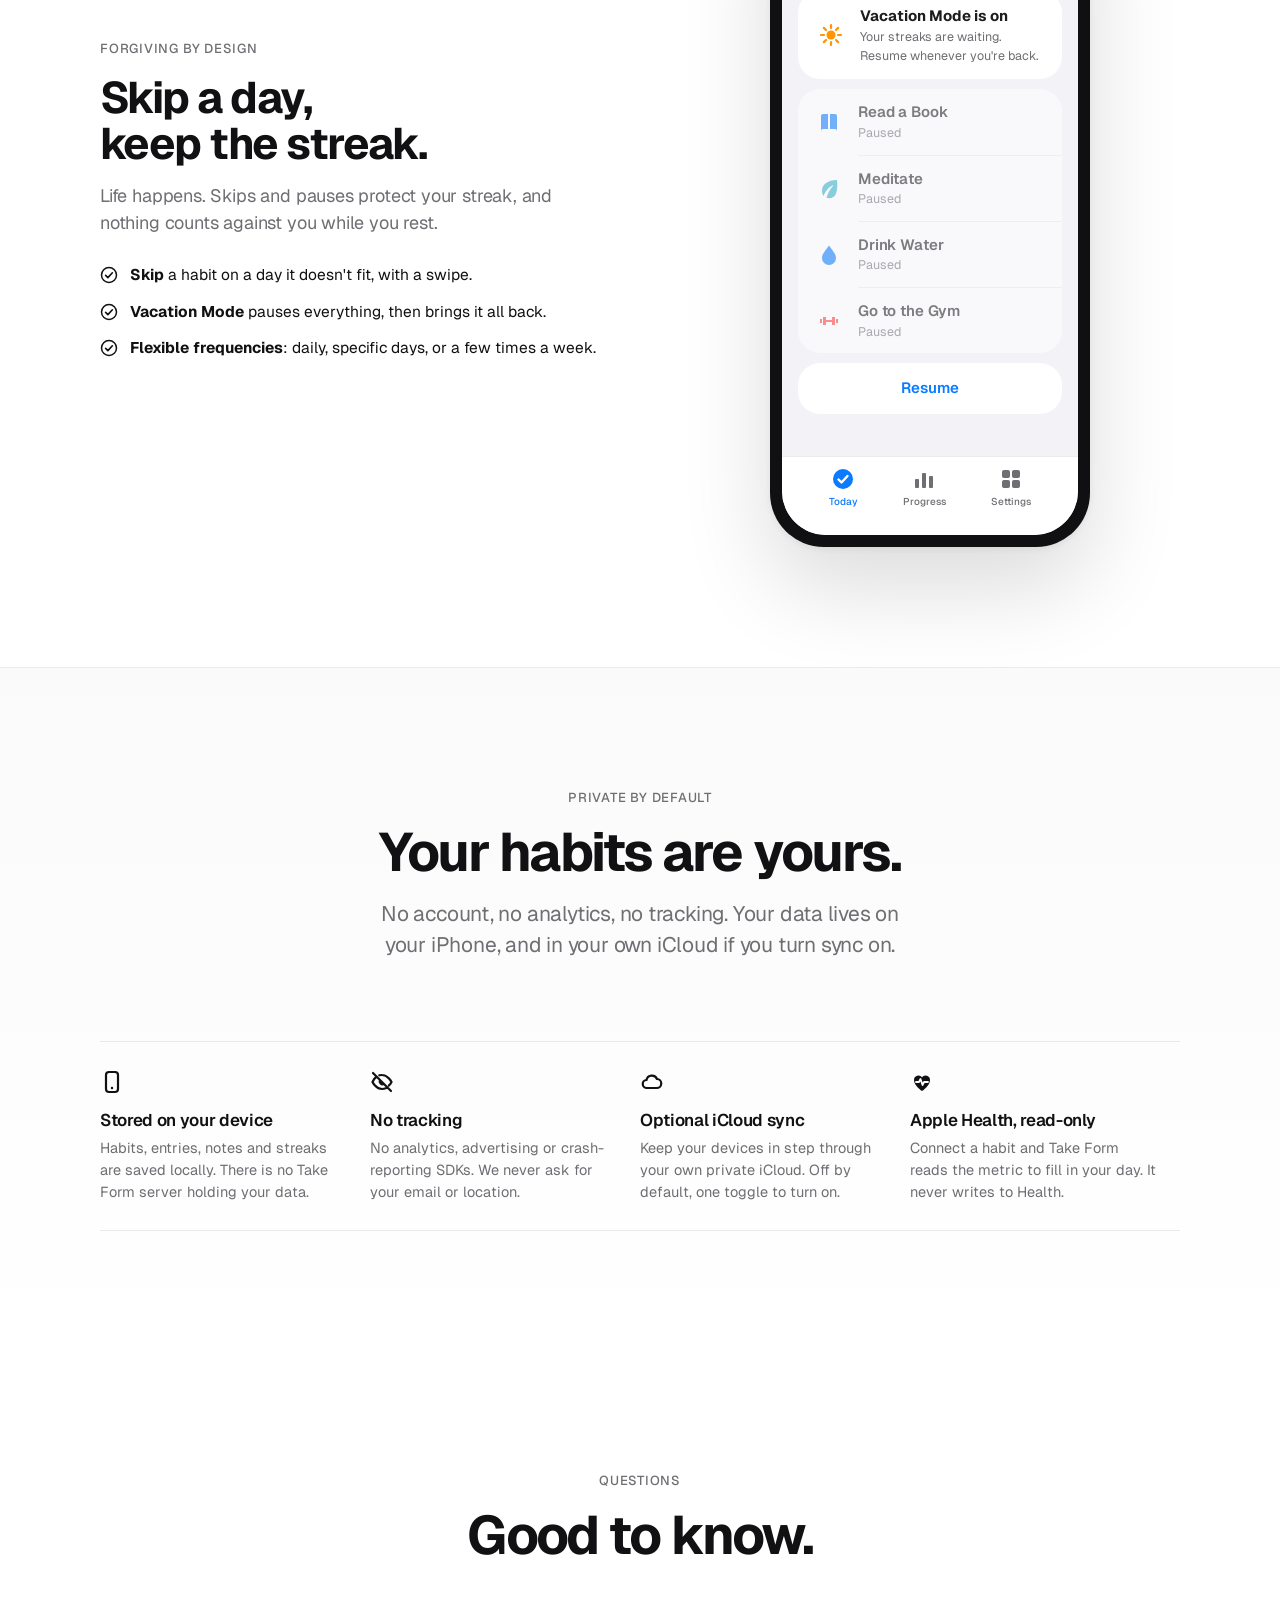
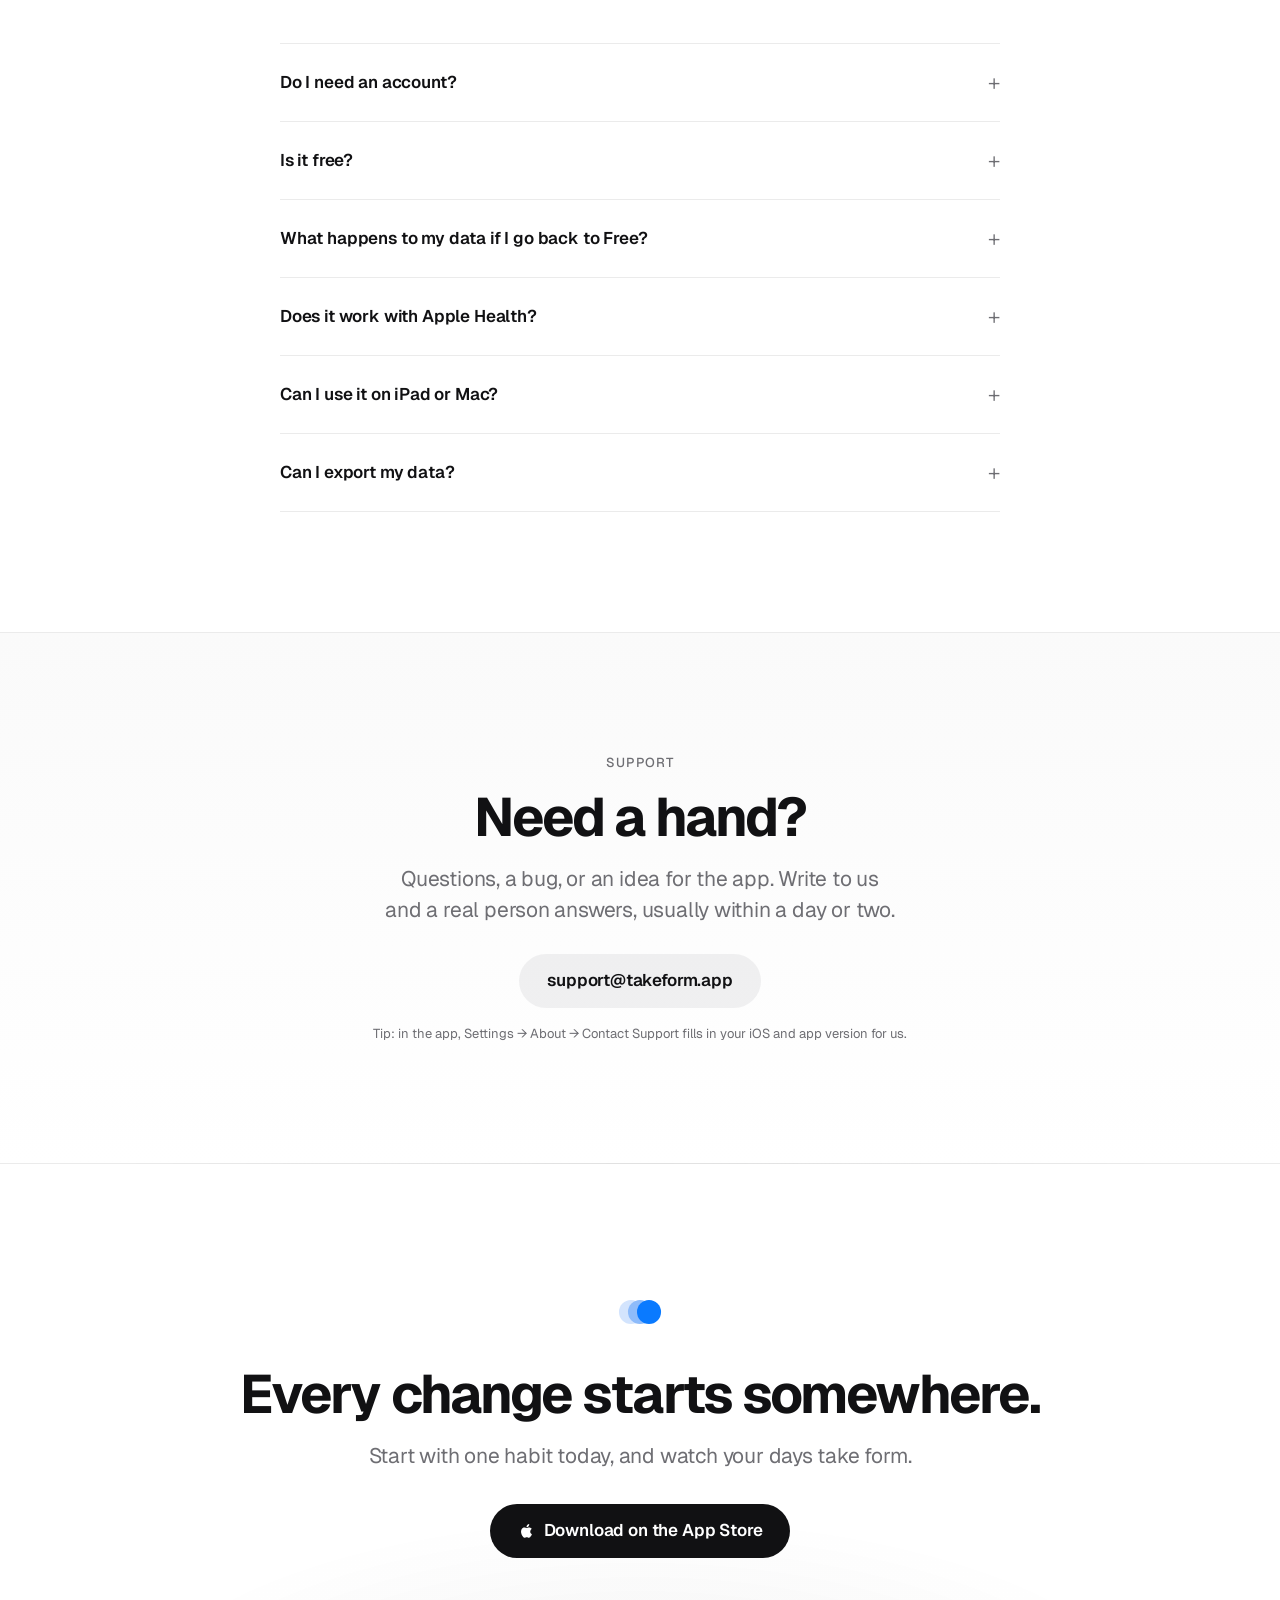
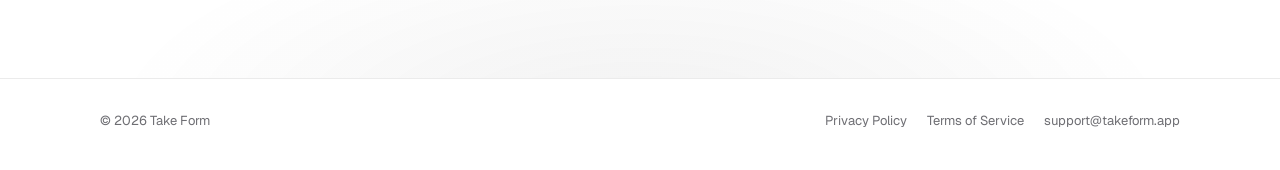
==== commit 04b1411d: "Two-column hero, larger strip, chips under "How it works" - Hero: copy left, iPhone right; stacks an" ====
--- a/index.html
+++ b/index.html
@@ -99,7 +99,8 @@
 
   <!-- ====================== HERO ====================== -->
   <section class="hero">
-    <div class="wrap">
+    <div class="wrap hero-grid">
+      <div class="hero-copy">
       <h1><span class="h1-quiet">Habits don't just happen.</span><br><span class="h1-loud">They take form.</span></h1>
       <p class="lead">The habit tracker for iPhone that turns small, everyday actions into big changes, at your own pace.</p>
       <div class="cta">
@@ -110,13 +111,7 @@
         <a class="btn btn-quiet btn-lg" href="#features">See how it works</a>
       </div>
       <p class="fine">Free to start. No account. Nothing leaves your phone.</p>
-    </div>
-    <div class="chips" aria-label="Some of the habits you can start with">
-      <div class="chips-row"><div class="chips-track"><span class="chip">Go to the Gym</span><span class="chip">Daily Steps</span><span class="chip">Drink Water</span><span class="chip">Meditate</span><span class="chip">Sleep Well</span><span class="chip">Read a Book</span><span class="chip">Wake Up Early</span><span class="chip">Learn a Language</span><span class="chip">Call a Loved One</span><span class="chip">Go to the Gym</span><span class="chip">Daily Steps</span><span class="chip">Drink Water</span><span class="chip">Meditate</span><span class="chip">Sleep Well</span><span class="chip">Read a Book</span><span class="chip">Wake Up Early</span><span class="chip">Learn a Language</span><span class="chip">Call a Loved One</span></div></div>
-      <div class="chips-row reverse"><div class="chips-track"><span class="chip">Keep a Journal</span><span class="chip">No Social Media</span><span class="chip">No Sugar</span><span class="chip">Put Money Aside</span><span class="chip">Walk the Dog</span><span class="chip">Make the Bed</span><span class="chip">Plan the Day</span><span class="chip">Practice Gratitude</span><span class="chip">Do Some Deep Work</span><span class="chip">Keep a Journal</span><span class="chip">No Social Media</span><span class="chip">No Sugar</span><span class="chip">Put Money Aside</span><span class="chip">Walk the Dog</span><span class="chip">Make the Bed</span><span class="chip">Plan the Day</span><span class="chip">Practice Gratitude</span><span class="chip">Do Some Deep Work</span></div></div>
-      <div class="chips-row"><div class="chips-track"><span class="chip">Study</span><span class="chip">Cook a Meal</span><span class="chip">Take a Photo</span><span class="chip">Take Vitamins</span><span class="chip">No Alcohol</span><span class="chip">Do Some Yoga</span><span class="chip">Floss</span><span class="chip">Stretch It Out</span><span class="chip">Get Some Sunlight</span><span class="chip">Study</span><span class="chip">Cook a Meal</span><span class="chip">Take a Photo</span><span class="chip">Take Vitamins</span><span class="chip">No Alcohol</span><span class="chip">Do Some Yoga</span><span class="chip">Floss</span><span class="chip">Stretch It Out</span><span class="chip">Get Some Sunlight</span></div></div>
-    </div>
-    <div class="wrap">
+      </div>
       <div class="hero-phone">
         <div class="phone dark" role="img" aria-label="Take Form's Today screen with a week strip, pending habits and a dimmed completed section">
             <div class="screen">
@@ -180,6 +175,13 @@
         <h2>Build it, change it,<br>or leave it behind.</h2>
         <p class="lead">Pick a habit, decide how it's done, and watch your completed list grow a little every day. Take Form stays out of the way.</p>
       </div>
+    </div>
+    <div class="chips" aria-label="Some of the habits you can start with">
+      <div class="chips-row"><div class="chips-track"><span class="chip">Go to the Gym</span><span class="chip">Daily Steps</span><span class="chip">Drink Water</span><span class="chip">Meditate</span><span class="chip">Sleep Well</span><span class="chip">Read a Book</span><span class="chip">Wake Up Early</span><span class="chip">Learn a Language</span><span class="chip">Call a Loved One</span><span class="chip">Go to the Gym</span><span class="chip">Daily Steps</span><span class="chip">Drink Water</span><span class="chip">Meditate</span><span class="chip">Sleep Well</span><span class="chip">Read a Book</span><span class="chip">Wake Up Early</span><span class="chip">Learn a Language</span><span class="chip">Call a Loved One</span></div></div>
+      <div class="chips-row reverse"><div class="chips-track"><span class="chip">Keep a Journal</span><span class="chip">No Social Media</span><span class="chip">No Sugar</span><span class="chip">Put Money Aside</span><span class="chip">Walk the Dog</span><span class="chip">Make the Bed</span><span class="chip">Plan the Day</span><span class="chip">Practice Gratitude</span><span class="chip">Do Some Deep Work</span><span class="chip">Keep a Journal</span><span class="chip">No Social Media</span><span class="chip">No Sugar</span><span class="chip">Put Money Aside</span><span class="chip">Walk the Dog</span><span class="chip">Make the Bed</span><span class="chip">Plan the Day</span><span class="chip">Practice Gratitude</span><span class="chip">Do Some Deep Work</span></div></div>
+      <div class="chips-row"><div class="chips-track"><span class="chip">Study</span><span class="chip">Cook a Meal</span><span class="chip">Take a Photo</span><span class="chip">Take Vitamins</span><span class="chip">No Alcohol</span><span class="chip">Do Some Yoga</span><span class="chip">Floss</span><span class="chip">Stretch It Out</span><span class="chip">Get Some Sunlight</span><span class="chip">Study</span><span class="chip">Cook a Meal</span><span class="chip">Take a Photo</span><span class="chip">Take Vitamins</span><span class="chip">No Alcohol</span><span class="chip">Do Some Yoga</span><span class="chip">Floss</span><span class="chip">Stretch It Out</span><span class="chip">Get Some Sunlight</span></div></div>
+    </div>
+    <div class="wrap">
 
       <div class="feature reveal">
         <div class="copy">
--- a/assets/site.css
+++ b/assets/site.css
@@ -107,14 +107,14 @@
 .muted { color: var(--ink-2); }
 
 /* ---------- Hero ---------- */
-.hero { position: relative; overflow: hidden; padding: 150px 0 0; text-align: center;
+.hero { position: relative; overflow: hidden; padding: 140px 0 0;
   background:
     radial-gradient(60% 50% at 50% -10%, color-mix(in srgb, var(--ink) 6%, transparent), transparent 70%),
     var(--bg);
 }
 .h1-quiet { color: var(--ink-2); font-weight: 500; }
 .h1-loud { color: var(--ink); font-weight: 800; }
-.chips { margin-top: 44px; display: grid; gap: 12px; overflow: hidden;
+.chips { margin: -16px 0 110px; display: grid; gap: 12px; overflow: hidden;
   -webkit-mask-image: linear-gradient(90deg, transparent, #000 10%, #000 90%, transparent);
   mask-image: linear-gradient(90deg, transparent, #000 10%, #000 90%, transparent); }
 .chips-row { overflow: hidden; }
@@ -126,23 +126,26 @@
   border: 1px solid var(--hairline); background: var(--card); color: var(--ink); font-size: 16px; font-weight: 500; letter-spacing: -0.01em; white-space: nowrap; }
 @keyframes chips-scroll { from { transform: translateX(0); } to { transform: translateX(-50%); } }
 @media (prefers-reduced-motion: reduce) { .chips-track { animation: none; } }
-@media (max-width: 720px) { .chip { height: 38px; padding: 0 16px; font-size: 14.5px; } .chips { gap: 10px; } }
+@media (max-width: 720px) { .chip { height: 38px; padding: 0 16px; font-size: 14.5px; } .chips { gap: 10px; margin: -8px 0 80px; } }
 .support-mail { margin-top: 28px; font-size: 17px; height: 54px; padding: 0 28px; }
 .section-head .fine { margin-top: 16px; font-size: 13px; }
 #support .section-head { margin-bottom: 0; }
-.hero h1 { max-width: 24ch; margin: 0 auto; }
-.hero .lead { max-width: 44ch; margin: 22px auto 0; text-wrap: balance; }
-.hero .cta { display: flex; justify-content: center; gap: 12px; margin-top: 32px; flex-wrap: wrap; }
+.hero-grid { display: grid; grid-template-columns: 1.05fr 0.95fr; align-items: center; gap: 48px; }
+.hero-copy { text-align: left; }
+.hero h1 { font-size: clamp(40px, 5.4vw, 68px); max-width: 12ch; }
+.hero .lead { max-width: 38ch; margin: 22px 0 0; font-size: clamp(17px, 1.6vw, 20px); }
+.hero .cta { display: flex; gap: 12px; margin-top: 32px; flex-wrap: wrap; }
 .hero .fine { color: var(--ink-2); font-size: 13px; margin-top: 14px; }
-.hero-phone { margin: 52px auto 0; width: min(360px, 86vw); }
-@media (max-width: 720px) { .hero { padding-top: 116px; } .hero-phone { margin-top: 44px; } .chips { margin-top: 28px; } }
+.hero-phone { width: min(340px, 86vw); justify-self: center; }
+@media (max-width: 860px) { .hero-grid { grid-template-columns: 1fr; gap: 44px; } .hero-copy { text-align: center; } .hero h1 { margin-inline: auto; max-width: 14ch; } .hero .lead { margin-inline: auto; } .hero .cta { justify-content: center; } }
+@media (max-width: 720px) { .hero { padding-top: 112px; } }
 
 /* ---------- Trust strip (platforms / facts) ---------- */
-.strip { border-top: 1px solid var(--hairline); border-bottom: 1px solid var(--hairline); padding: 20px 0; margin-top: 80px; }
-.strip ul { list-style: none; display: flex; justify-content: center; gap: 36px; flex-wrap: wrap; }
-.strip li { display: inline-flex; align-items: center; gap: 9px; color: var(--ink-2); font-size: 13.5px; font-weight: 500; }
-.strip li svg { width: 18px; height: 18px; color: var(--ink); }
-@media (max-width: 720px) { .strip ul { gap: 18px 24px; } .strip { margin-top: 56px; } }
+.strip { border-top: 1px solid var(--hairline); border-bottom: 1px solid var(--hairline); padding: 28px 0; margin-top: 72px; }
+.strip ul { list-style: none; display: flex; justify-content: center; gap: 44px; flex-wrap: wrap; }
+.strip li { display: inline-flex; align-items: center; gap: 10px; color: var(--ink); font-size: 15.5px; font-weight: 500; }
+.strip li svg { width: 22px; height: 22px; color: var(--ink); }
+@media (max-width: 720px) { .strip ul { gap: 16px 24px; } .strip { margin-top: 48px; padding: 22px 0; } .strip li { font-size: 14px; } }
 
 /* ---------- Phone frame ---------- */
 .phone { position: relative; background: #101012; border-radius: 54px; padding: 12px; box-shadow: var(--shadow); aspect-ratio: 440 / 956; }
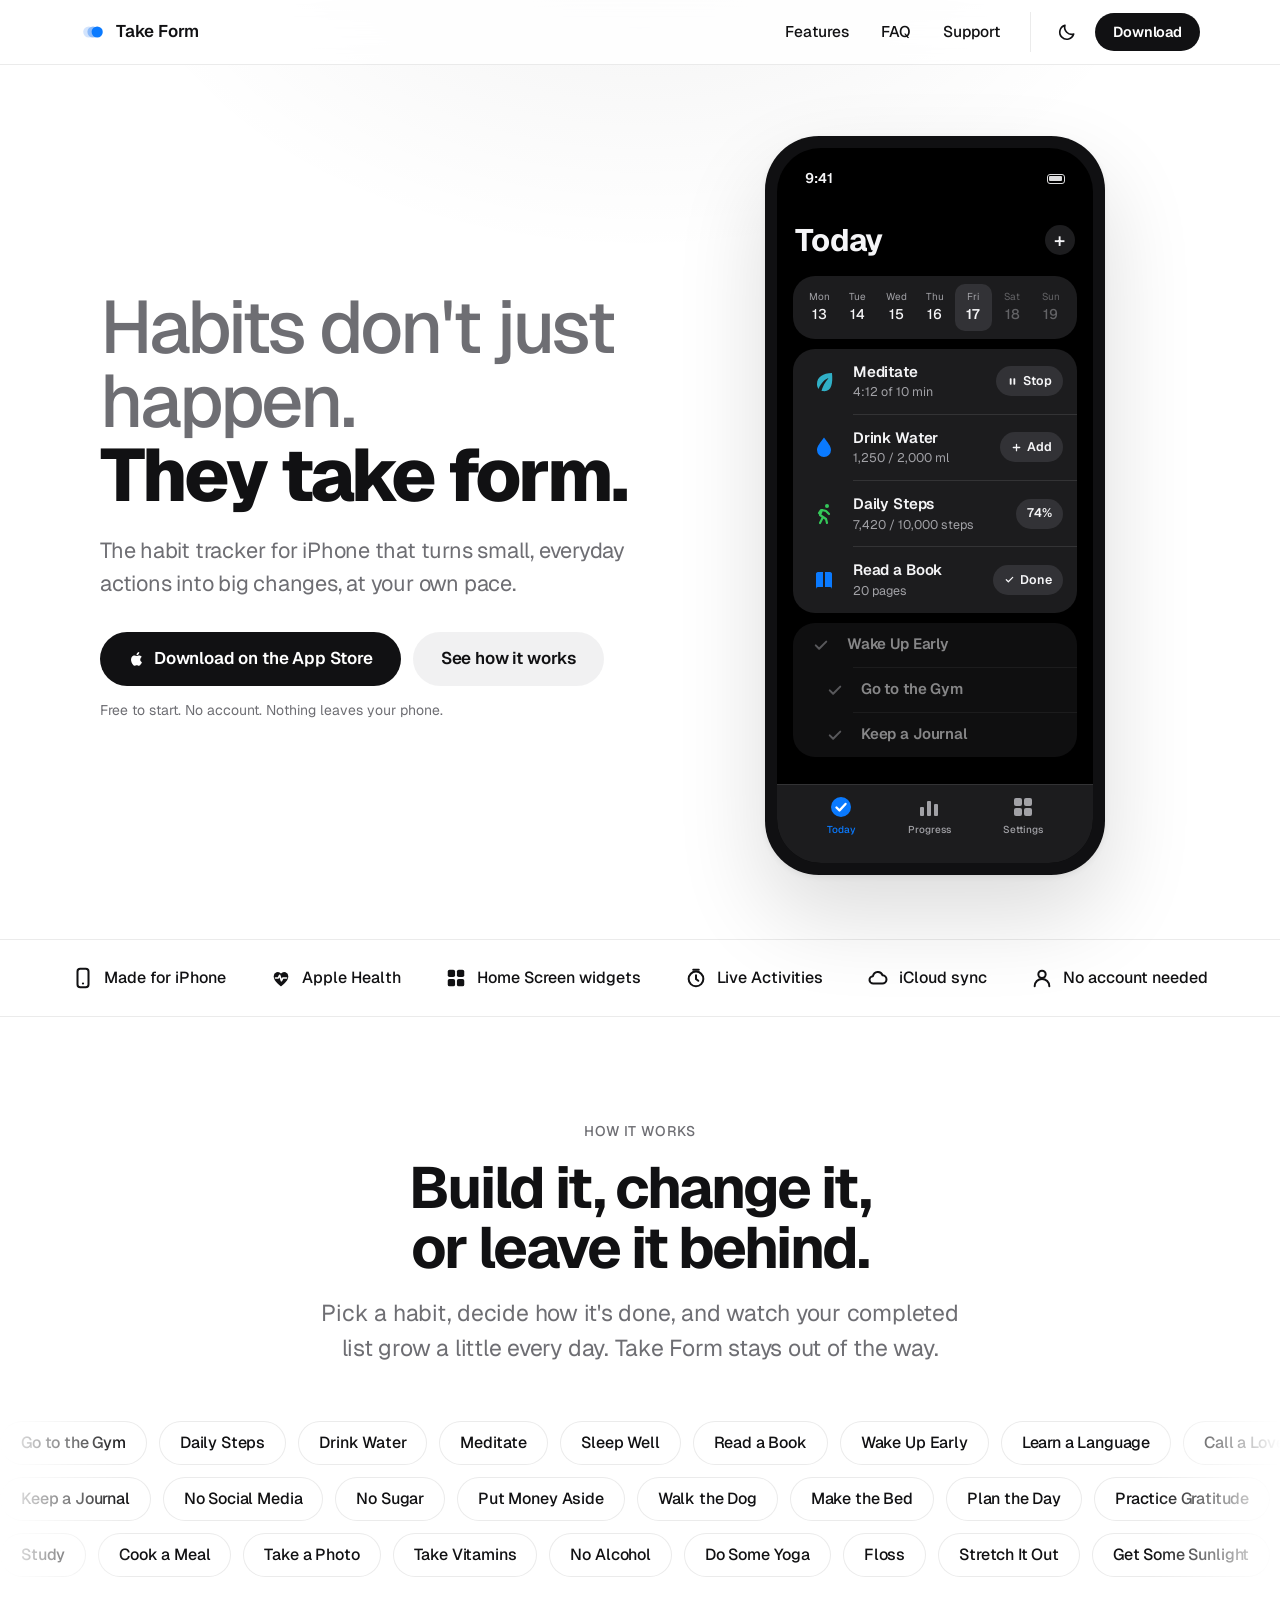
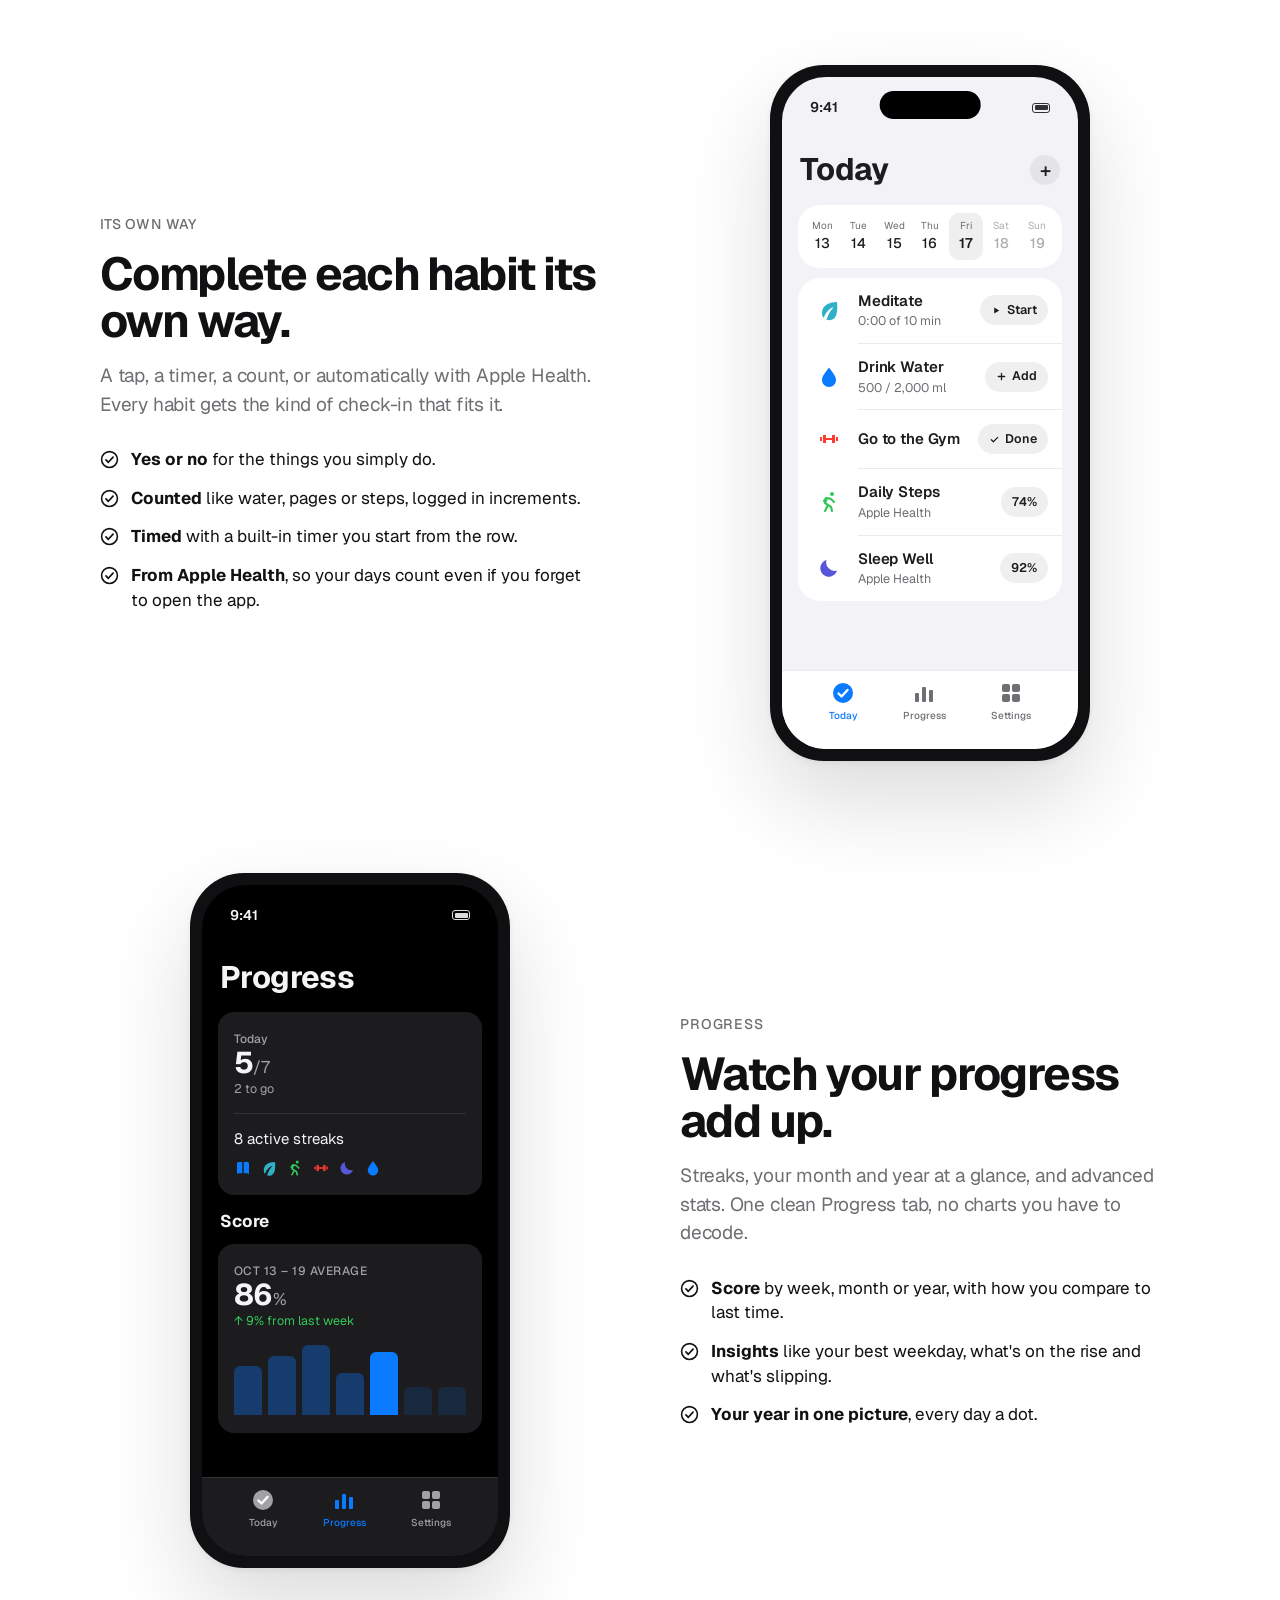
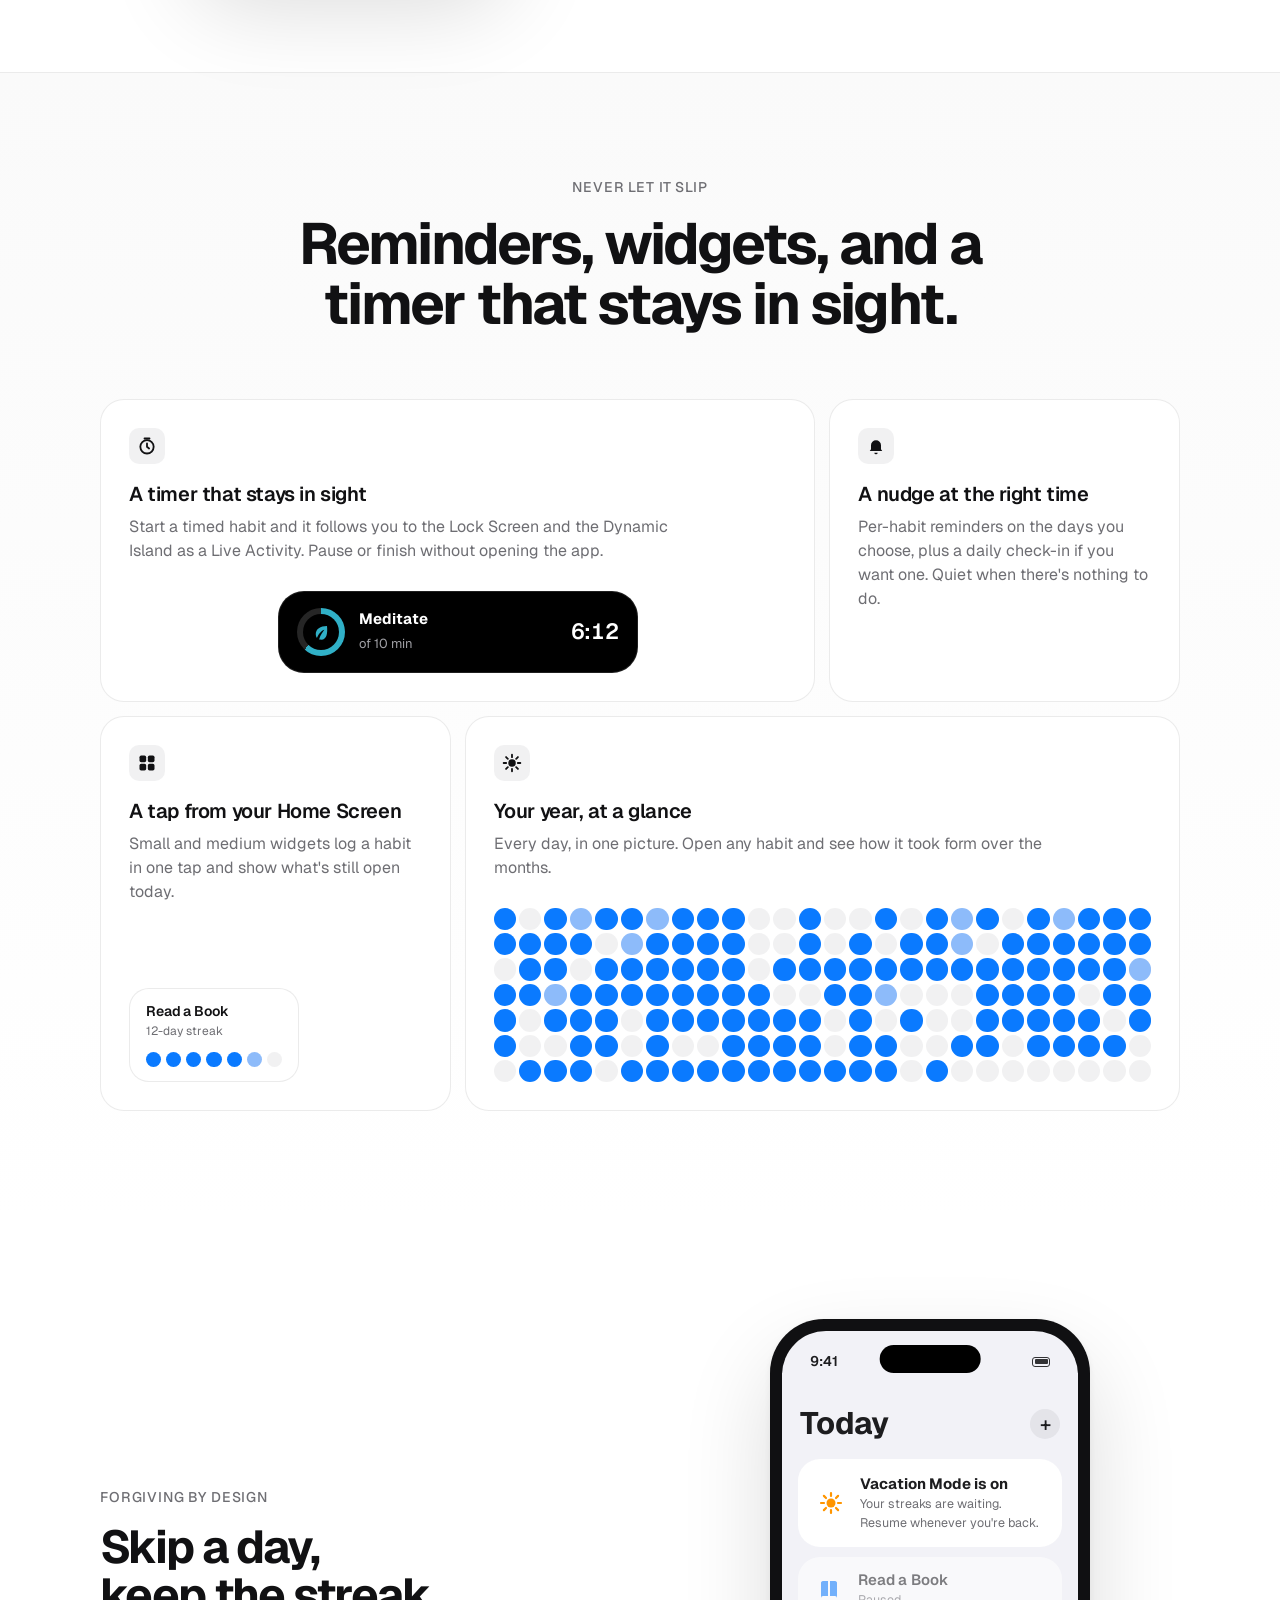
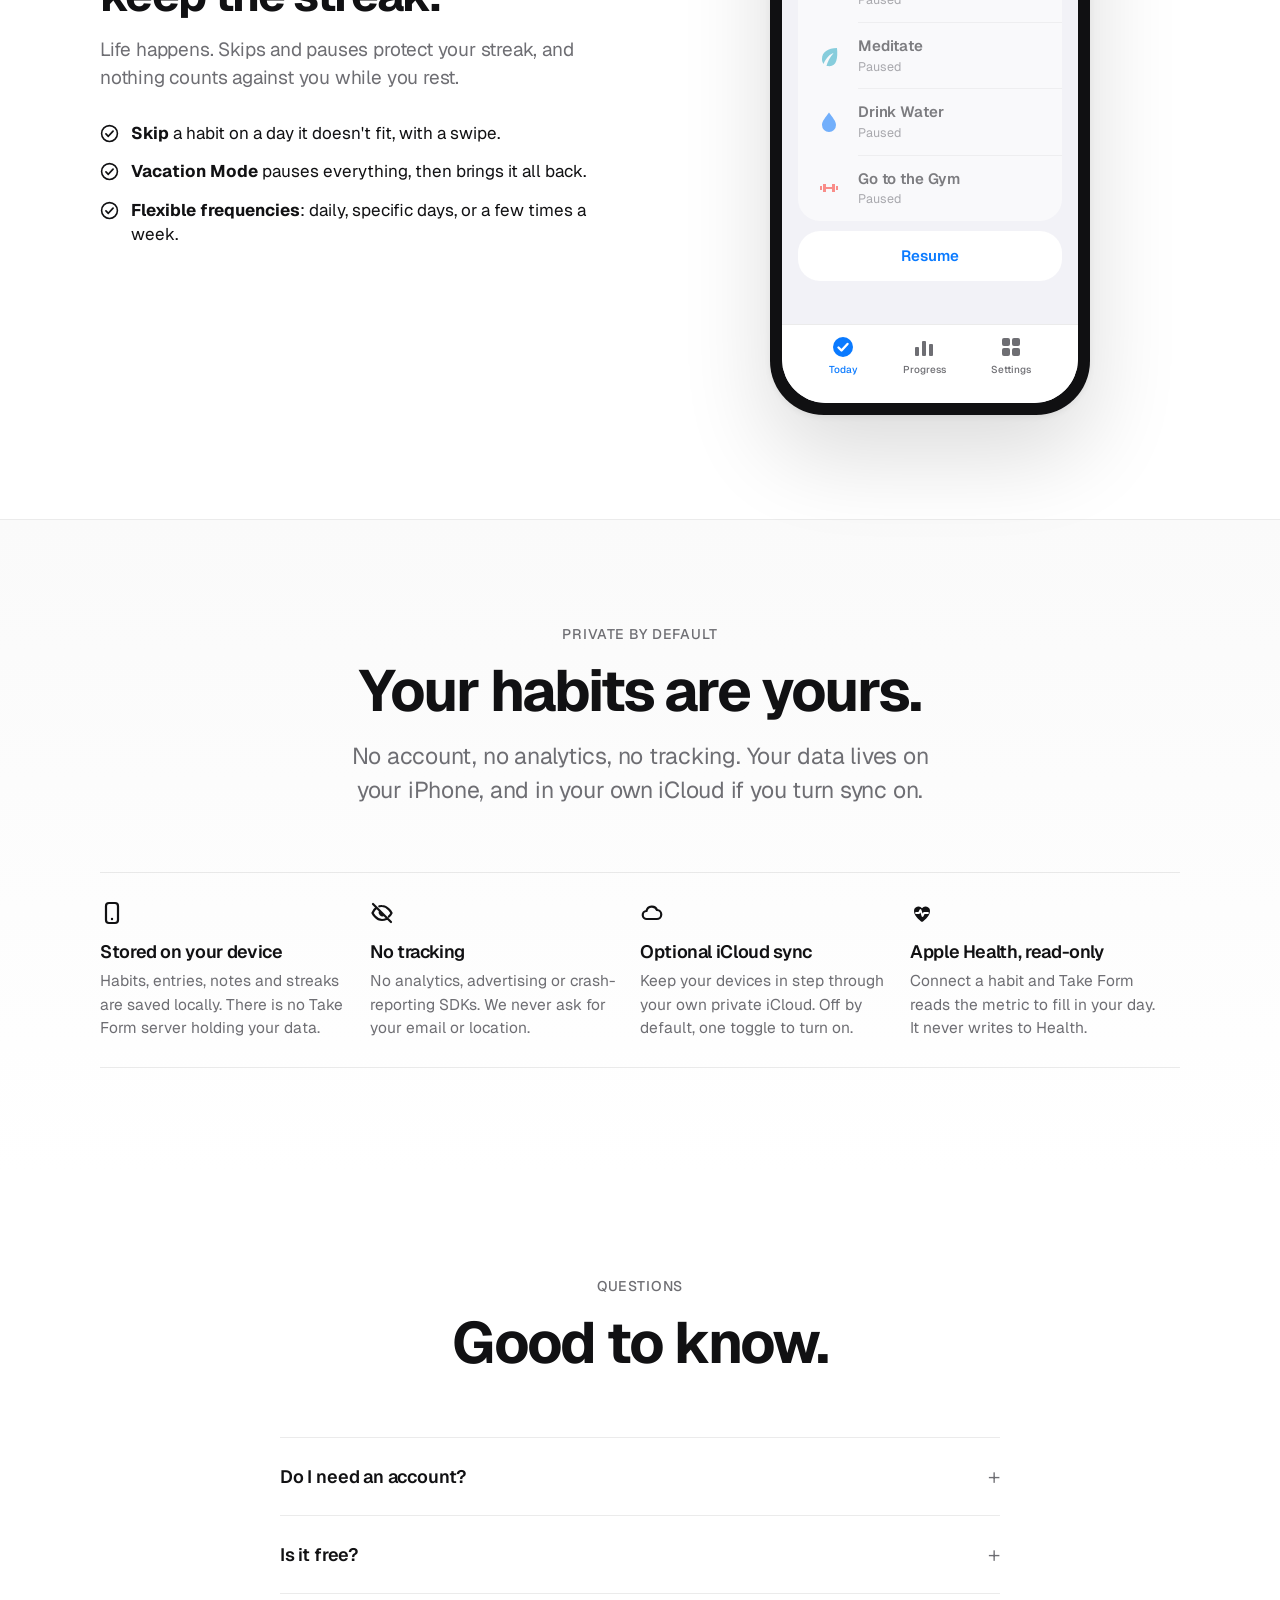
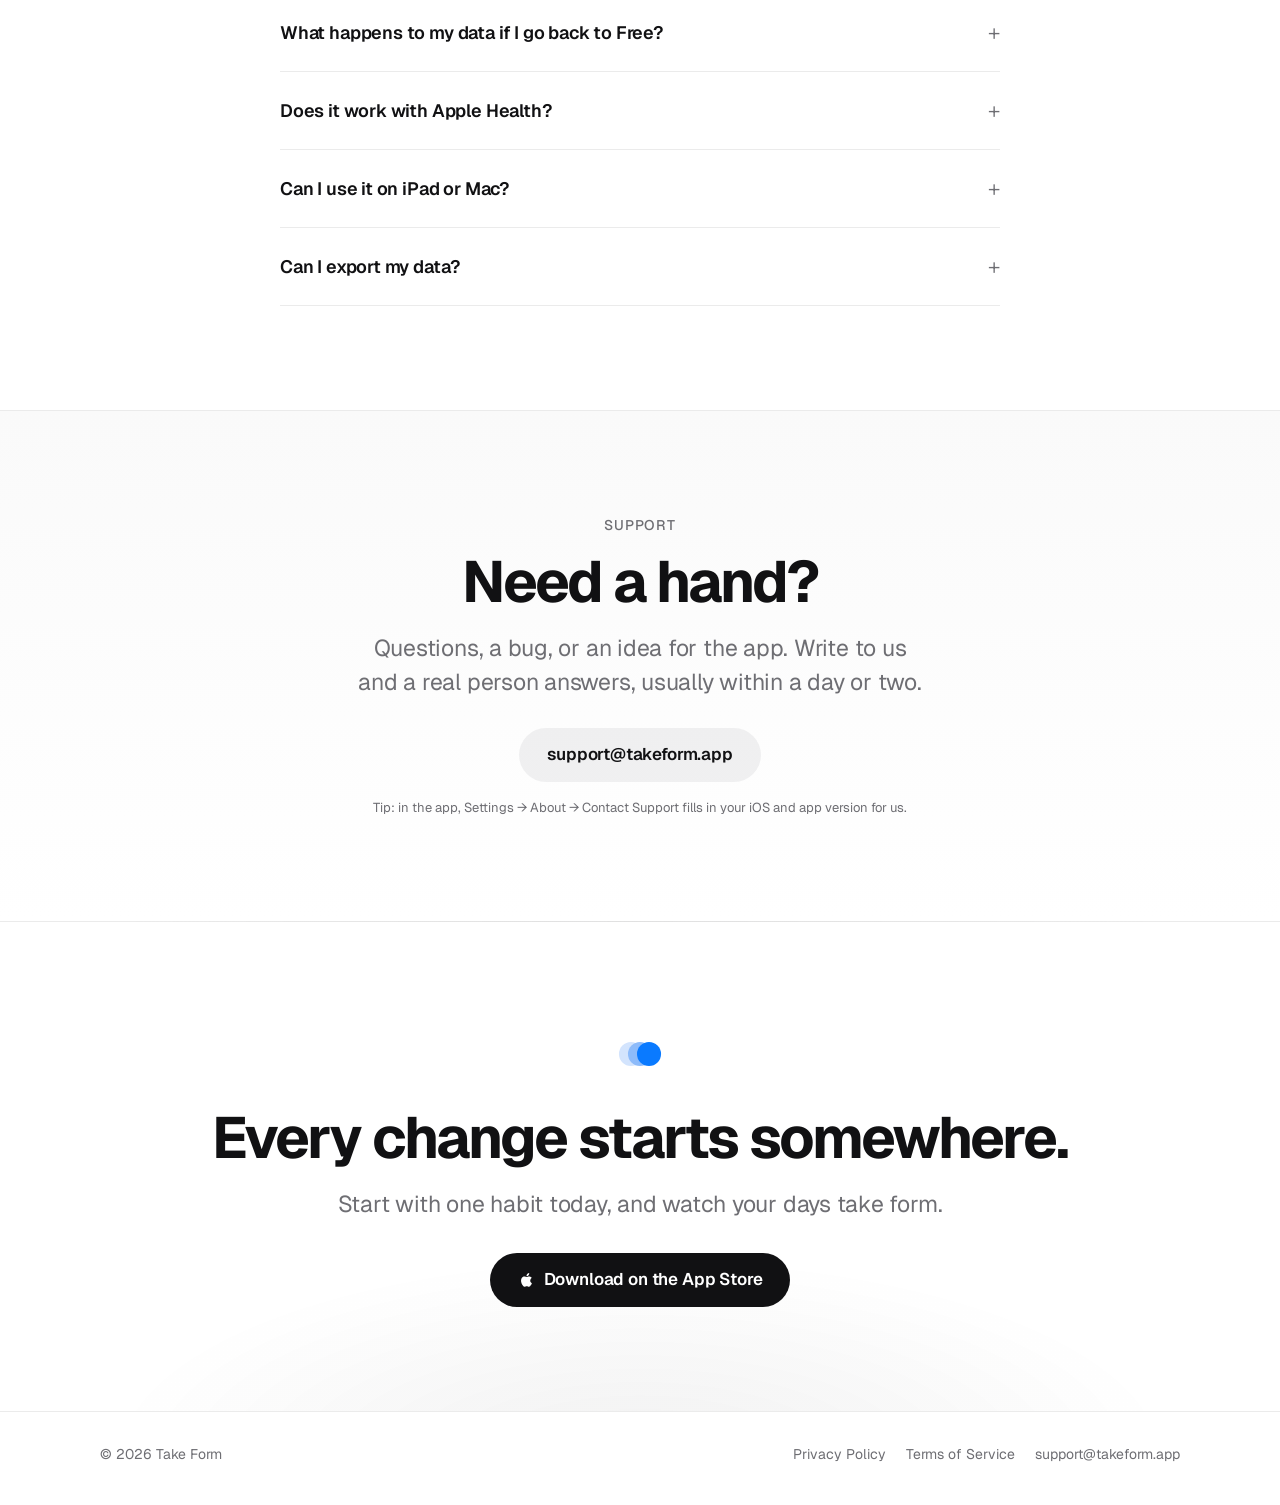
==== commit 1ad43e1f: "Traditional nav bar, larger type, tighter sections - Full-width fixed bar with a hairline, no capsul" ====
--- a/index.html
+++ b/index.html
@@ -17,7 +17,7 @@
   <link rel="preconnect" href="https://fonts.googleapis.com">
   <link rel="preconnect" href="https://fonts.gstatic.com" crossorigin>
   <link rel="stylesheet" href="https://fonts.googleapis.com/css2?family=Geist:wght@400;500;600;700;800&display=swap">
-  <link rel="stylesheet" href="assets/site.css">
+  <link rel="stylesheet" href="assets/site.css?v=1792447351">
 </head>
 <body>
 
@@ -465,6 +465,6 @@
     g.innerHTML = html;
   })();
 </script>
-<script src="assets/site.js"></script>
+<script src="assets/site.js?v=1792447351"></script>
 </body>
 </html>
--- a/assets/site.css
+++ b/assets/site.css
@@ -51,23 +51,18 @@
 .wrap { width: min(1080px, 100% - 32px); margin-inline: auto; }
 .wrap-narrow { width: min(720px, 100% - 32px); margin-inline: auto; }
 
-/* ---------- Nav: floating capsule ---------- */
-.nav { position: fixed; top: 14px; left: 0; right: 0; z-index: 50; display: flex; justify-content: center; pointer-events: none; padding: 0 16px; }
-.nav .pill {
-  pointer-events: auto; display: flex; align-items: center; gap: 6px;
-  height: 52px; padding: 0 6px 0 16px; border-radius: 999px;
-  background: color-mix(in srgb, var(--card) 74%, transparent);
-  -webkit-backdrop-filter: saturate(180%) blur(24px); backdrop-filter: saturate(180%) blur(24px);
-  border: 1px solid var(--hairline);
-  box-shadow: 0 10px 30px rgba(0,0,0,0.08), 0 1px 2px rgba(0,0,0,0.04);
-  max-width: 100%;
-}
-@media (prefers-color-scheme: dark) { :root:not([data-theme="light"]) .nav .pill { box-shadow: 0 10px 30px rgba(0,0,0,0.6); } }
-:root[data-theme="dark"] .nav .pill { box-shadow: 0 10px 30px rgba(0,0,0,0.6); }
-.brand { display: inline-flex; align-items: center; gap: 9px; color: var(--ink); font-weight: 600; font-size: 16px; letter-spacing: -0.01em; padding-right: 10px; }
+/* ---------- Nav: traditional bar ---------- */
+.nav { position: fixed; top: 0; left: 0; right: 0; z-index: 50;
+  background: color-mix(in srgb, var(--bg) 82%, transparent);
+  -webkit-backdrop-filter: saturate(180%) blur(20px); backdrop-filter: saturate(180%) blur(20px);
+  border-bottom: 1px solid var(--hairline); }
+.nav .pill { width: min(1120px, 100% - 40px); margin-inline: auto; display: flex; align-items: center; height: 64px; }
+.brand { display: inline-flex; align-items: center; gap: 10px; color: var(--ink); font-weight: 600; font-size: 17px; letter-spacing: -0.01em; margin-right: auto; }
 .brand:hover { text-decoration: none; }
-.nav-links { display: flex; align-items: center; gap: 2px; }
-.nav-right { display: flex; align-items: center; gap: 6px; margin-left: 6px; }
+.nav-links { display: flex; align-items: center; gap: 4px; }
+.nav-links .link { color: var(--ink); font-size: 15.5px; font-weight: 500; padding: 0 14px; height: 40px; display: inline-flex; align-items: center; border-radius: 999px; }
+.nav-links .link:hover { background: var(--fill); text-decoration: none; }
+.nav-right { display: flex; align-items: center; gap: 8px; margin-left: 16px; padding-left: 16px; border-left: 1px solid var(--hairline); }
 .theme-toggle { width: 40px; height: 40px; border-radius: 999px; border: 0; background: transparent; color: var(--ink); display: grid; place-items: center; cursor: pointer; }
 .theme-toggle:hover { background: var(--fill); }
 .theme-toggle svg { width: 20px; height: 20px; }
@@ -75,11 +70,8 @@
 @media (prefers-color-scheme: dark) { :root:not([data-theme="light"]) .theme-toggle .sun { display: block; } :root:not([data-theme="light"]) .theme-toggle .moon { display: none; } }
 :root[data-theme="dark"] .theme-toggle .sun { display: block; }
 :root[data-theme="dark"] .theme-toggle .moon { display: none; }
-.nav-links .link { color: var(--ink); font-size: 14px; font-weight: 500; padding: 0 12px; height: 40px; display: inline-flex; align-items: center; border-radius: 999px; }
-.nav-links .link:hover { background: var(--fill); text-decoration: none; }
 .nav-links .btn-primary, .nav-links .btn-primary:hover { color: var(--bg); }
-@media (max-width: 720px) { .nav-links { display: none; } .brand { padding-right: 6px; } }
-@media (max-width: 480px) { .nav .pill { padding-left: 12px; height: 48px; } }
+@media (max-width: 720px) { .nav-links { display: none; } .nav-right { margin-left: 0; padding-left: 0; border-left: 0; } .nav .pill { height: 58px; width: min(1120px, 100% - 32px); } }
 
 /* ---------- Buttons: ink on paper ---------- */
 .btn {
@@ -93,28 +85,28 @@
 .btn-primary:hover { opacity: .86; }
 .btn-quiet { background: var(--fill); color: var(--ink); }
 .btn-quiet:hover { background: var(--fill-2); }
-.btn-sm { height: 36px; padding: 0 16px; font-size: 14px; }
+.btn-sm { height: 38px; padding: 0 18px; font-size: 14.5px; }
 .btn-lg { height: 54px; padding: 0 28px; font-size: 17px; }
 
 .mark { width: 26px; height: 26px; }
 
 /* ---------- Type ---------- */
-.eyebrow { color: var(--ink-2); font-weight: 500; font-size: 13px; letter-spacing: 0.06em; text-transform: uppercase; margin-bottom: 16px; }
+.eyebrow { color: var(--ink-2); font-weight: 500; font-size: 14px; letter-spacing: 0.06em; text-transform: uppercase; margin-bottom: 16px; }
 h1 { font-size: clamp(44px, 7.2vw, 82px); line-height: 1.0; font-weight: 700; letter-spacing: -0.04em; }
-h2 { font-size: clamp(32px, 4.6vw, 54px); line-height: 1.04; font-weight: 700; letter-spacing: -0.035em; }
-h3 { font-size: 20px; font-weight: 600; letter-spacing: -0.02em; line-height: 1.25; }
-.lead { color: var(--ink-2); font-size: clamp(17px, 2vw, 21px); line-height: 1.5; letter-spacing: -0.01em; }
+h2 { font-size: clamp(34px, 4.8vw, 58px); line-height: 1.04; font-weight: 700; letter-spacing: -0.035em; }
+h3 { font-size: 21px; font-weight: 600; letter-spacing: -0.02em; line-height: 1.25; }
+.lead { color: var(--ink-2); font-size: clamp(18px, 2.1vw, 23px); line-height: 1.5; letter-spacing: -0.01em; }
 .muted { color: var(--ink-2); }
 
 /* ---------- Hero ---------- */
-.hero { position: relative; overflow: hidden; padding: 140px 0 0;
+.hero { position: relative; overflow: hidden; padding: 136px 0 0;
   background:
     radial-gradient(60% 50% at 50% -10%, color-mix(in srgb, var(--ink) 6%, transparent), transparent 70%),
     var(--bg);
 }
 .h1-quiet { color: var(--ink-2); font-weight: 500; }
 .h1-loud { color: var(--ink); font-weight: 800; }
-.chips { margin: -16px 0 110px; display: grid; gap: 12px; overflow: hidden;
+.chips { margin: -8px 0 88px; display: grid; gap: 12px; overflow: hidden;
   -webkit-mask-image: linear-gradient(90deg, transparent, #000 10%, #000 90%, transparent);
   mask-image: linear-gradient(90deg, transparent, #000 10%, #000 90%, transparent); }
 .chips-row { overflow: hidden; }
@@ -126,24 +118,24 @@
   border: 1px solid var(--hairline); background: var(--card); color: var(--ink); font-size: 16px; font-weight: 500; letter-spacing: -0.01em; white-space: nowrap; }
 @keyframes chips-scroll { from { transform: translateX(0); } to { transform: translateX(-50%); } }
 @media (prefers-reduced-motion: reduce) { .chips-track { animation: none; } }
-@media (max-width: 720px) { .chip { height: 38px; padding: 0 16px; font-size: 14.5px; } .chips { gap: 10px; margin: -8px 0 80px; } }
+@media (max-width: 720px) { .chip { height: 38px; padding: 0 16px; font-size: 14.5px; } .chips { gap: 10px; margin: -4px 0 64px; } }
 .support-mail { margin-top: 28px; font-size: 17px; height: 54px; padding: 0 28px; }
 .section-head .fine { margin-top: 16px; font-size: 13px; }
 #support .section-head { margin-bottom: 0; }
 .hero-grid { display: grid; grid-template-columns: 1.05fr 0.95fr; align-items: center; gap: 48px; }
 .hero-copy { text-align: left; }
-.hero h1 { font-size: clamp(40px, 5.4vw, 68px); max-width: 12ch; }
-.hero .lead { max-width: 38ch; margin: 22px 0 0; font-size: clamp(17px, 1.6vw, 20px); }
+.hero h1 { font-size: clamp(42px, 5.8vw, 74px); max-width: 12ch; }
+.hero .lead { max-width: 38ch; margin: 22px 0 0; font-size: clamp(18px, 1.7vw, 22px); }
 .hero .cta { display: flex; gap: 12px; margin-top: 32px; flex-wrap: wrap; }
-.hero .fine { color: var(--ink-2); font-size: 13px; margin-top: 14px; }
+.hero .fine { color: var(--ink-2); font-size: 14px; margin-top: 14px; }
 .hero-phone { width: min(340px, 86vw); justify-self: center; }
 @media (max-width: 860px) { .hero-grid { grid-template-columns: 1fr; gap: 44px; } .hero-copy { text-align: center; } .hero h1 { margin-inline: auto; max-width: 14ch; } .hero .lead { margin-inline: auto; } .hero .cta { justify-content: center; } }
 @media (max-width: 720px) { .hero { padding-top: 112px; } }
 
 /* ---------- Trust strip (platforms / facts) ---------- */
-.strip { border-top: 1px solid var(--hairline); border-bottom: 1px solid var(--hairline); padding: 28px 0; margin-top: 72px; }
+.strip { border-top: 1px solid var(--hairline); border-bottom: 1px solid var(--hairline); padding: 26px 0; margin-top: 64px; }
 .strip ul { list-style: none; display: flex; justify-content: center; gap: 44px; flex-wrap: wrap; }
-.strip li { display: inline-flex; align-items: center; gap: 10px; color: var(--ink); font-size: 15.5px; font-weight: 500; }
+.strip li { display: inline-flex; align-items: center; gap: 10px; color: var(--ink); font-size: 16px; font-weight: 500; }
 .strip li svg { width: 22px; height: 22px; color: var(--ink); }
 @media (max-width: 720px) { .strip ul { gap: 16px 24px; } .strip { margin-top: 48px; padding: 22px 0; } .strip li { font-size: 14px; } }
 
@@ -190,27 +182,27 @@
 .tabbar svg { width: 24px; height: 24px; }
 
 /* ---------- Sections: one idea per screen (the Streaks rhythm) ---------- */
-section { padding: 120px 0; scroll-margin-top: 72px; }
-@media (max-width: 720px) { section { padding: 80px 0; } }
-.section-head { max-width: 680px; margin: 0 auto 80px; text-align: center; }
-@media (max-width: 720px) { .section-head { margin-bottom: 48px; } }
+section { padding: 104px 0; scroll-margin-top: 64px; }
+@media (max-width: 720px) { section { padding: 72px 0; } }
+.section-head { max-width: 720px; margin: 0 auto 64px; text-align: center; }
+@media (max-width: 720px) { .section-head { margin-bottom: 40px; } }
 .section-head .lead { margin-top: 18px; max-width: 50ch; margin-inline: auto; text-wrap: balance; }
 
 .feature { display: grid; grid-template-columns: 1fr 1fr; gap: 80px; align-items: center; }
-.feature + .feature { margin-top: 140px; }
+.feature + .feature { margin-top: 112px; }
 .feature.flip .copy { order: 2; }
-.feature .copy h2 { font-size: clamp(30px, 3.6vw, 44px); margin-bottom: 16px; }
-.feature .copy .lead { font-size: 18px; }
+.feature .copy h2 { font-size: clamp(32px, 3.8vw, 46px); margin-bottom: 16px; }
+.feature .copy .lead { font-size: 19px; }
 .feature .copy ul { list-style: none; margin-top: 28px; display: grid; gap: 14px; }
-.feature .copy li { display: flex; gap: 12px; align-items: flex-start; font-size: 15.5px; line-height: 1.45; }
-.feature .copy li svg { width: 18px; height: 18px; flex: none; margin-top: 2px; color: var(--ink); }
+.feature .copy li { display: flex; gap: 12px; align-items: flex-start; font-size: 17px; line-height: 1.45; }
+.feature .copy li svg { width: 19px; height: 19px; flex: none; margin-top: 3px; color: var(--ink); }
 .feature .art { display: flex; justify-content: center; }
 .feature .art .phone { width: min(320px, 80vw); }
 @media (max-width: 860px) {
   .feature { grid-template-columns: 1fr; gap: 44px; text-align: center; }
   .feature .copy ul { text-align: left; max-width: 440px; margin-inline: auto; }
   .feature.flip .copy { order: 0; }
-  .feature + .feature { margin-top: 100px; }
+  .feature + .feature { margin-top: 88px; }
 }
 
 /* ---------- Divided section (subtle band) ---------- */
@@ -219,8 +211,8 @@
 /* ---------- Grid of quiet tiles ---------- */
 .grid { display: grid; grid-template-columns: repeat(3, 1fr); gap: 14px; }
 .tile { border: 1px solid var(--hairline); border-radius: 24px; padding: 28px; display: flex; flex-direction: column; gap: 8px; min-height: 232px; overflow: hidden; background: var(--bg); }
-.tile h3 { font-size: 18px; }
-.tile p { color: var(--ink-2); font-size: 15px; line-height: 1.5; max-width: 52ch; }
+.tile h3 { font-size: 20px; }
+.tile p { color: var(--ink-2); font-size: 16px; line-height: 1.5; max-width: 52ch; }
 .tile .glyph { width: 36px; height: 36px; border-radius: 10px; display: grid; place-items: center; color: var(--ink); background: var(--fill); margin-bottom: 10px; }
 .tile .glyph svg { width: 20px; height: 20px; }
 .tile.wide { grid-column: span 2; }
@@ -262,8 +254,8 @@
 /* ---------- Privacy: a plain list ---------- */
 .plist { display: grid; grid-template-columns: repeat(4, 1fr); gap: 0; border-top: 1px solid var(--hairline); }
 .plist > div { padding: 28px 24px 28px 0; border-bottom: 1px solid var(--hairline); }
-.plist h3 { font-size: 17px; margin: 16px 0 6px; }
-.plist p { color: var(--ink-2); font-size: 14.5px; line-height: 1.5; }
+.plist h3 { font-size: 18px; margin: 16px 0 6px; }
+.plist p { color: var(--ink-2); font-size: 15.5px; line-height: 1.5; }
 .plist svg { width: 24px; height: 24px; color: var(--ink); }
 @media (max-width: 860px) { .plist { grid-template-columns: 1fr 1fr; } }
 @media (max-width: 480px) { .plist { grid-template-columns: 1fr; } }
@@ -272,11 +264,11 @@
 .faq { max-width: 720px; margin: 0 auto; }
 .faq details { border-top: 1px solid var(--hairline); padding: 22px 0; }
 .faq details:last-child { border-bottom: 1px solid var(--hairline); }
-.faq summary { cursor: pointer; font-weight: 600; font-size: 17px; letter-spacing: -0.01em; list-style: none; display: flex; justify-content: space-between; align-items: center; gap: 16px; }
+.faq summary { cursor: pointer; font-weight: 600; font-size: 18px; letter-spacing: -0.01em; list-style: none; display: flex; justify-content: space-between; align-items: center; gap: 16px; }
 .faq summary::-webkit-details-marker { display: none; }
 .faq summary::after { content: "+"; color: var(--ink-2); font-size: 22px; font-weight: 300; transition: transform .2s; }
 .faq details[open] summary::after { transform: rotate(45deg); }
-.faq p { color: var(--ink-2); margin-top: 12px; font-size: 16px; line-height: 1.55; max-width: 60ch; }
+.faq p { color: var(--ink-2); margin-top: 12px; font-size: 17px; line-height: 1.55; max-width: 60ch; }
 
 /* ---------- Final CTA ---------- */
 .cta-final { text-align: center; position: relative; overflow: hidden; border-top: 1px solid var(--hairline);
@@ -285,14 +277,14 @@
 .cta-final .lead { max-width: 44ch; margin: 18px auto 32px; text-wrap: balance; }
 
 /* ---------- Footer ---------- */
-footer { padding: 32px 0 40px; border-top: 1px solid var(--hairline); color: var(--ink-2); font-size: 13px; }
+footer { padding: 32px 0 40px; border-top: 1px solid var(--hairline); color: var(--ink-2); font-size: 14px; }
 footer .wrap { display: flex; justify-content: space-between; align-items: center; gap: 16px; flex-wrap: wrap; }
 footer nav { display: flex; gap: 20px; flex-wrap: wrap; align-items: center; }
 footer a { color: var(--ink-2); }
 footer a:hover { color: var(--ink); text-decoration: none; }
 
 /* ---------- Legal pages ---------- */
-.legal { padding: 136px 0 96px; }
+.legal { padding: 128px 0 96px; }
 .legal h1 { font-size: clamp(34px, 5vw, 48px); margin-bottom: 8px; }
 .legal .date { color: var(--ink-2); font-size: 14px; margin-bottom: 40px; }
 .legal h2 { font-size: 22px; margin: 40px 0 12px; letter-spacing: -0.02em; }
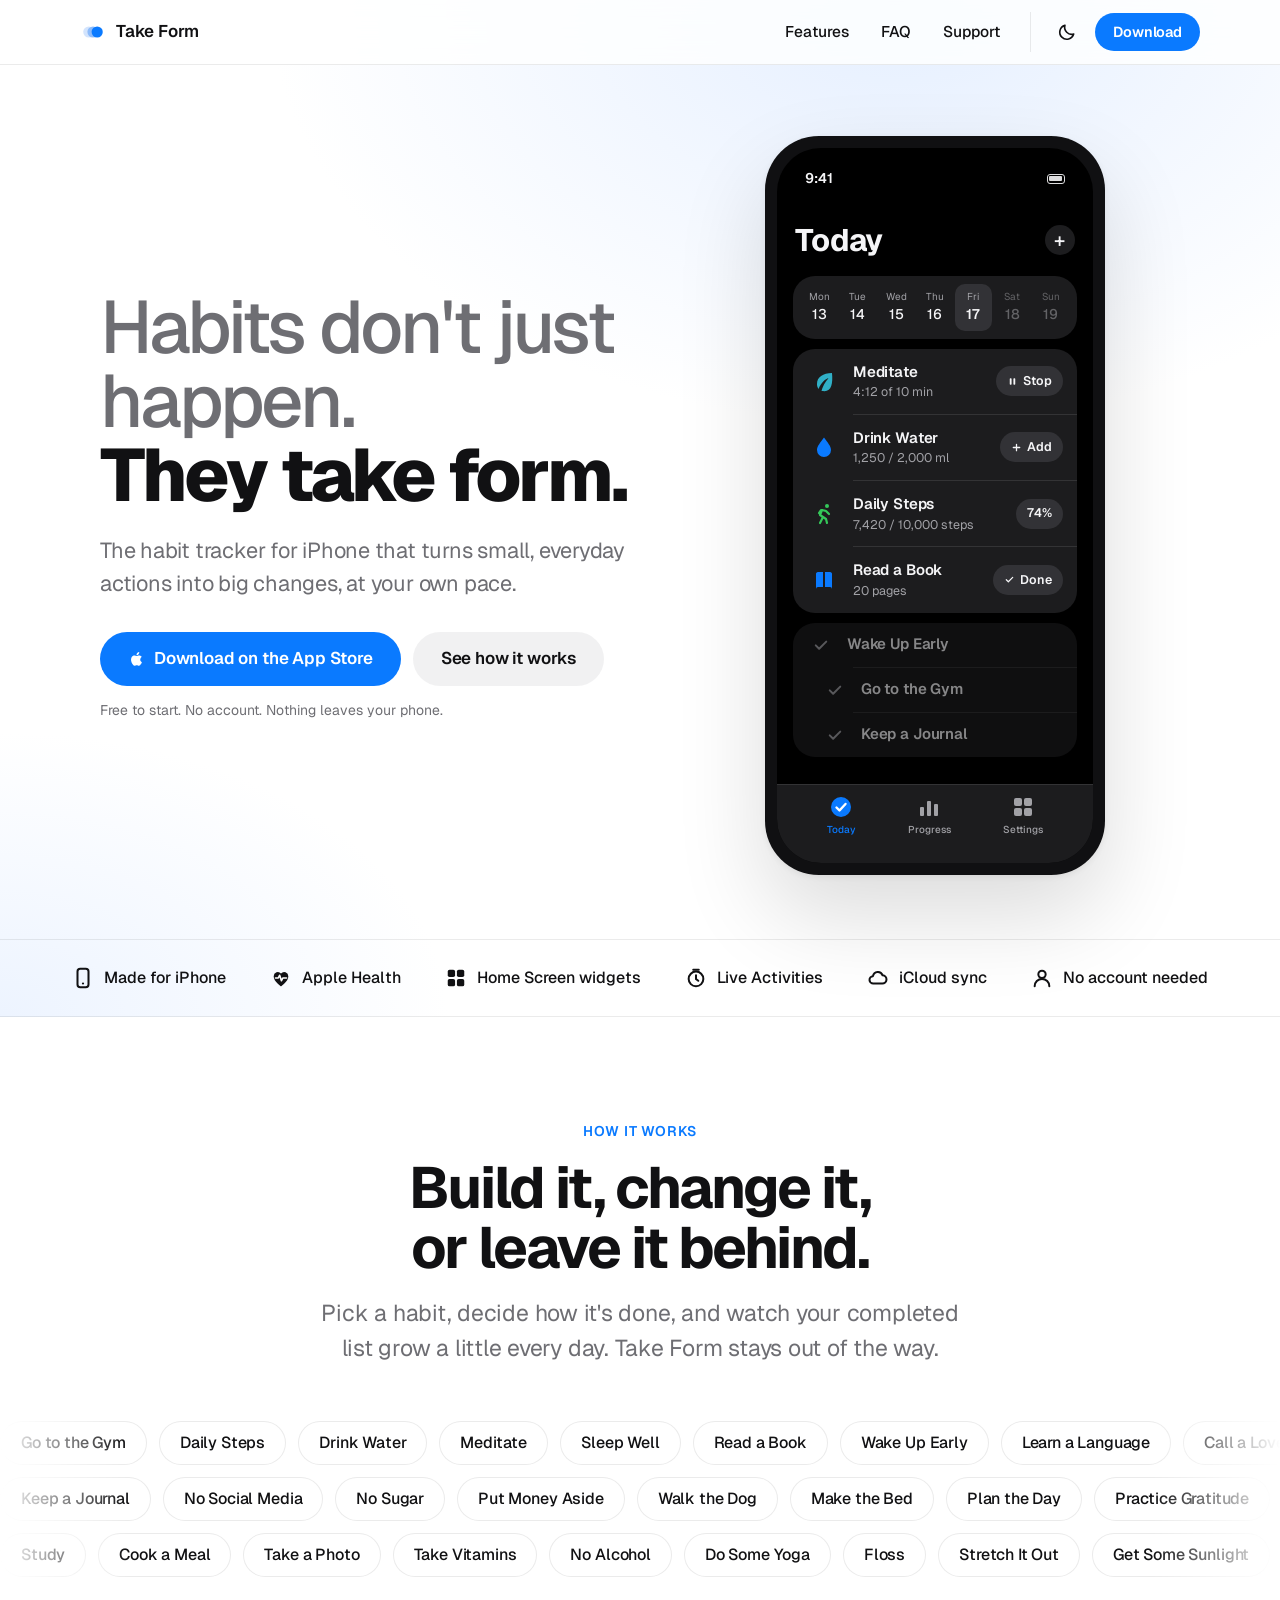
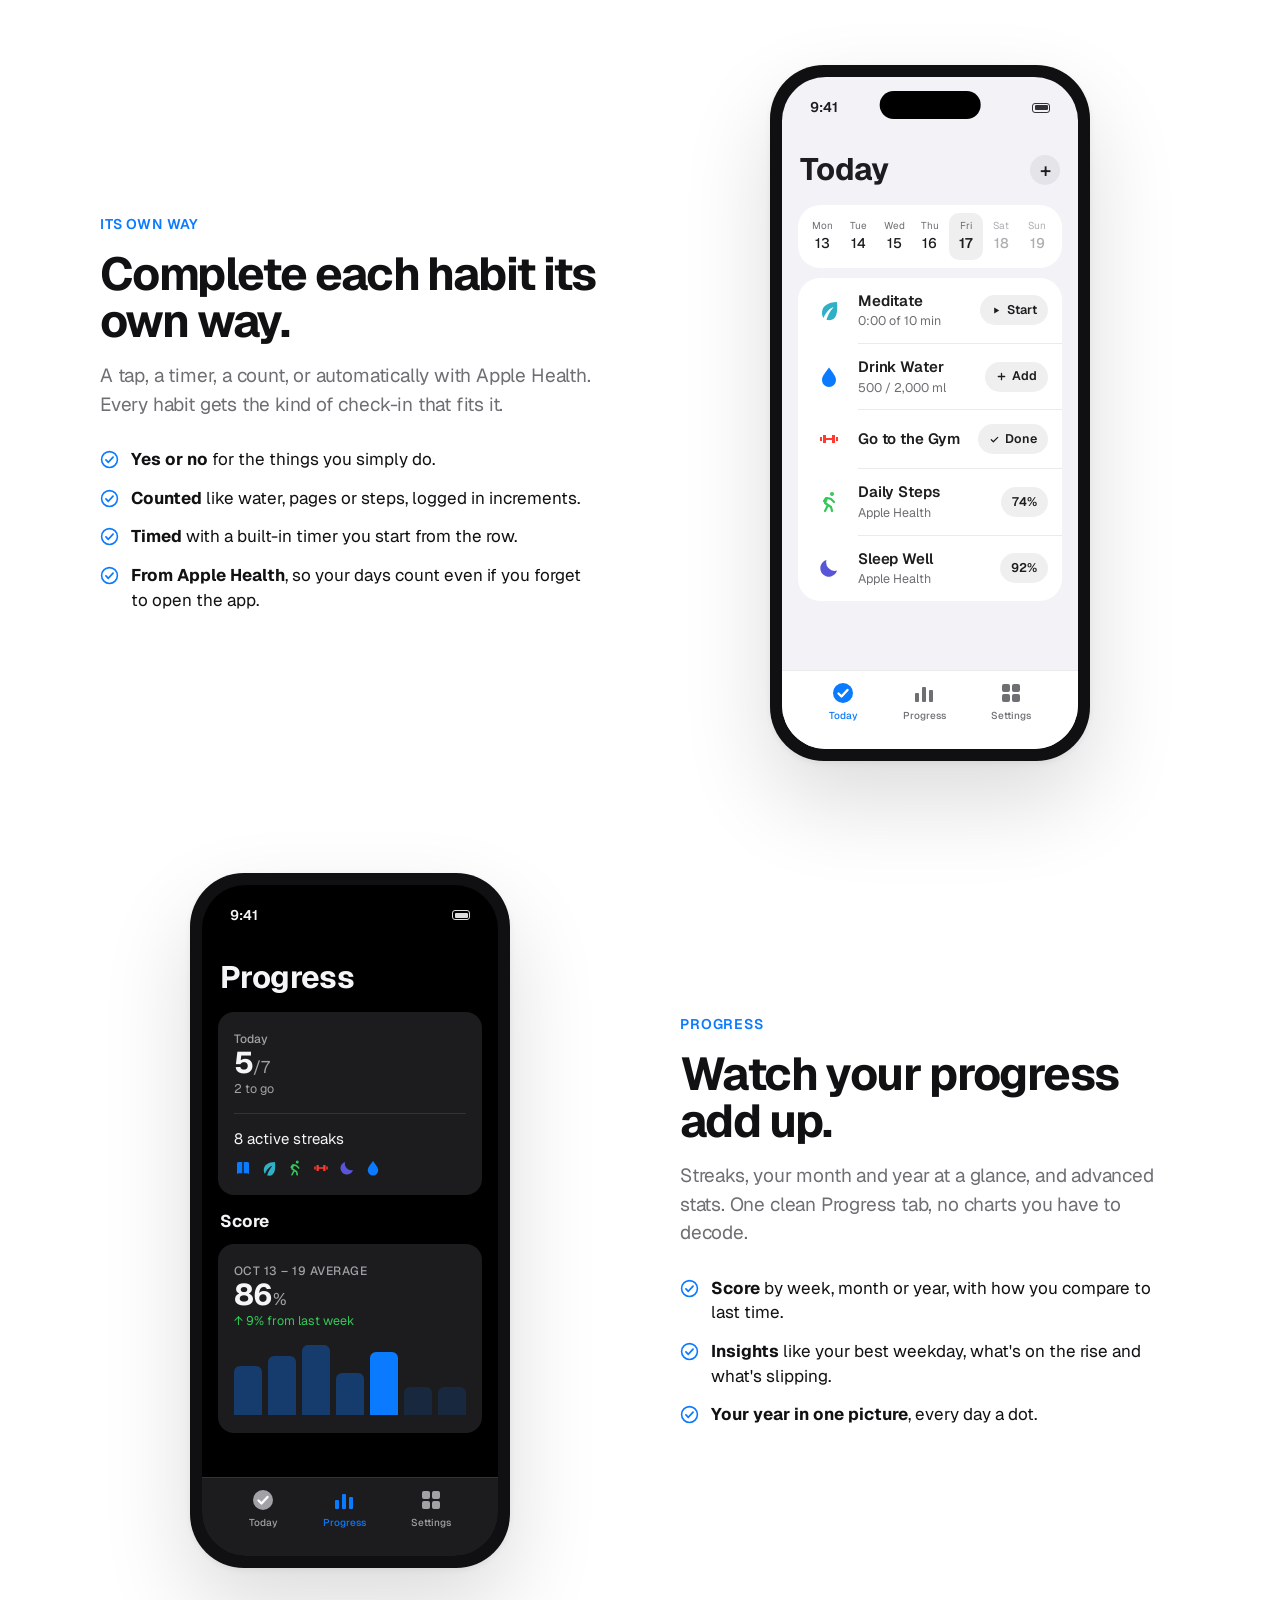
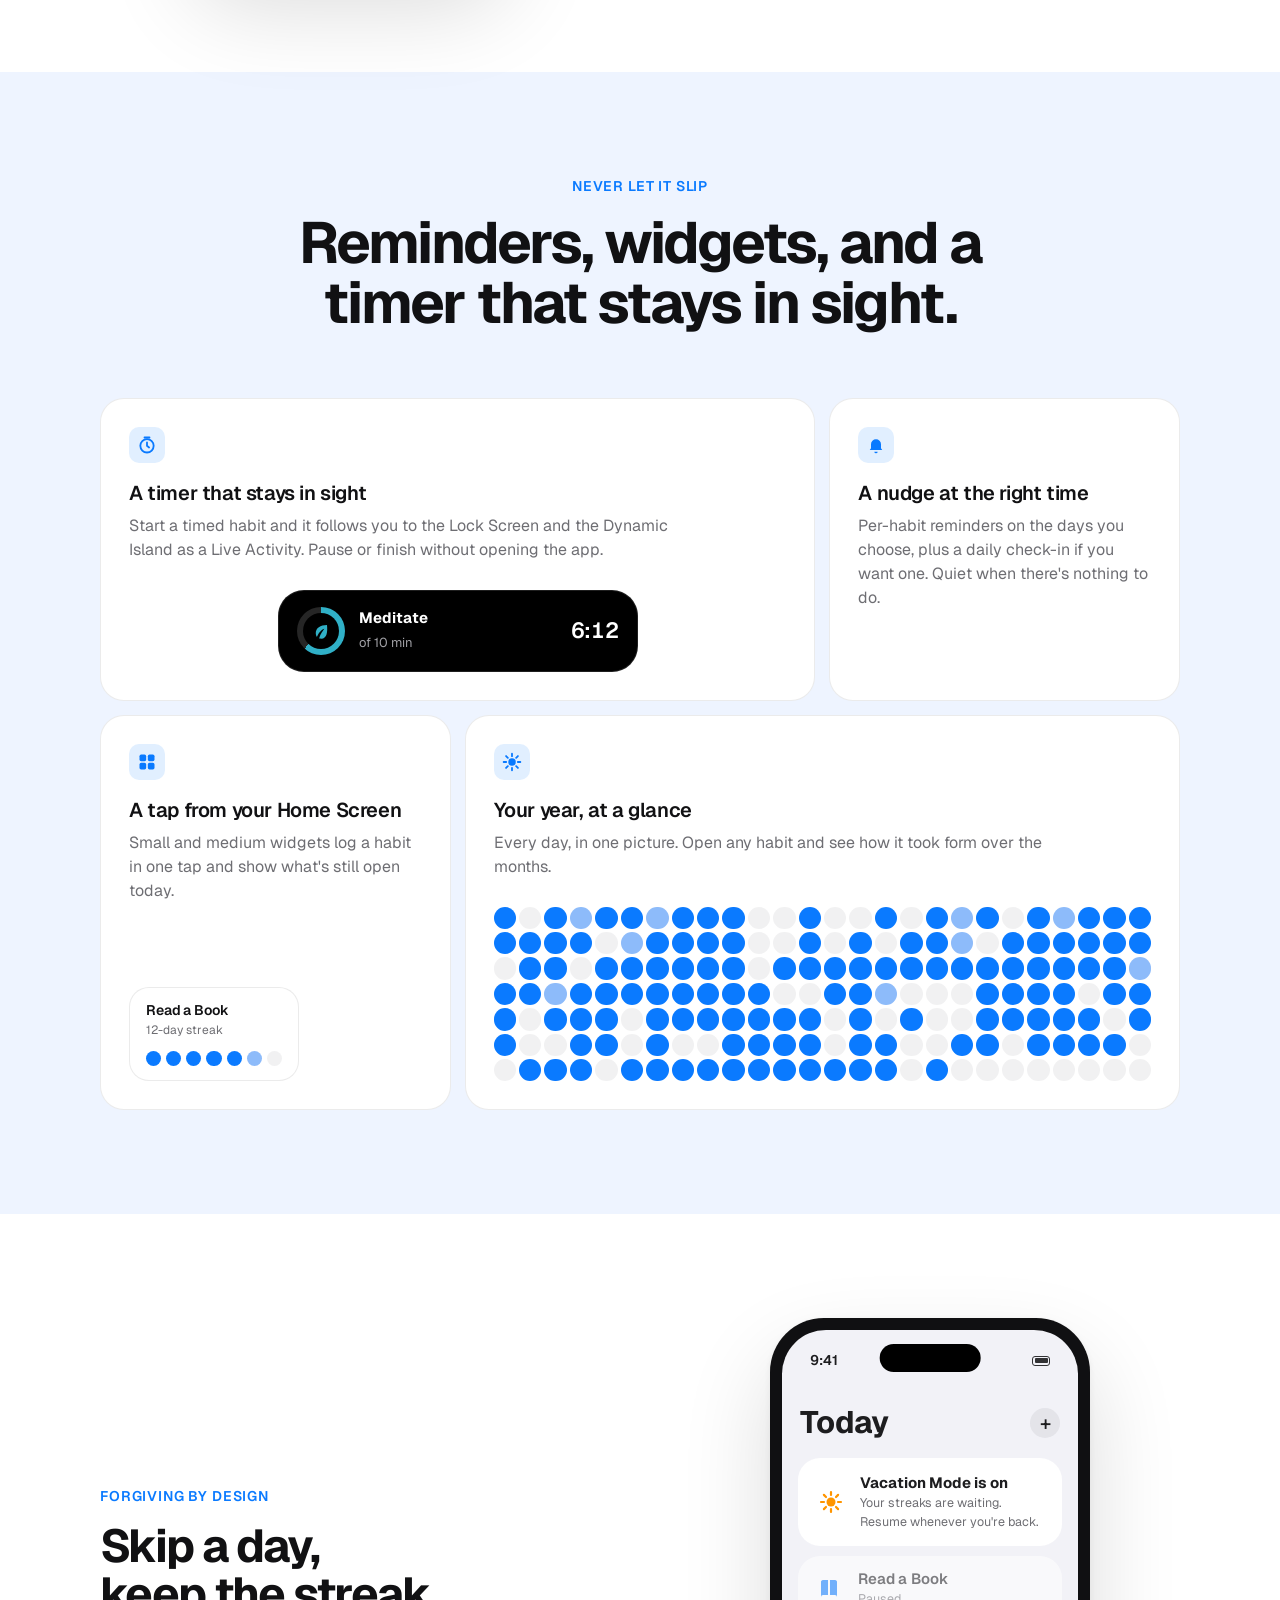
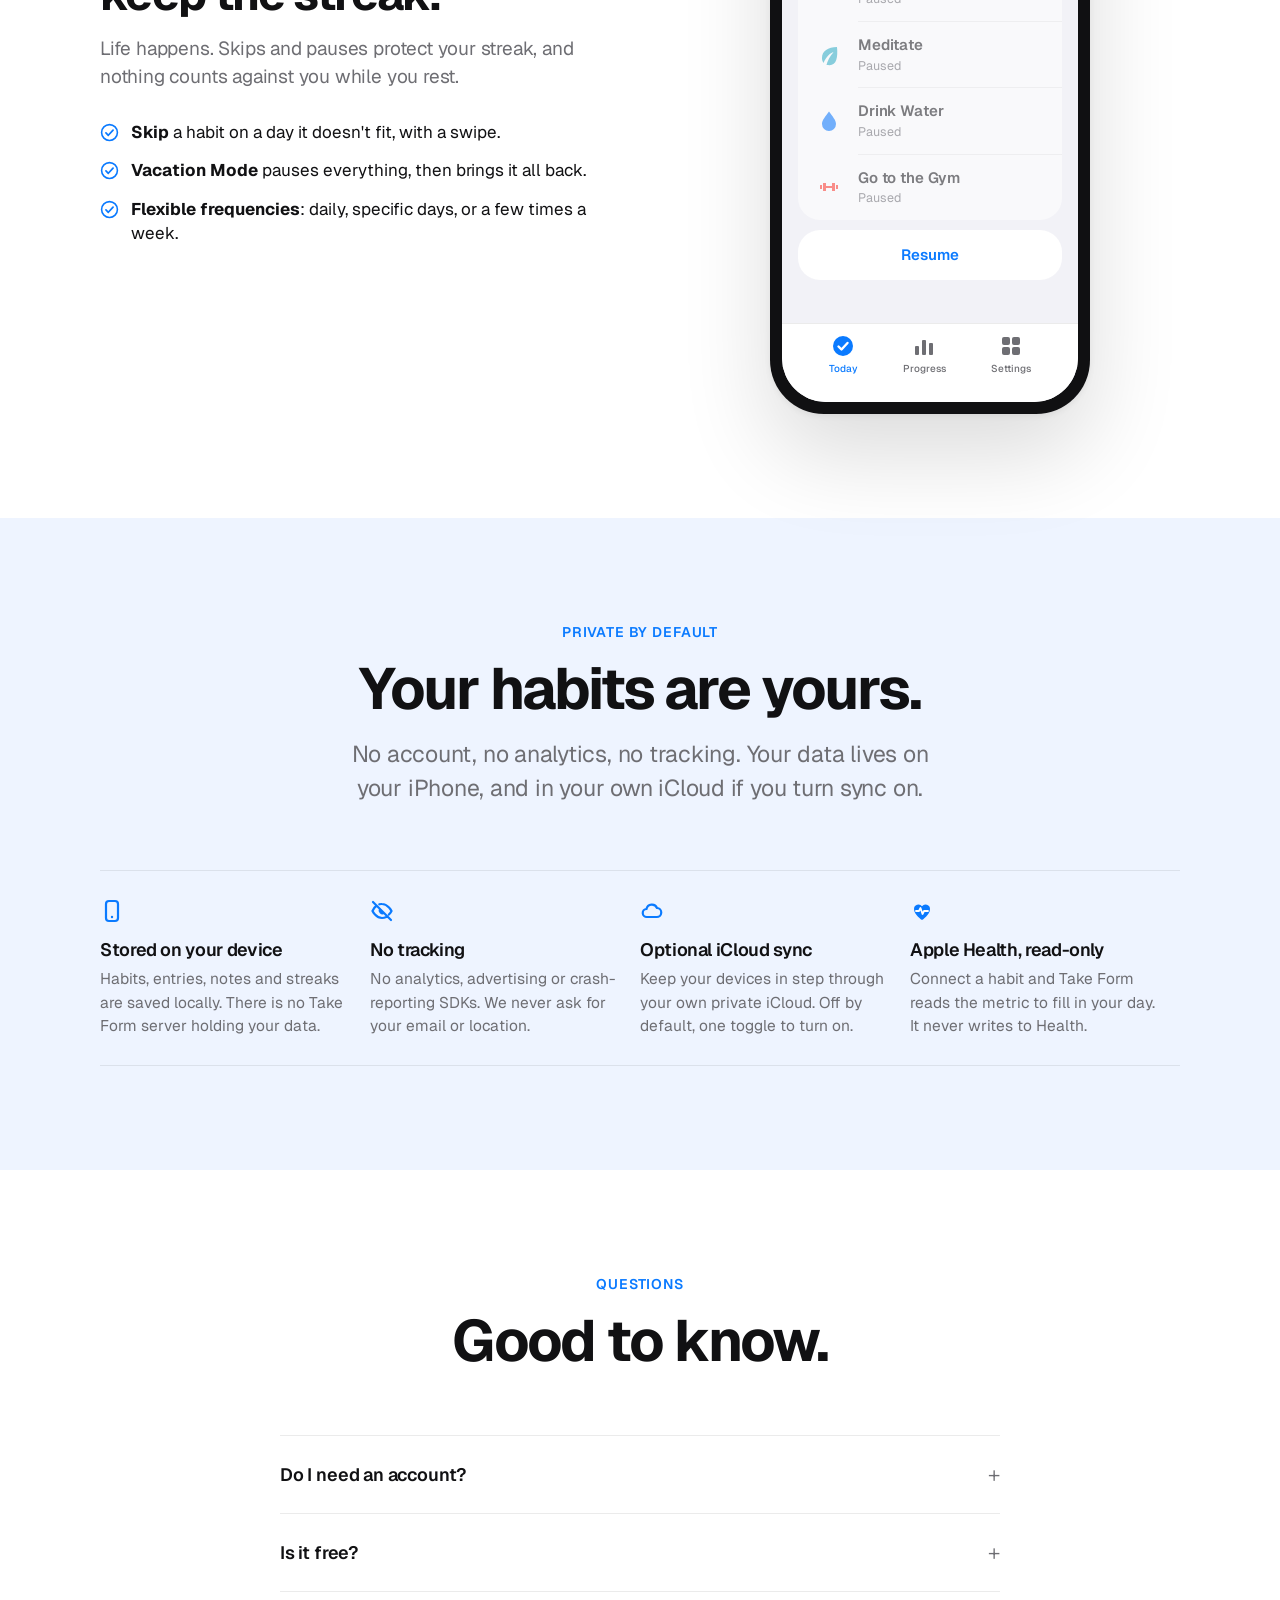
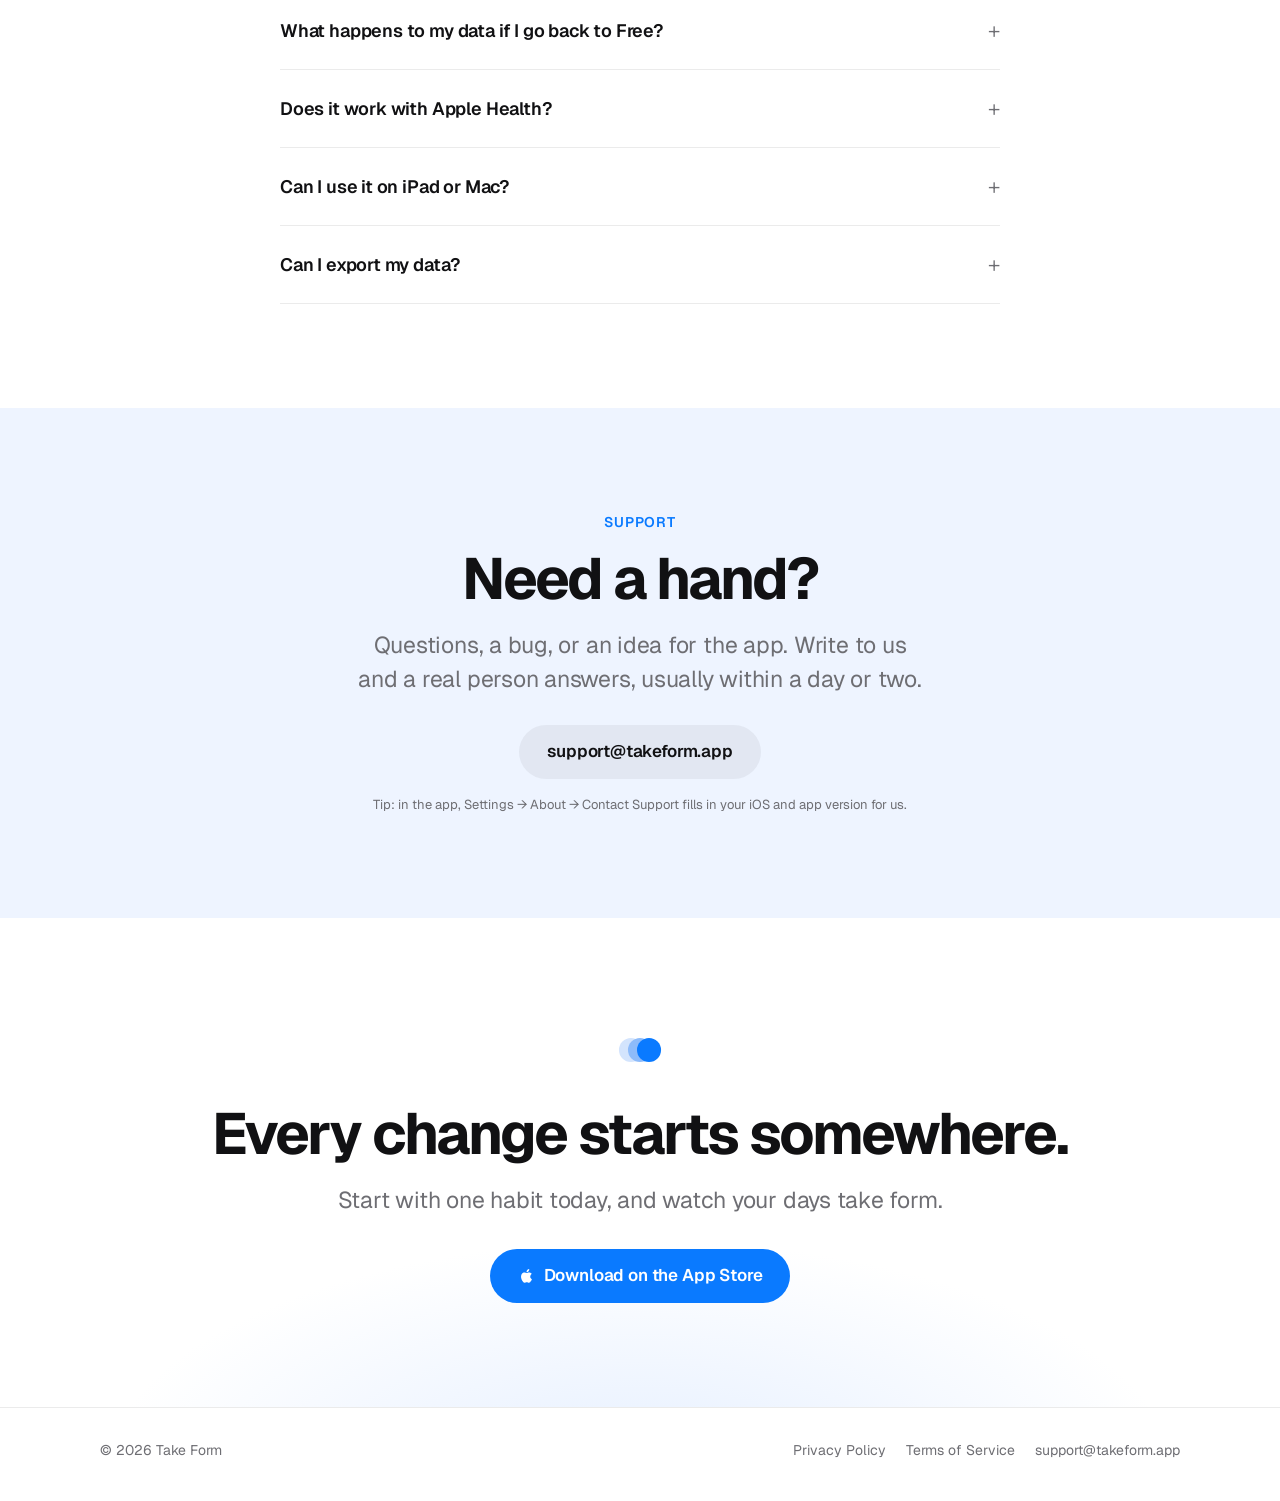
==== commit 719a092e: "Brand accent and tinted bands - System blue on primary buttons, section eyebrows, list and tile   gl" ====
--- a/index.html
+++ b/index.html
@@ -17,7 +17,7 @@
   <link rel="preconnect" href="https://fonts.googleapis.com">
   <link rel="preconnect" href="https://fonts.gstatic.com" crossorigin>
   <link rel="stylesheet" href="https://fonts.googleapis.com/css2?family=Geist:wght@400;500;600;700;800&display=swap">
-  <link rel="stylesheet" href="assets/site.css?v=1792447351">
+  <link rel="stylesheet" href="assets/site.css?v=1792448527">
 </head>
 <body>
 
@@ -465,6 +465,6 @@
     g.innerHTML = html;
   })();
 </script>
-<script src="assets/site.js?v=1792447351"></script>
+<script src="assets/site.js?v=1792448527"></script>
 </body>
 </html>
--- a/assets/site.css
+++ b/assets/site.css
@@ -8,7 +8,8 @@
   --ink-2: #6e6e73;
   --ink-3: #aeaeb2;
   --bg: #ffffff;
-  --bg-2: #fafafa;
+  --bg-2: #EEF4FF;
+  --tint: #E5EFFF;
   --card: #ffffff;
   --fill: rgba(120,120,128,0.10);
   --fill-2: rgba(120,120,128,0.18);
@@ -23,7 +24,7 @@
   :root:not([data-theme="light"]) {
     --disc-1: #154678; --disc-2: #1060B0;
     --ink: #f5f5f7; --ink-2: #a1a1a6; --ink-3: #636366;
-    --bg: #000000; --bg-2: #0a0a0a; --card: #1c1c1e;
+    --bg: #000000; --bg-2: #0A1424; --tint: #0B1A2E; --card: #1c1c1e;
     --fill: rgba(120,120,128,0.24); --fill-2: rgba(120,120,128,0.36);
     --hairline: rgba(255,255,255,0.10);
     --shadow: 0 40px 90px rgba(0,0,0,0.7), 0 2px 6px rgba(0,0,0,0.5);
@@ -32,7 +33,7 @@
 :root[data-theme="dark"] {
   --disc-1: #154678; --disc-2: #1060B0;
   --ink: #f5f5f7; --ink-2: #a1a1a6; --ink-3: #636366;
-  --bg: #000000; --bg-2: #0a0a0a; --card: #1c1c1e;
+  --bg: #000000; --bg-2: #0A1424; --tint: #0B1A2E; --card: #1c1c1e;
   --fill: rgba(120,120,128,0.24); --fill-2: rgba(120,120,128,0.36);
   --hairline: rgba(255,255,255,0.10);
   --shadow: 0 40px 90px rgba(0,0,0,0.7), 0 2px 6px rgba(0,0,0,0.5);
@@ -61,7 +62,7 @@
 .brand:hover { text-decoration: none; }
 .nav-links { display: flex; align-items: center; gap: 4px; }
 .nav-links .link { color: var(--ink); font-size: 15.5px; font-weight: 500; padding: 0 14px; height: 40px; display: inline-flex; align-items: center; border-radius: 999px; }
-.nav-links .link:hover { background: var(--fill); text-decoration: none; }
+.nav-links .link:hover { background: var(--fill); color: var(--blue); text-decoration: none; }
 .nav-right { display: flex; align-items: center; gap: 8px; margin-left: 16px; padding-left: 16px; border-left: 1px solid var(--hairline); }
 .theme-toggle { width: 40px; height: 40px; border-radius: 999px; border: 0; background: transparent; color: var(--ink); display: grid; place-items: center; cursor: pointer; }
 .theme-toggle:hover { background: var(--fill); }
@@ -70,7 +71,7 @@
 @media (prefers-color-scheme: dark) { :root:not([data-theme="light"]) .theme-toggle .sun { display: block; } :root:not([data-theme="light"]) .theme-toggle .moon { display: none; } }
 :root[data-theme="dark"] .theme-toggle .sun { display: block; }
 :root[data-theme="dark"] .theme-toggle .moon { display: none; }
-.nav-links .btn-primary, .nav-links .btn-primary:hover { color: var(--bg); }
+.nav-links .btn-primary, .nav-links .btn-primary:hover { color: #fff; }
 @media (max-width: 720px) { .nav-links { display: none; } .nav-right { margin-left: 0; padding-left: 0; border-left: 0; } .nav .pill { height: 58px; width: min(1120px, 100% - 32px); } }
 
 /* ---------- Buttons: ink on paper ---------- */
@@ -81,8 +82,8 @@
 }
 .btn:hover { text-decoration: none; }
 .btn:active { transform: scale(0.97); }
-.btn-primary { background: var(--ink); color: var(--bg); }
-.btn-primary:hover { opacity: .86; }
+.btn-primary { background: var(--blue); color: #fff; }
+.btn-primary:hover { background: var(--blue-deep); }
 .btn-quiet { background: var(--fill); color: var(--ink); }
 .btn-quiet:hover { background: var(--fill-2); }
 .btn-sm { height: 38px; padding: 0 18px; font-size: 14.5px; }
@@ -91,7 +92,7 @@
 .mark { width: 26px; height: 26px; }
 
 /* ---------- Type ---------- */
-.eyebrow { color: var(--ink-2); font-weight: 500; font-size: 14px; letter-spacing: 0.06em; text-transform: uppercase; margin-bottom: 16px; }
+.eyebrow { color: var(--blue); font-weight: 600; font-size: 14px; letter-spacing: 0.06em; text-transform: uppercase; margin-bottom: 16px; }
 h1 { font-size: clamp(44px, 7.2vw, 82px); line-height: 1.0; font-weight: 700; letter-spacing: -0.04em; }
 h2 { font-size: clamp(34px, 4.8vw, 58px); line-height: 1.04; font-weight: 700; letter-spacing: -0.035em; }
 h3 { font-size: 21px; font-weight: 600; letter-spacing: -0.02em; line-height: 1.25; }
@@ -101,7 +102,8 @@
 /* ---------- Hero ---------- */
 .hero { position: relative; overflow: hidden; padding: 136px 0 0;
   background:
-    radial-gradient(60% 50% at 50% -10%, color-mix(in srgb, var(--ink) 6%, transparent), transparent 70%),
+    radial-gradient(70% 60% at 70% 0%, var(--tint), transparent 70%),
+    radial-gradient(50% 40% at 0% 100%, color-mix(in srgb, var(--tint) 70%, transparent), transparent 70%),
     var(--bg);
 }
 .h1-quiet { color: var(--ink-2); font-weight: 500; }
@@ -195,7 +197,7 @@
 .feature .copy .lead { font-size: 19px; }
 .feature .copy ul { list-style: none; margin-top: 28px; display: grid; gap: 14px; }
 .feature .copy li { display: flex; gap: 12px; align-items: flex-start; font-size: 17px; line-height: 1.45; }
-.feature .copy li svg { width: 19px; height: 19px; flex: none; margin-top: 3px; color: var(--ink); }
+.feature .copy li svg { width: 19px; height: 19px; flex: none; margin-top: 3px; color: var(--blue); }
 .feature .art { display: flex; justify-content: center; }
 .feature .art .phone { width: min(320px, 80vw); }
 @media (max-width: 860px) {
@@ -206,14 +208,16 @@
 }
 
 /* ---------- Divided section (subtle band) ---------- */
-.band { background: linear-gradient(180deg, var(--bg-2), var(--bg)); border-top: 1px solid var(--hairline); }
+.band { background: var(--bg-2); }
+.band .tile { background: var(--card); }
+.band .chip { background: var(--card); }
 
 /* ---------- Grid of quiet tiles ---------- */
 .grid { display: grid; grid-template-columns: repeat(3, 1fr); gap: 14px; }
 .tile { border: 1px solid var(--hairline); border-radius: 24px; padding: 28px; display: flex; flex-direction: column; gap: 8px; min-height: 232px; overflow: hidden; background: var(--bg); }
 .tile h3 { font-size: 20px; }
 .tile p { color: var(--ink-2); font-size: 16px; line-height: 1.5; max-width: 52ch; }
-.tile .glyph { width: 36px; height: 36px; border-radius: 10px; display: grid; place-items: center; color: var(--ink); background: var(--fill); margin-bottom: 10px; }
+.tile .glyph { width: 36px; height: 36px; border-radius: 10px; display: grid; place-items: center; color: var(--blue); background: color-mix(in srgb, var(--blue) 12%, transparent); margin-bottom: 10px; }
 .tile .glyph svg { width: 20px; height: 20px; }
 .tile.wide { grid-column: span 2; }
 .tile .art { margin-top: auto; padding-top: 20px; }
@@ -240,7 +244,7 @@
 .la span { font-size: 13px; color: #a1a1a6; }
 .la .time { margin-left: auto; font-variant-numeric: tabular-nums; font-weight: 600; font-size: 22px; letter-spacing: -0.01em; }
 .stat-card { background: var(--card); border-radius: 16px; padding: 18px 16px; display: grid; gap: 14px; }
-.stat-card .eyebrow { margin: 0; font-size: 12px; text-transform: none; letter-spacing: 0; color: var(--ink-2); font-weight: 500; }
+.stat-card .eyebrow { margin: 0; font-size: 12px; text-transform: none; letter-spacing: 0; color: var(--ink-2) !important; font-weight: 500; }
 .stat-card .lockup { font-size: 30px; font-weight: 700; letter-spacing: -0.02em; line-height: 1; }
 .stat-card .lockup small { font-size: 17px; font-weight: 400; color: var(--ink-2); }
 .stat-card hr { border: 0; border-top: 1px solid var(--hairline); }
@@ -256,7 +260,7 @@
 .plist > div { padding: 28px 24px 28px 0; border-bottom: 1px solid var(--hairline); }
 .plist h3 { font-size: 18px; margin: 16px 0 6px; }
 .plist p { color: var(--ink-2); font-size: 15.5px; line-height: 1.5; }
-.plist svg { width: 24px; height: 24px; color: var(--ink); }
+.plist svg { width: 24px; height: 24px; color: var(--blue); }
 @media (max-width: 860px) { .plist { grid-template-columns: 1fr 1fr; } }
 @media (max-width: 480px) { .plist { grid-template-columns: 1fr; } }
 
@@ -271,8 +275,8 @@
 .faq p { color: var(--ink-2); margin-top: 12px; font-size: 17px; line-height: 1.55; max-width: 60ch; }
 
 /* ---------- Final CTA ---------- */
-.cta-final { text-align: center; position: relative; overflow: hidden; border-top: 1px solid var(--hairline);
-  background: radial-gradient(60% 60% at 50% 110%, color-mix(in srgb, var(--ink) 6%, transparent), transparent 70%), var(--bg); }
+.cta-final { text-align: center; position: relative; overflow: hidden;
+  background: radial-gradient(60% 70% at 50% 115%, var(--tint), transparent 70%), var(--bg); }
 .cta-final .discs { width: 56px; height: 56px; margin: 0 auto 26px; }
 .cta-final .lead { max-width: 44ch; margin: 18px auto 32px; text-wrap: balance; }
 
@@ -281,7 +285,7 @@
 footer .wrap { display: flex; justify-content: space-between; align-items: center; gap: 16px; flex-wrap: wrap; }
 footer nav { display: flex; gap: 20px; flex-wrap: wrap; align-items: center; }
 footer a { color: var(--ink-2); }
-footer a:hover { color: var(--ink); text-decoration: none; }
+footer a:hover { color: var(--blue); text-decoration: none; }
 
 /* ---------- Legal pages ---------- */
 .legal { padding: 128px 0 96px; }
@@ -291,9 +295,9 @@
 .legal p, .legal li { font-size: 17px; color: var(--ink); margin-bottom: 12px; line-height: 1.6; }
 .legal li { margin-bottom: 6px; }
 .legal ul { padding-left: 24px; margin-bottom: 16px; }
-.legal a { text-decoration: underline; text-underline-offset: 2px; }
+.legal a { color: var(--blue); text-decoration: underline; text-underline-offset: 2px; }
 .legal .back { display: inline-flex; align-items: center; gap: 6px; font-size: 15px; font-weight: 500; margin-bottom: 28px; color: var(--ink-2); text-decoration: none; }
-.legal .back:hover { color: var(--ink); }
+.legal .back:hover { color: var(--blue); }
 .legal .footer-note { margin-top: 56px; padding-top: 24px; border-top: 1px solid var(--hairline); font-size: 14px; color: var(--ink-2); }
 
 /* ---------- Reveal ---------- */
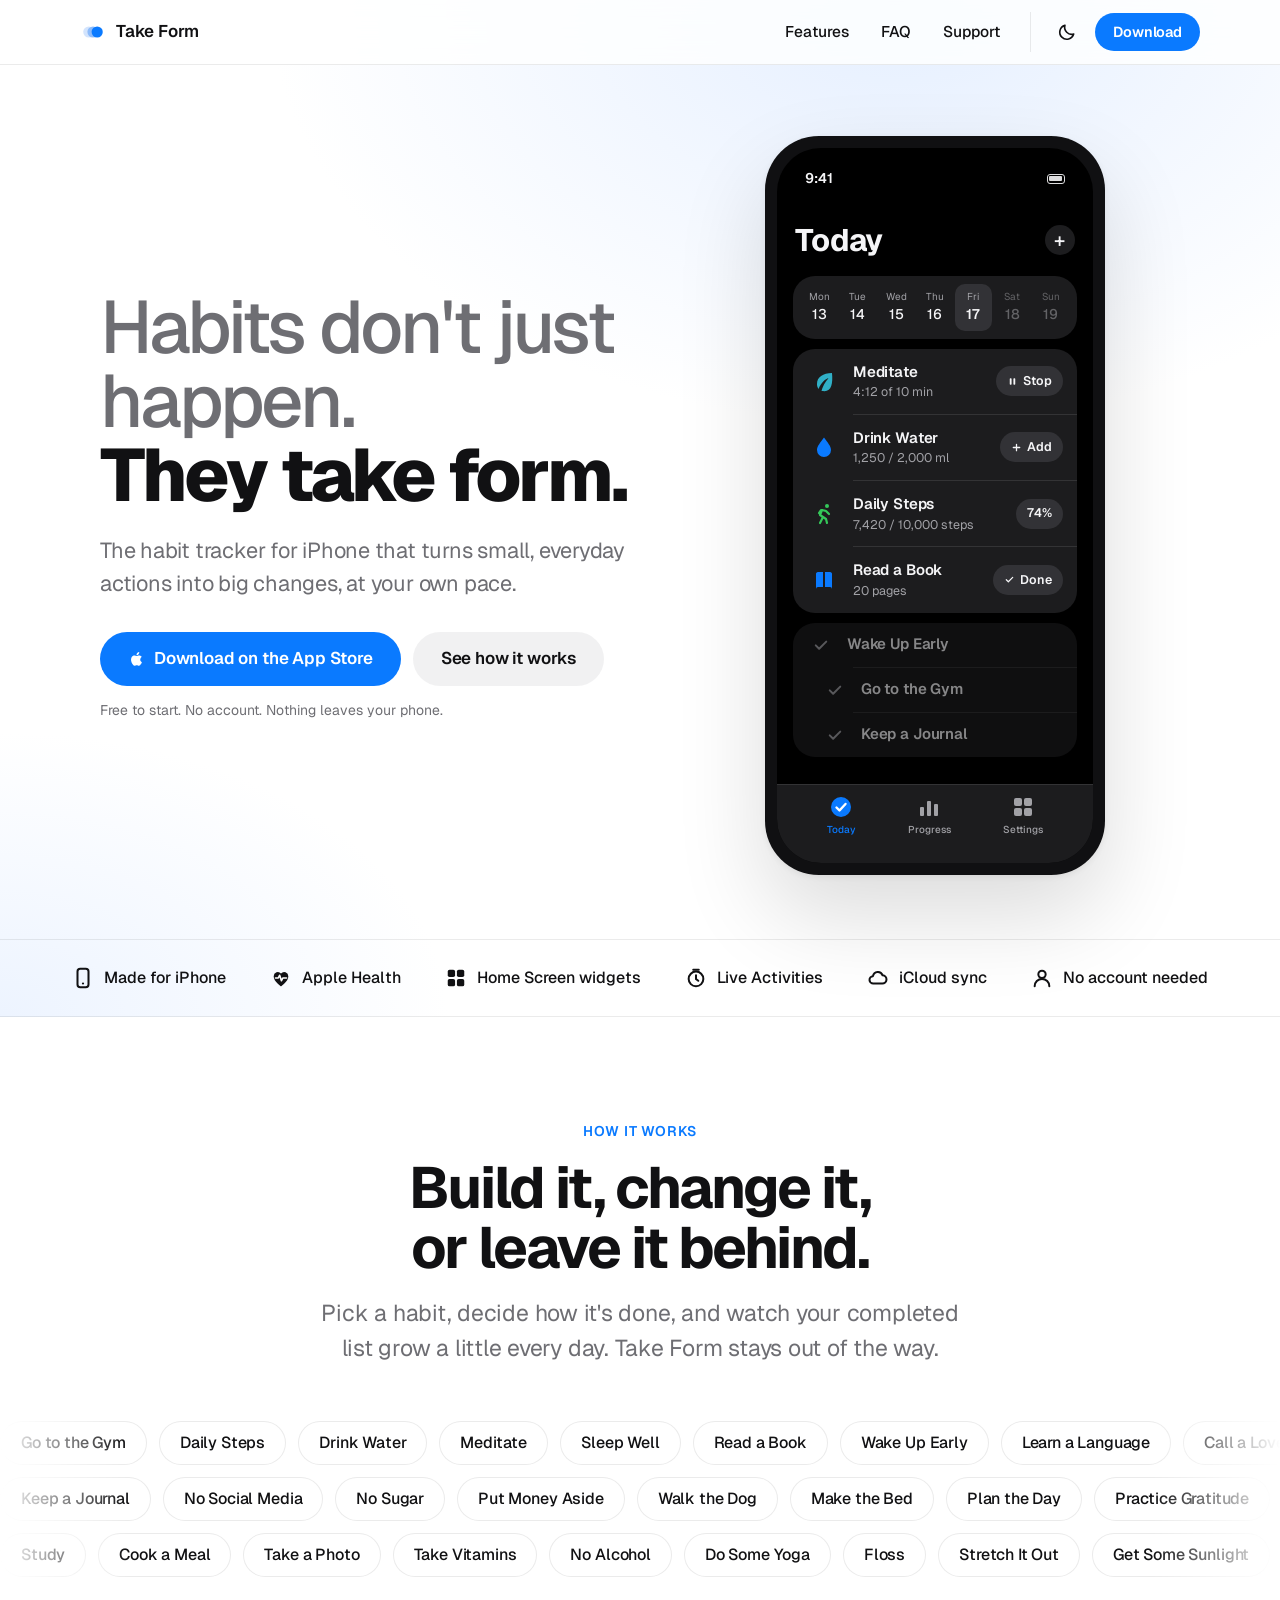
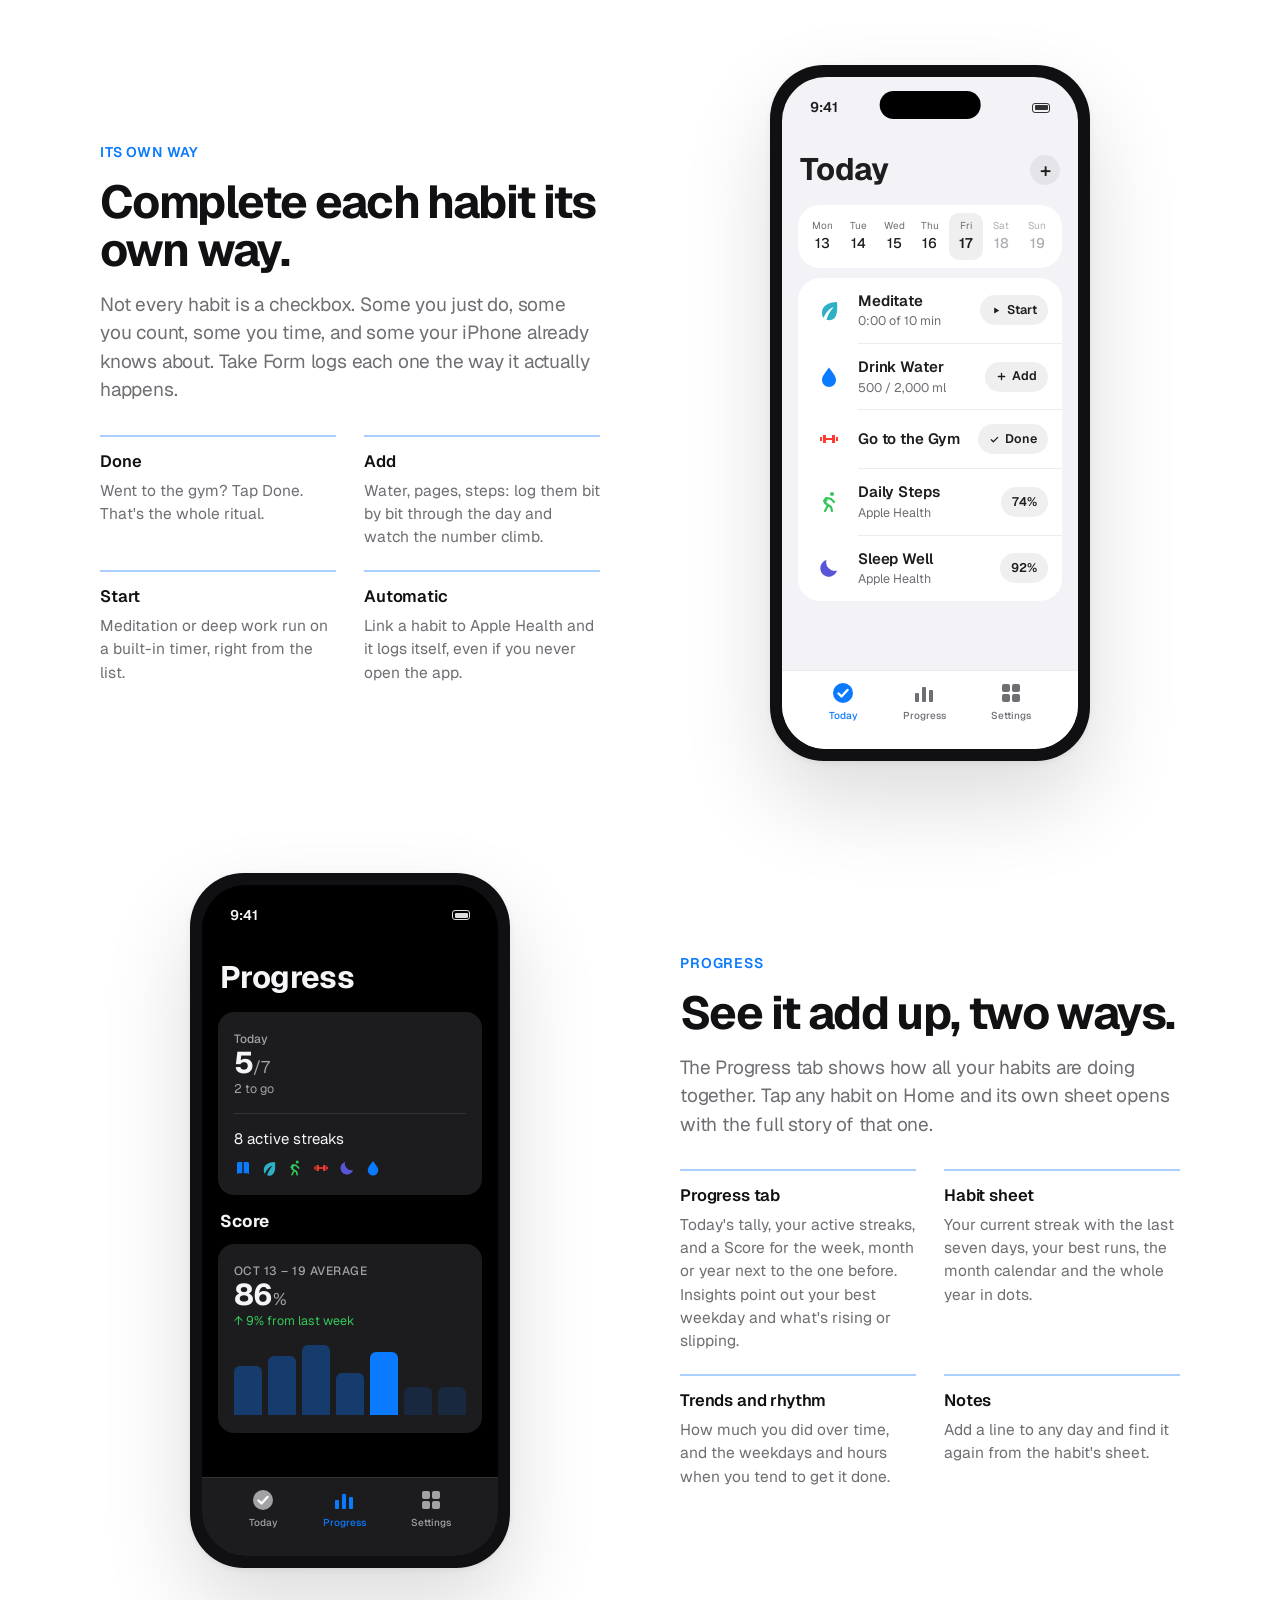
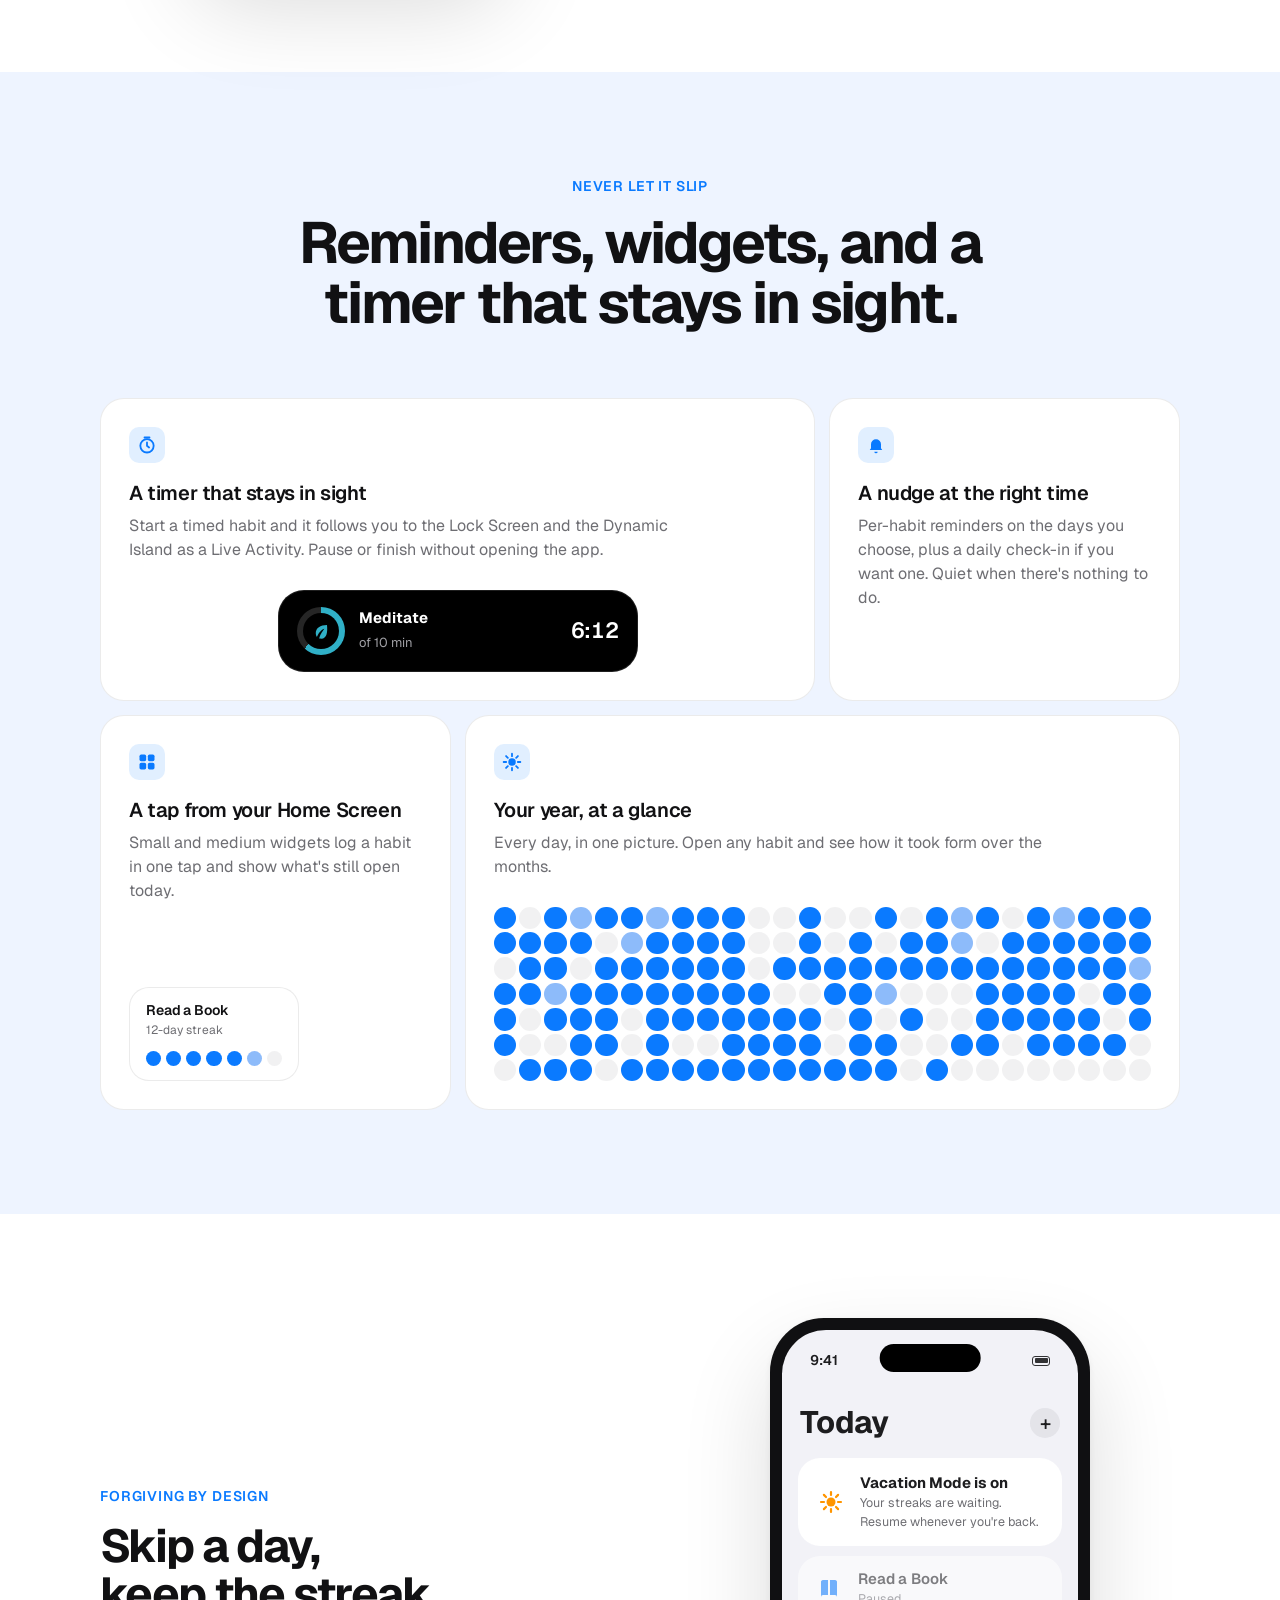
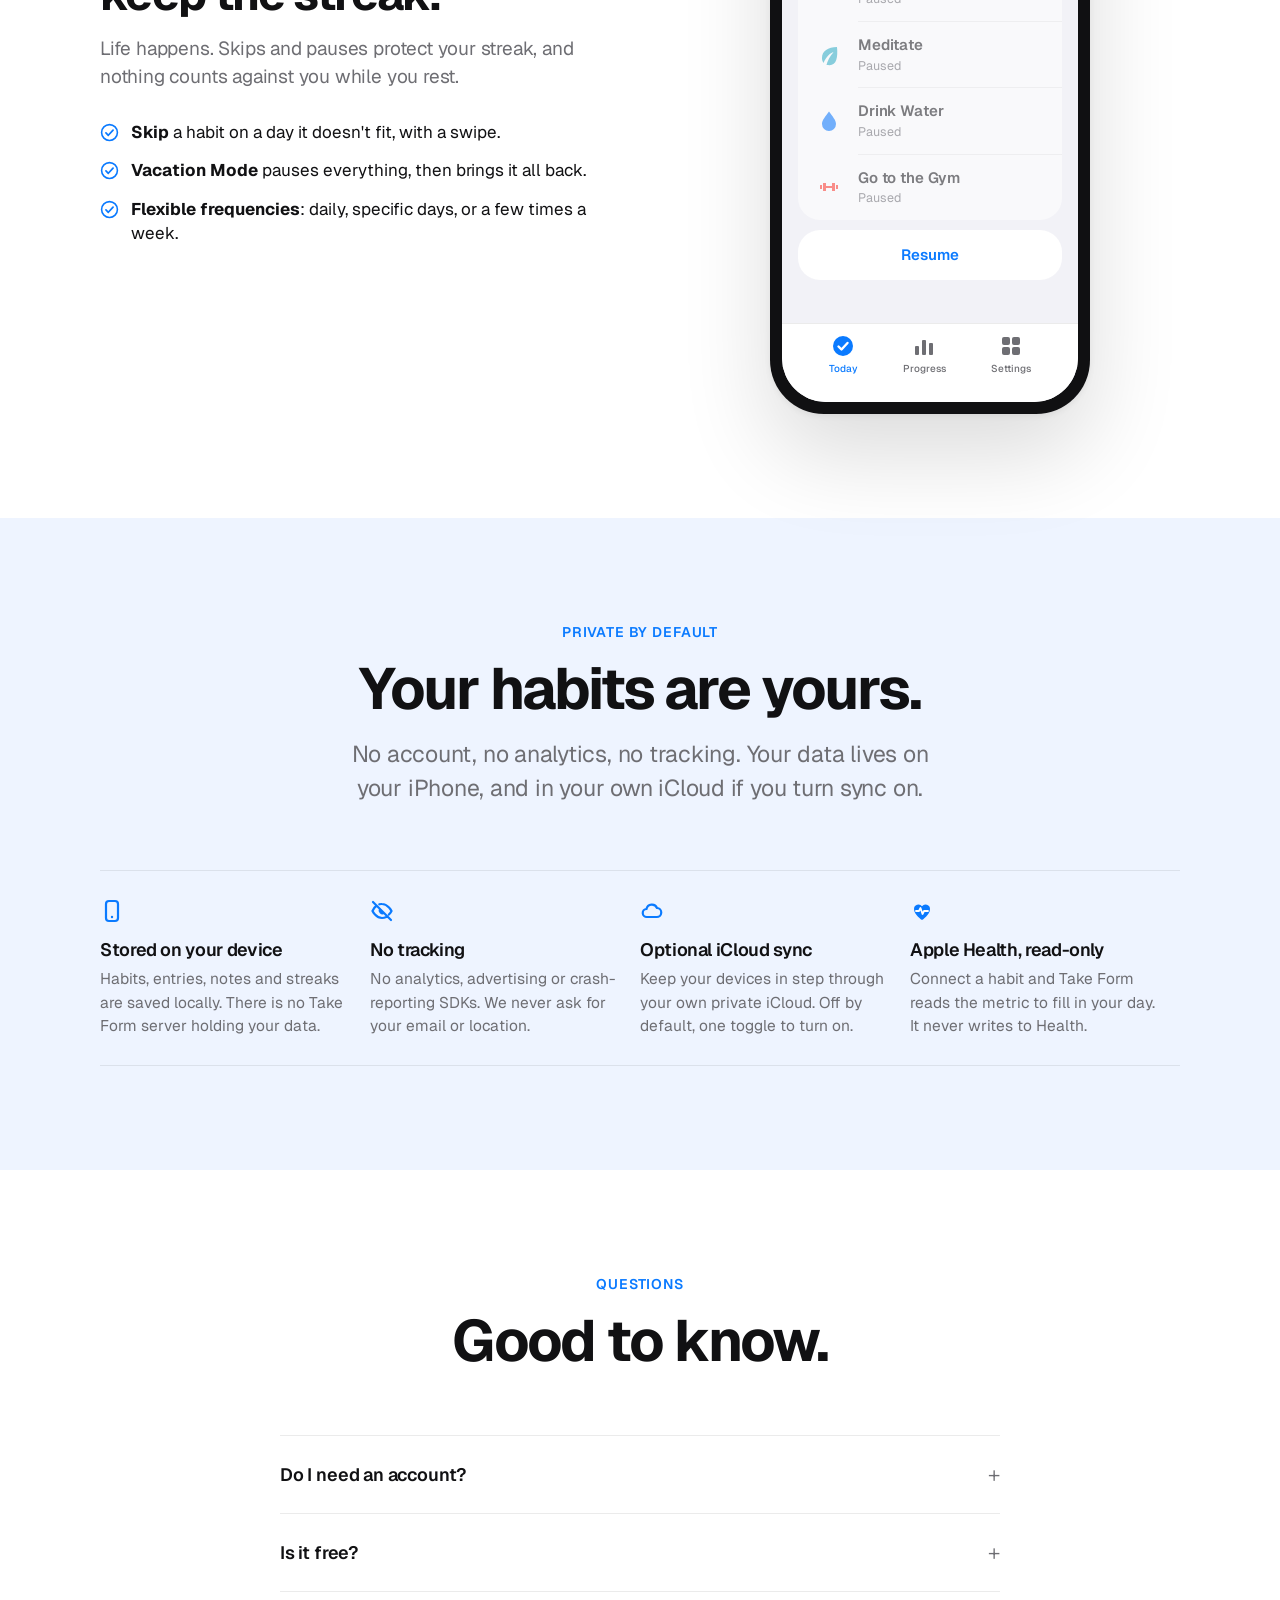
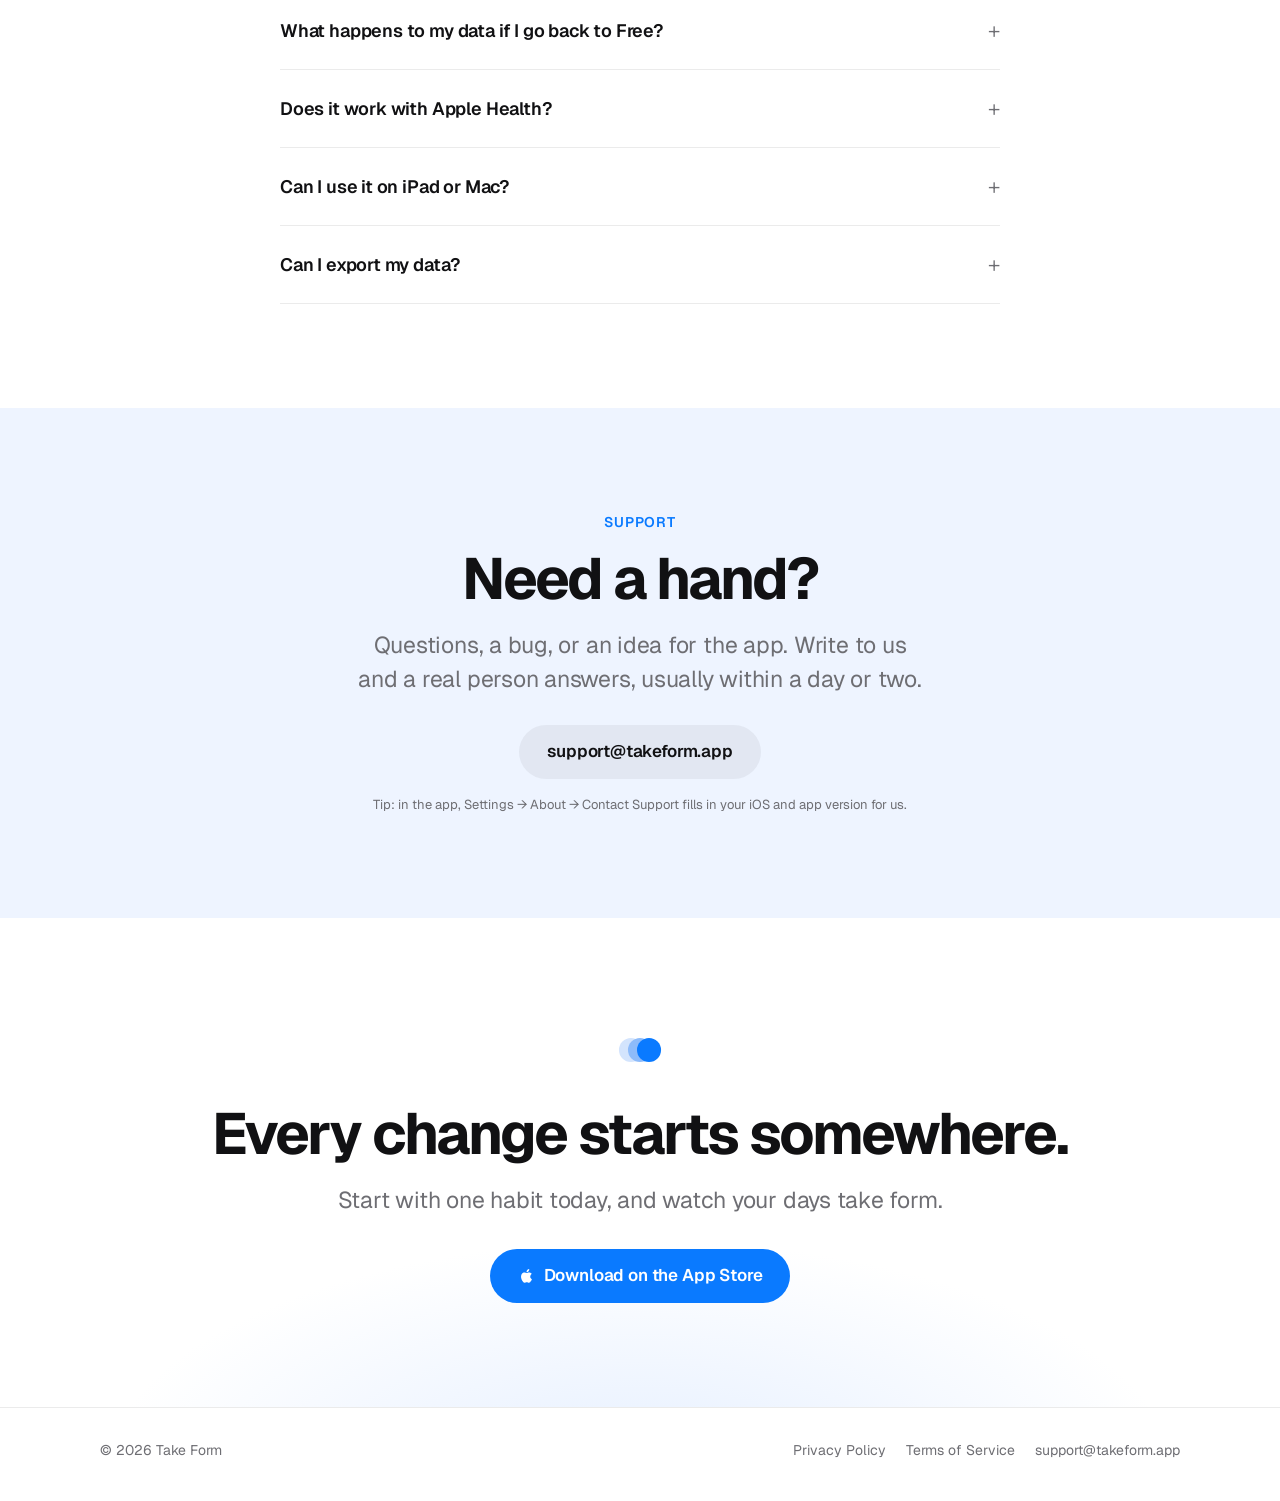
==== commit 0f82fd55: "Rewrite the two feature blocks; points grid instead of bullets - "Its own way": Done / Add / Start /" ====
--- a/index.html
+++ b/index.html
@@ -17,7 +17,7 @@
   <link rel="preconnect" href="https://fonts.googleapis.com">
   <link rel="preconnect" href="https://fonts.gstatic.com" crossorigin>
   <link rel="stylesheet" href="https://fonts.googleapis.com/css2?family=Geist:wght@400;500;600;700;800&display=swap">
-  <link rel="stylesheet" href="assets/site.css?v=1792448527">
+  <link rel="stylesheet" href="assets/site.css?v=1792448788">
 </head>
 <body>
 
@@ -187,13 +187,13 @@
         <div class="copy">
           <p class="eyebrow">Its own way</p>
           <h2>Complete each habit its own way.</h2>
-          <p class="lead">A tap, a timer, a count, or automatically with Apple Health. Every habit gets the kind of check-in that fits it.</p>
-          <ul>
-            <li><svg><use href="#check-sm"/></svg><span><strong>Yes or no</strong> for the things you simply do.</span></li>
-            <li><svg><use href="#check-sm"/></svg><span><strong>Counted</strong> like water, pages or steps, logged in increments.</span></li>
-            <li><svg><use href="#check-sm"/></svg><span><strong>Timed</strong> with a built-in timer you start from the row.</span></li>
-            <li><svg><use href="#check-sm"/></svg><span><strong>From Apple Health</strong>, so your days count even if you forget to open the app.</span></li>
-          </ul>
+          <p class="lead">Not every habit is a checkbox. Some you just do, some you count, some you time, and some your iPhone already knows about. Take Form logs each one the way it actually happens.</p>
+          <div class="points">
+            <div><b>Done</b><p>Went to the gym? Tap Done. That's the whole ritual.</p></div>
+            <div><b>Add</b><p>Water, pages, steps: log them bit by bit through the day and watch the number climb.</p></div>
+            <div><b>Start</b><p>Meditation or deep work run on a built-in timer, right from the list.</p></div>
+            <div><b>Automatic</b><p>Link a habit to Apple Health and it logs itself, even if you never open the app.</p></div>
+          </div>
         </div>
         <div class="art"><div class="phone light" role="img" aria-label="A Today list with a timer, a counted habit and two Apple Health habits">
             <div class="screen">
@@ -240,13 +240,14 @@
       <div class="feature flip reveal" id="progress">
         <div class="copy">
           <p class="eyebrow">Progress</p>
-          <h2>Watch your progress add up.</h2>
-          <p class="lead">Streaks, your month and year at a glance, and advanced stats. One clean Progress tab, no charts you have to decode.</p>
-          <ul>
-            <li><svg><use href="#check-sm"/></svg><span><strong>Score</strong> by week, month or year, with how you compare to last time.</span></li>
-            <li><svg><use href="#check-sm"/></svg><span><strong>Insights</strong> like your best weekday, what's on the rise and what's slipping.</span></li>
-            <li><svg><use href="#check-sm"/></svg><span><strong>Your year in one picture</strong>, every day a dot.</span></li>
-          </ul>
+          <h2>See it add up, two ways.</h2>
+          <p class="lead">The Progress tab shows how all your habits are doing together. Tap any habit on Home and its own sheet opens with the full story of that one.</p>
+          <div class="points">
+            <div><b>Progress tab</b><p>Today's tally, your active streaks, and a Score for the week, month or year next to the one before. Insights point out your best weekday and what's rising or slipping.</p></div>
+            <div><b>Habit sheet</b><p>Your current streak with the last seven days, your best runs, the month calendar and the whole year in dots.</p></div>
+            <div><b>Trends and rhythm</b><p>How much you did over time, and the weekdays and hours when you tend to get it done.</p></div>
+            <div><b>Notes</b><p>Add a line to any day and find it again from the habit's sheet.</p></div>
+          </div>
         </div>
         <div class="art"><div class="phone dark" role="img" aria-label="The Progress tab with a Today 5 of 7 summary, active streaks and a weekly score chart">
             <div class="screen">
@@ -465,6 +466,6 @@
     g.innerHTML = html;
   })();
 </script>
-<script src="assets/site.js?v=1792448527"></script>
+<script src="assets/site.js?v=1792448788"></script>
 </body>
 </html>
--- a/assets/site.css
+++ b/assets/site.css
@@ -196,13 +196,19 @@
 .feature .copy h2 { font-size: clamp(32px, 3.8vw, 46px); margin-bottom: 16px; }
 .feature .copy .lead { font-size: 19px; }
 .feature .copy ul { list-style: none; margin-top: 28px; display: grid; gap: 14px; }
+.points { margin-top: 30px; display: grid; grid-template-columns: 1fr 1fr; gap: 22px 28px; }
+.points > div { border-top: 2px solid color-mix(in srgb, var(--blue) 35%, transparent); padding-top: 12px; }
+.points b { display: block; font-size: 16.5px; font-weight: 600; letter-spacing: -0.01em; margin-bottom: 5px; }
+.points p { color: var(--ink-2); font-size: 15.5px; line-height: 1.5; }
+@media (max-width: 1000px) { .points { gap: 18px 20px; } }
+@media (max-width: 480px) { .points { grid-template-columns: 1fr; } }
 .feature .copy li { display: flex; gap: 12px; align-items: flex-start; font-size: 17px; line-height: 1.45; }
 .feature .copy li svg { width: 19px; height: 19px; flex: none; margin-top: 3px; color: var(--blue); }
 .feature .art { display: flex; justify-content: center; }
 .feature .art .phone { width: min(320px, 80vw); }
 @media (max-width: 860px) {
   .feature { grid-template-columns: 1fr; gap: 44px; text-align: center; }
-  .feature .copy ul { text-align: left; max-width: 440px; margin-inline: auto; }
+  .feature .copy ul, .feature .copy .points { text-align: left; max-width: 520px; margin-inline: auto; }
   .feature.flip .copy { order: 0; }
   .feature + .feature { margin-top: 88px; }
 }
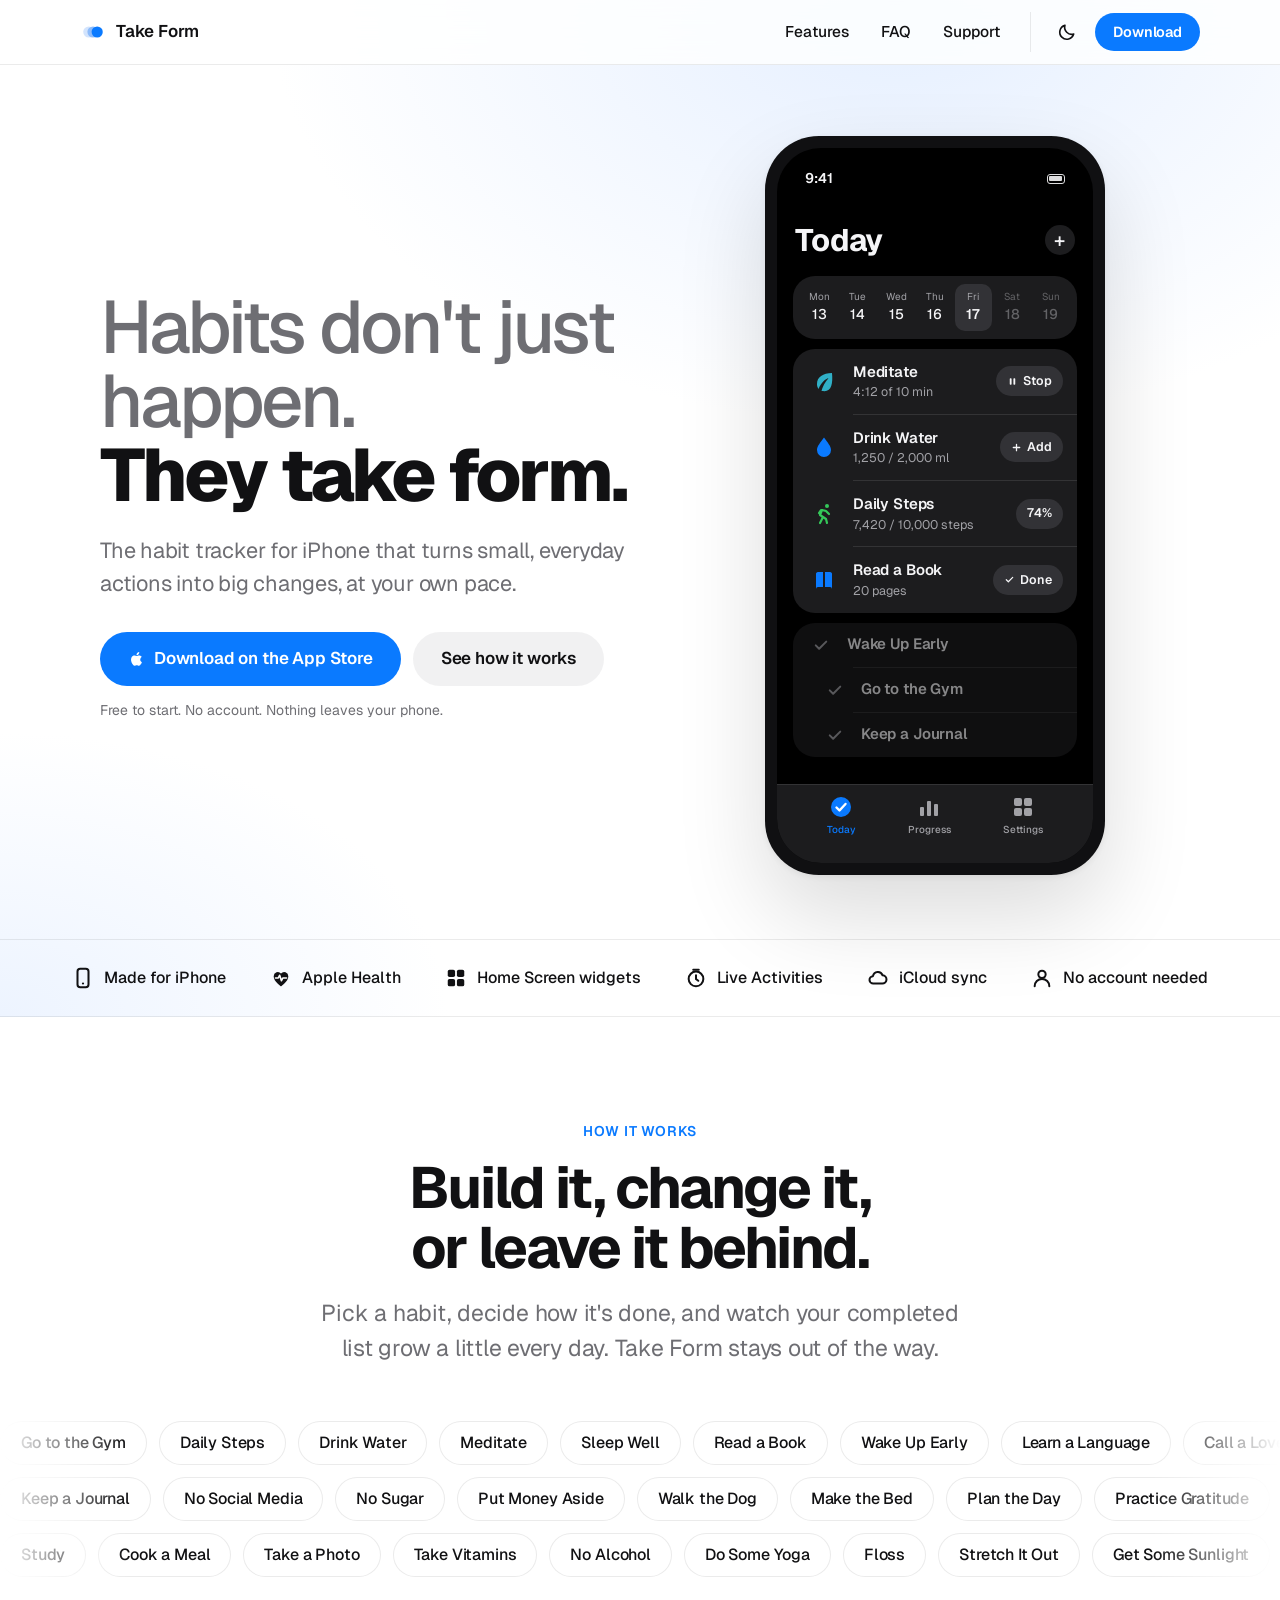
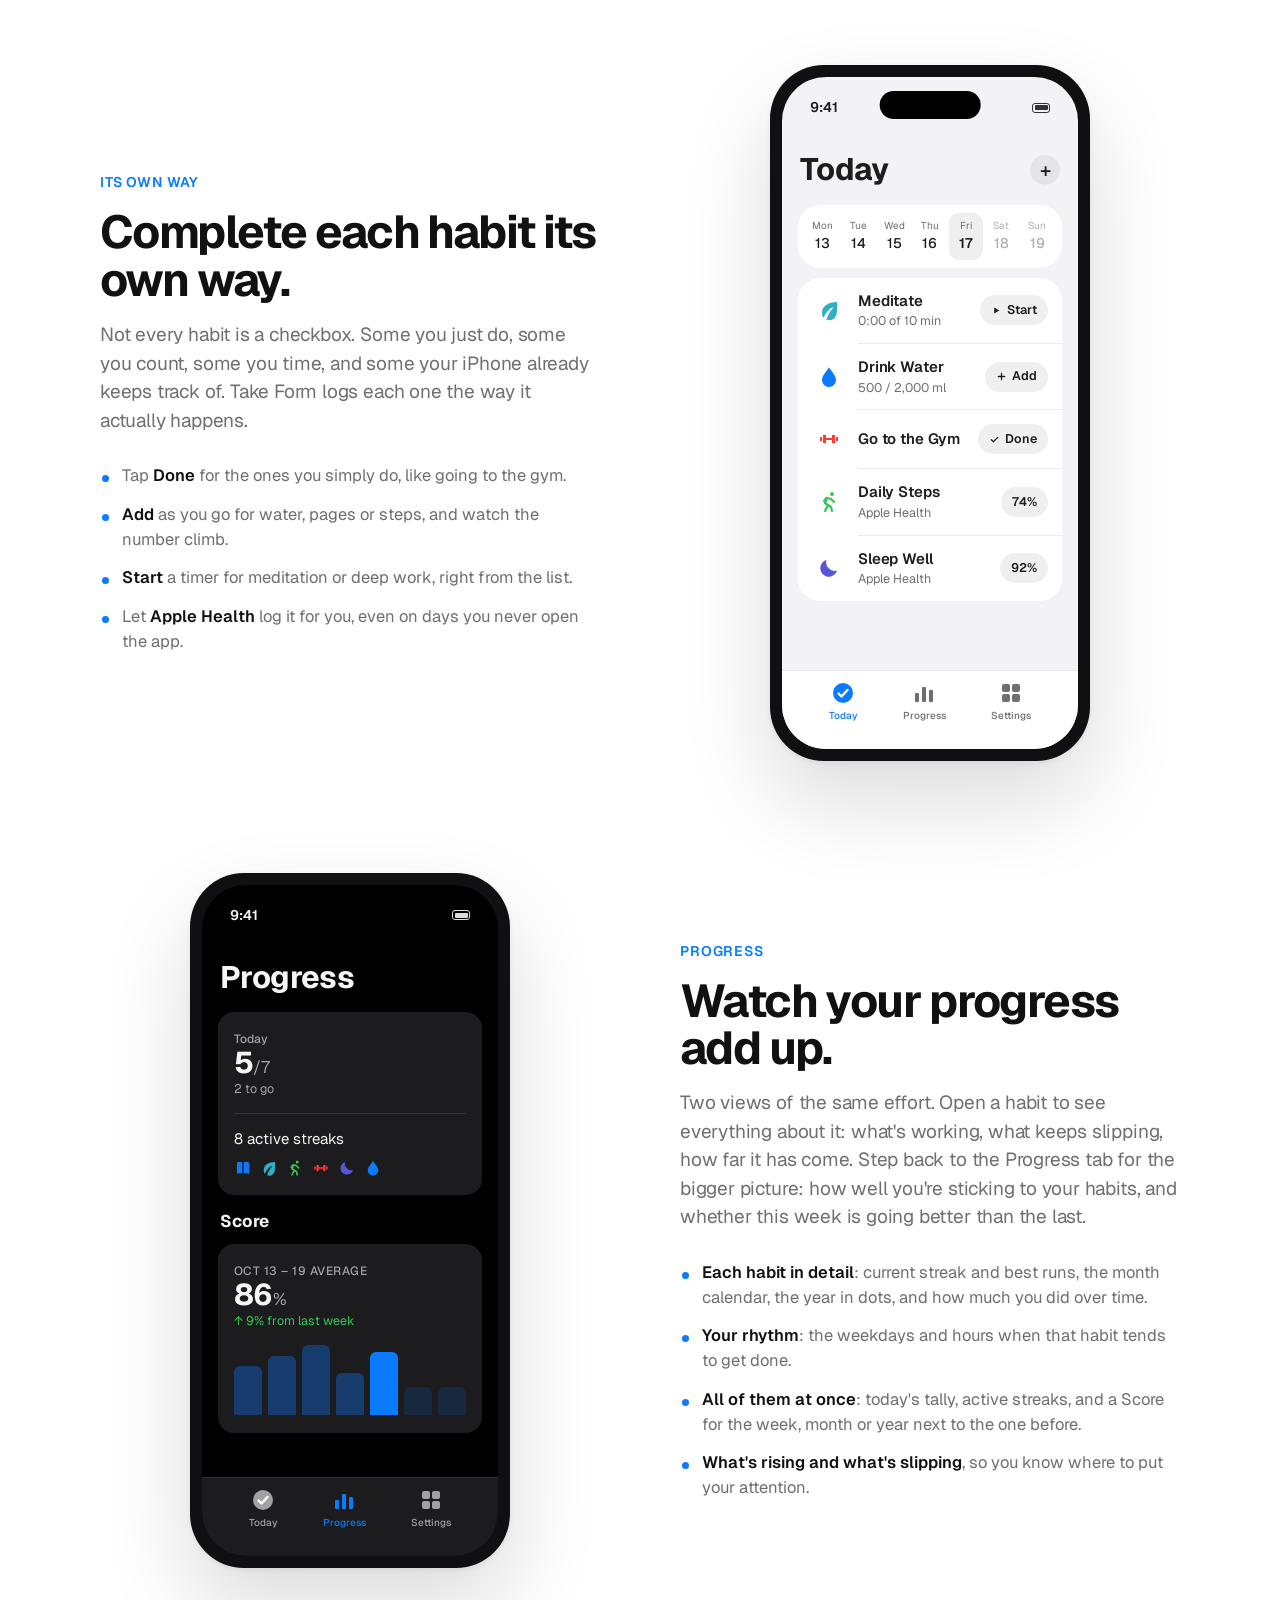
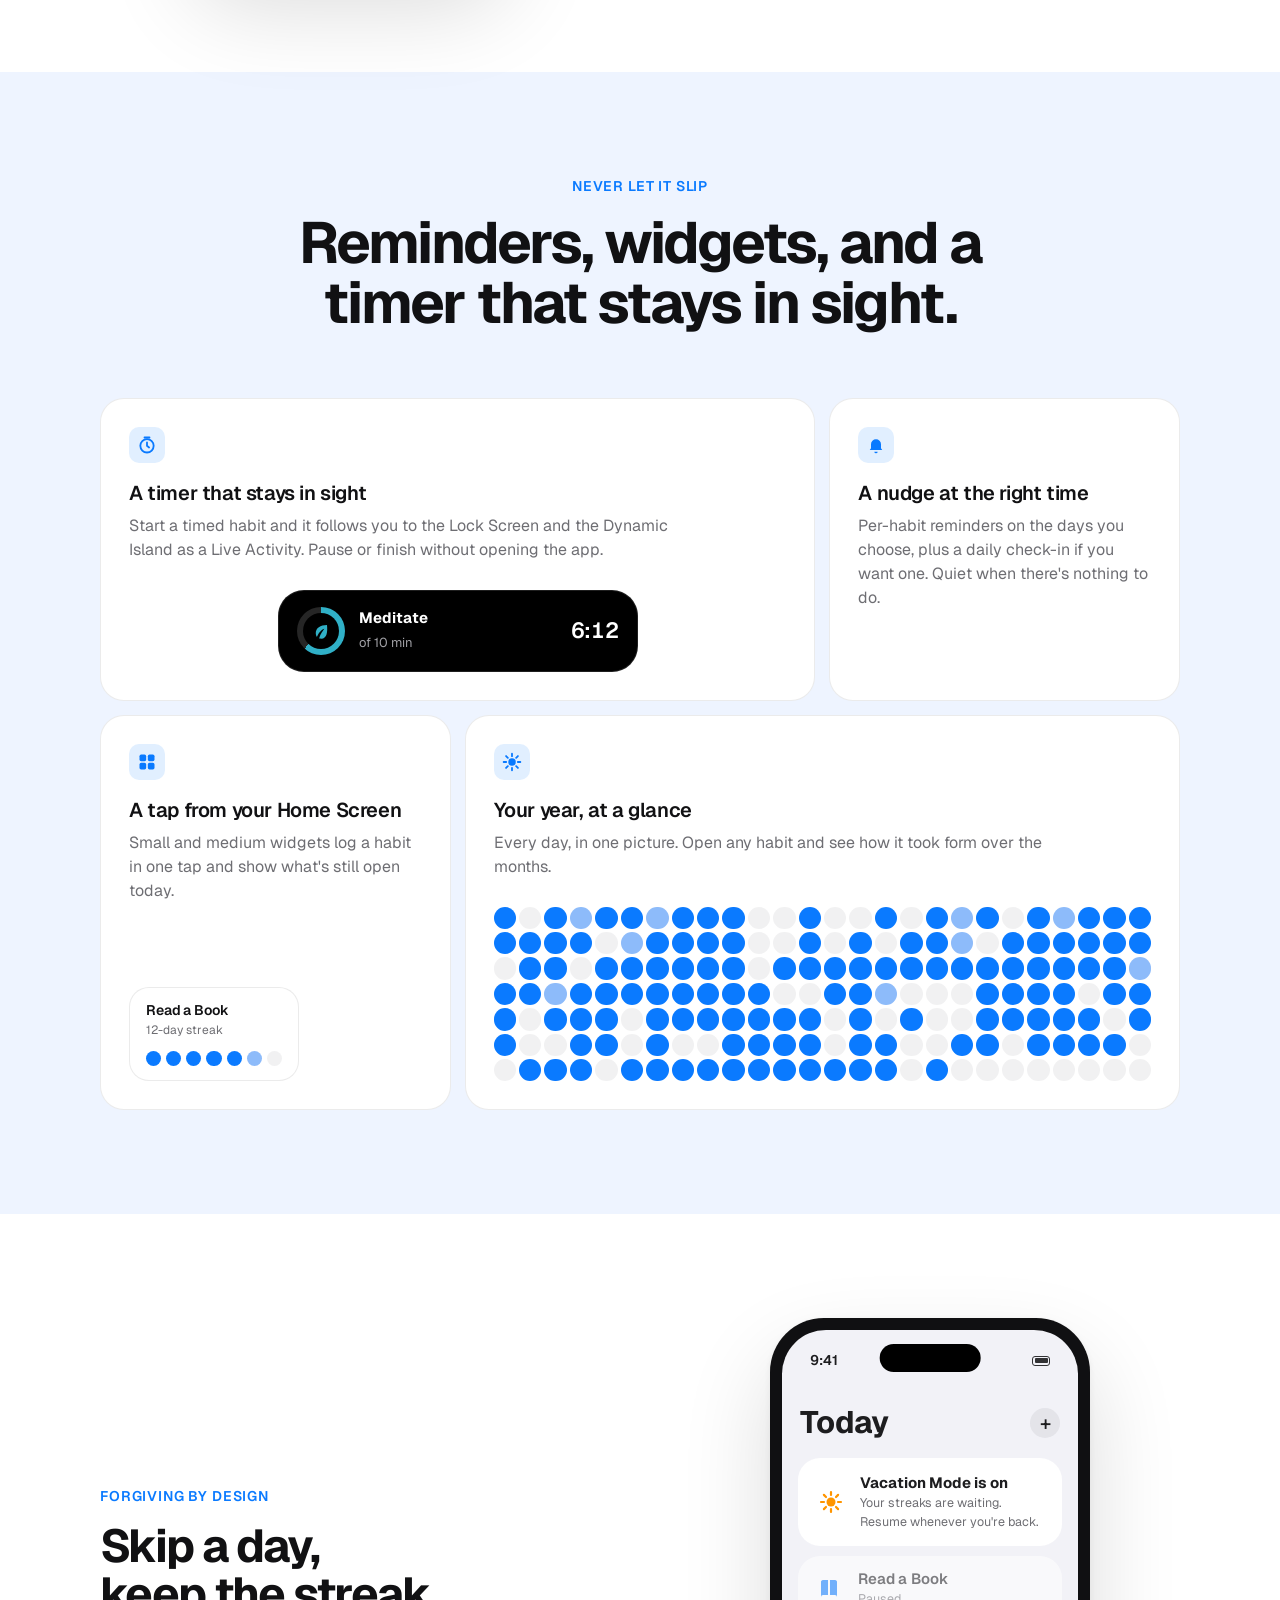
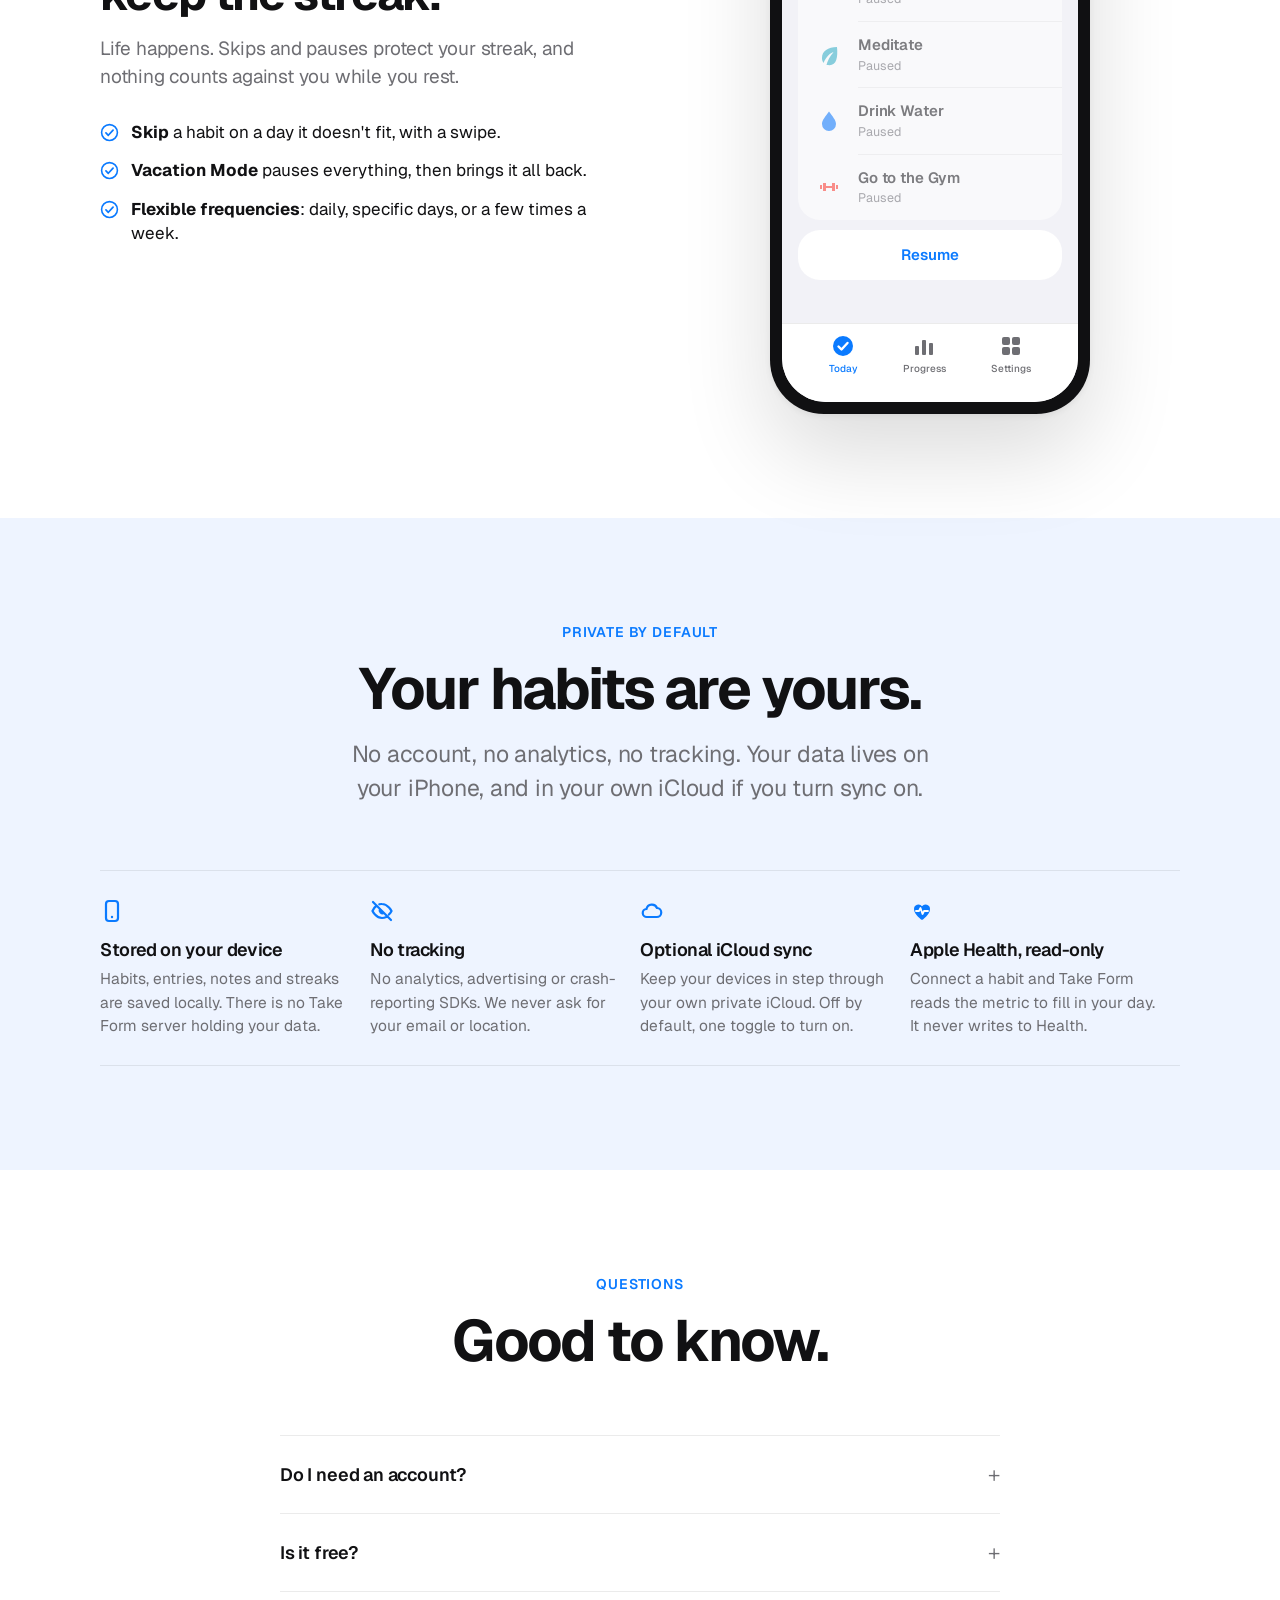
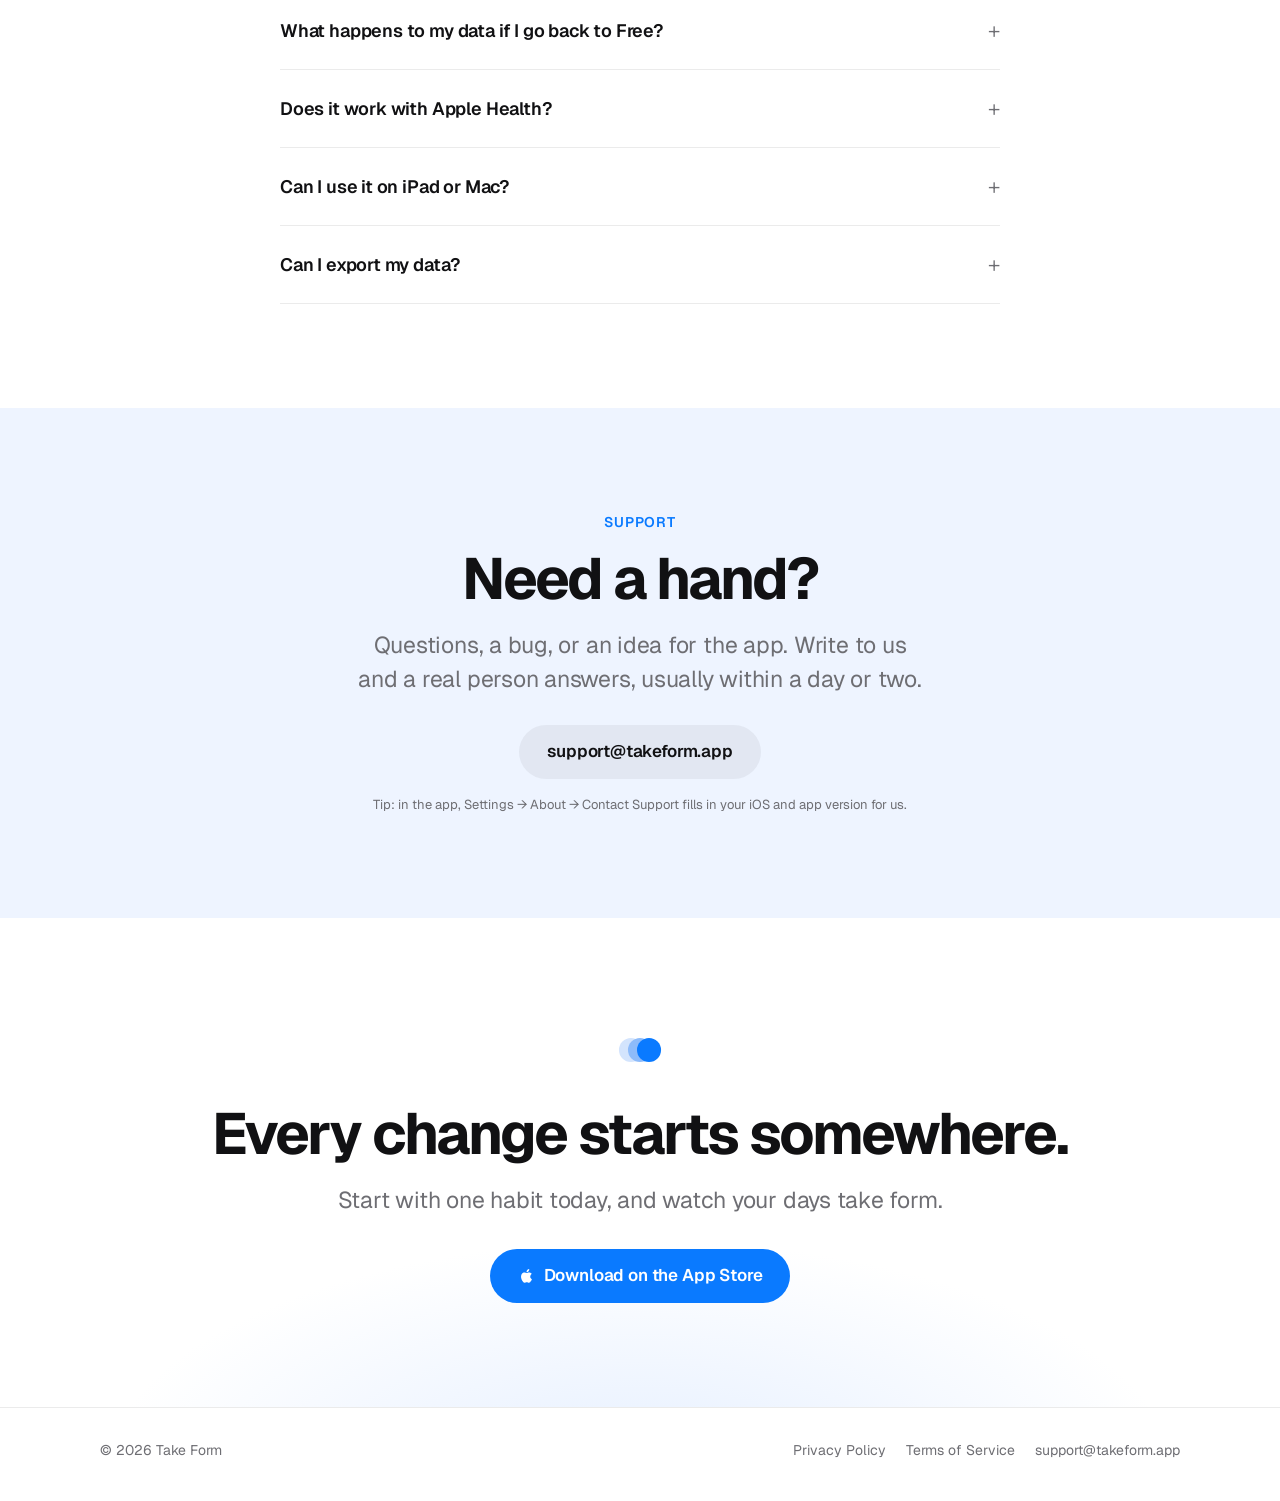
==== commit bd20595f: "Feature copy: original titles, plain dot bullets, two views of progress Co-Authored-By: Claude Fable" ====
--- a/index.html
+++ b/index.html
@@ -17,7 +17,7 @@
   <link rel="preconnect" href="https://fonts.googleapis.com">
   <link rel="preconnect" href="https://fonts.gstatic.com" crossorigin>
   <link rel="stylesheet" href="https://fonts.googleapis.com/css2?family=Geist:wght@400;500;600;700;800&display=swap">
-  <link rel="stylesheet" href="assets/site.css?v=1792448788">
+  <link rel="stylesheet" href="assets/site.css?v=1792449239">
 </head>
 <body>
 
@@ -187,13 +187,13 @@
         <div class="copy">
           <p class="eyebrow">Its own way</p>
           <h2>Complete each habit its own way.</h2>
-          <p class="lead">Not every habit is a checkbox. Some you just do, some you count, some you time, and some your iPhone already knows about. Take Form logs each one the way it actually happens.</p>
-          <div class="points">
-            <div><b>Done</b><p>Went to the gym? Tap Done. That's the whole ritual.</p></div>
-            <div><b>Add</b><p>Water, pages, steps: log them bit by bit through the day and watch the number climb.</p></div>
-            <div><b>Start</b><p>Meditation or deep work run on a built-in timer, right from the list.</p></div>
-            <div><b>Automatic</b><p>Link a habit to Apple Health and it logs itself, even if you never open the app.</p></div>
-          </div>
+          <p class="lead">Not every habit is a checkbox. Some you just do, some you count, some you time, and some your iPhone already keeps track of. Take Form logs each one the way it actually happens.</p>
+          <ul class="dots-list">
+            <li>Tap <strong>Done</strong> for the ones you simply do, like going to the gym.</li>
+            <li><strong>Add</strong> as you go for water, pages or steps, and watch the number climb.</li>
+            <li><strong>Start</strong> a timer for meditation or deep work, right from the list.</li>
+            <li>Let <strong>Apple Health</strong> log it for you, even on days you never open the app.</li>
+          </ul>
         </div>
         <div class="art"><div class="phone light" role="img" aria-label="A Today list with a timer, a counted habit and two Apple Health habits">
             <div class="screen">
@@ -240,14 +240,14 @@
       <div class="feature flip reveal" id="progress">
         <div class="copy">
           <p class="eyebrow">Progress</p>
-          <h2>See it add up, two ways.</h2>
-          <p class="lead">The Progress tab shows how all your habits are doing together. Tap any habit on Home and its own sheet opens with the full story of that one.</p>
-          <div class="points">
-            <div><b>Progress tab</b><p>Today's tally, your active streaks, and a Score for the week, month or year next to the one before. Insights point out your best weekday and what's rising or slipping.</p></div>
-            <div><b>Habit sheet</b><p>Your current streak with the last seven days, your best runs, the month calendar and the whole year in dots.</p></div>
-            <div><b>Trends and rhythm</b><p>How much you did over time, and the weekdays and hours when you tend to get it done.</p></div>
-            <div><b>Notes</b><p>Add a line to any day and find it again from the habit's sheet.</p></div>
-          </div>
+          <h2>Watch your progress add up.</h2>
+          <p class="lead">Two views of the same effort. Open a habit to see everything about it: what's working, what keeps slipping, how far it has come. Step back to the Progress tab for the bigger picture: how well you're sticking to your habits, and whether this week is going better than the last.</p>
+          <ul class="dots-list">
+            <li><strong>Each habit in detail</strong>: current streak and best runs, the month calendar, the year in dots, and how much you did over time.</li>
+            <li><strong>Your rhythm</strong>: the weekdays and hours when that habit tends to get done.</li>
+            <li><strong>All of them at once</strong>: today's tally, active streaks, and a Score for the week, month or year next to the one before.</li>
+            <li><strong>What's rising and what's slipping</strong>, so you know where to put your attention.</li>
+          </ul>
         </div>
         <div class="art"><div class="phone dark" role="img" aria-label="The Progress tab with a Today 5 of 7 summary, active streaks and a weekly score chart">
             <div class="screen">
@@ -466,6 +466,6 @@
     g.innerHTML = html;
   })();
 </script>
-<script src="assets/site.js?v=1792448788"></script>
+<script src="assets/site.js?v=1792449239"></script>
 </body>
 </html>
--- a/assets/site.css
+++ b/assets/site.css
@@ -196,19 +196,17 @@
 .feature .copy h2 { font-size: clamp(32px, 3.8vw, 46px); margin-bottom: 16px; }
 .feature .copy .lead { font-size: 19px; }
 .feature .copy ul { list-style: none; margin-top: 28px; display: grid; gap: 14px; }
-.points { margin-top: 30px; display: grid; grid-template-columns: 1fr 1fr; gap: 22px 28px; }
-.points > div { border-top: 2px solid color-mix(in srgb, var(--blue) 35%, transparent); padding-top: 12px; }
-.points b { display: block; font-size: 16.5px; font-weight: 600; letter-spacing: -0.01em; margin-bottom: 5px; }
-.points p { color: var(--ink-2); font-size: 15.5px; line-height: 1.5; }
-@media (max-width: 1000px) { .points { gap: 18px 20px; } }
-@media (max-width: 480px) { .points { grid-template-columns: 1fr; } }
+.dots-list { list-style: none; margin-top: 26px; display: grid; gap: 12px; }
+.feature .copy .dots-list li, .dots-list li { display: block; position: relative; padding-left: 22px; font-size: 16.5px; line-height: 1.5; color: var(--ink-2); }
+.feature .copy .dots-list li strong, .dots-list li strong { color: var(--ink); font-weight: 600; }
+.feature .copy .dots-list li::before, .dots-list li::before { content: ""; position: absolute; left: 2px; top: 0.72em; width: 7px; height: 7px; border-radius: 50%; background: var(--blue); }
 .feature .copy li { display: flex; gap: 12px; align-items: flex-start; font-size: 17px; line-height: 1.45; }
 .feature .copy li svg { width: 19px; height: 19px; flex: none; margin-top: 3px; color: var(--blue); }
 .feature .art { display: flex; justify-content: center; }
 .feature .art .phone { width: min(320px, 80vw); }
 @media (max-width: 860px) {
   .feature { grid-template-columns: 1fr; gap: 44px; text-align: center; }
-  .feature .copy ul, .feature .copy .points { text-align: left; max-width: 520px; margin-inline: auto; }
+  .feature .copy ul { text-align: left; max-width: 520px; margin-inline: auto; }
   .feature.flip .copy { order: 0; }
   .feature + .feature { margin-top: 88px; }
 }
